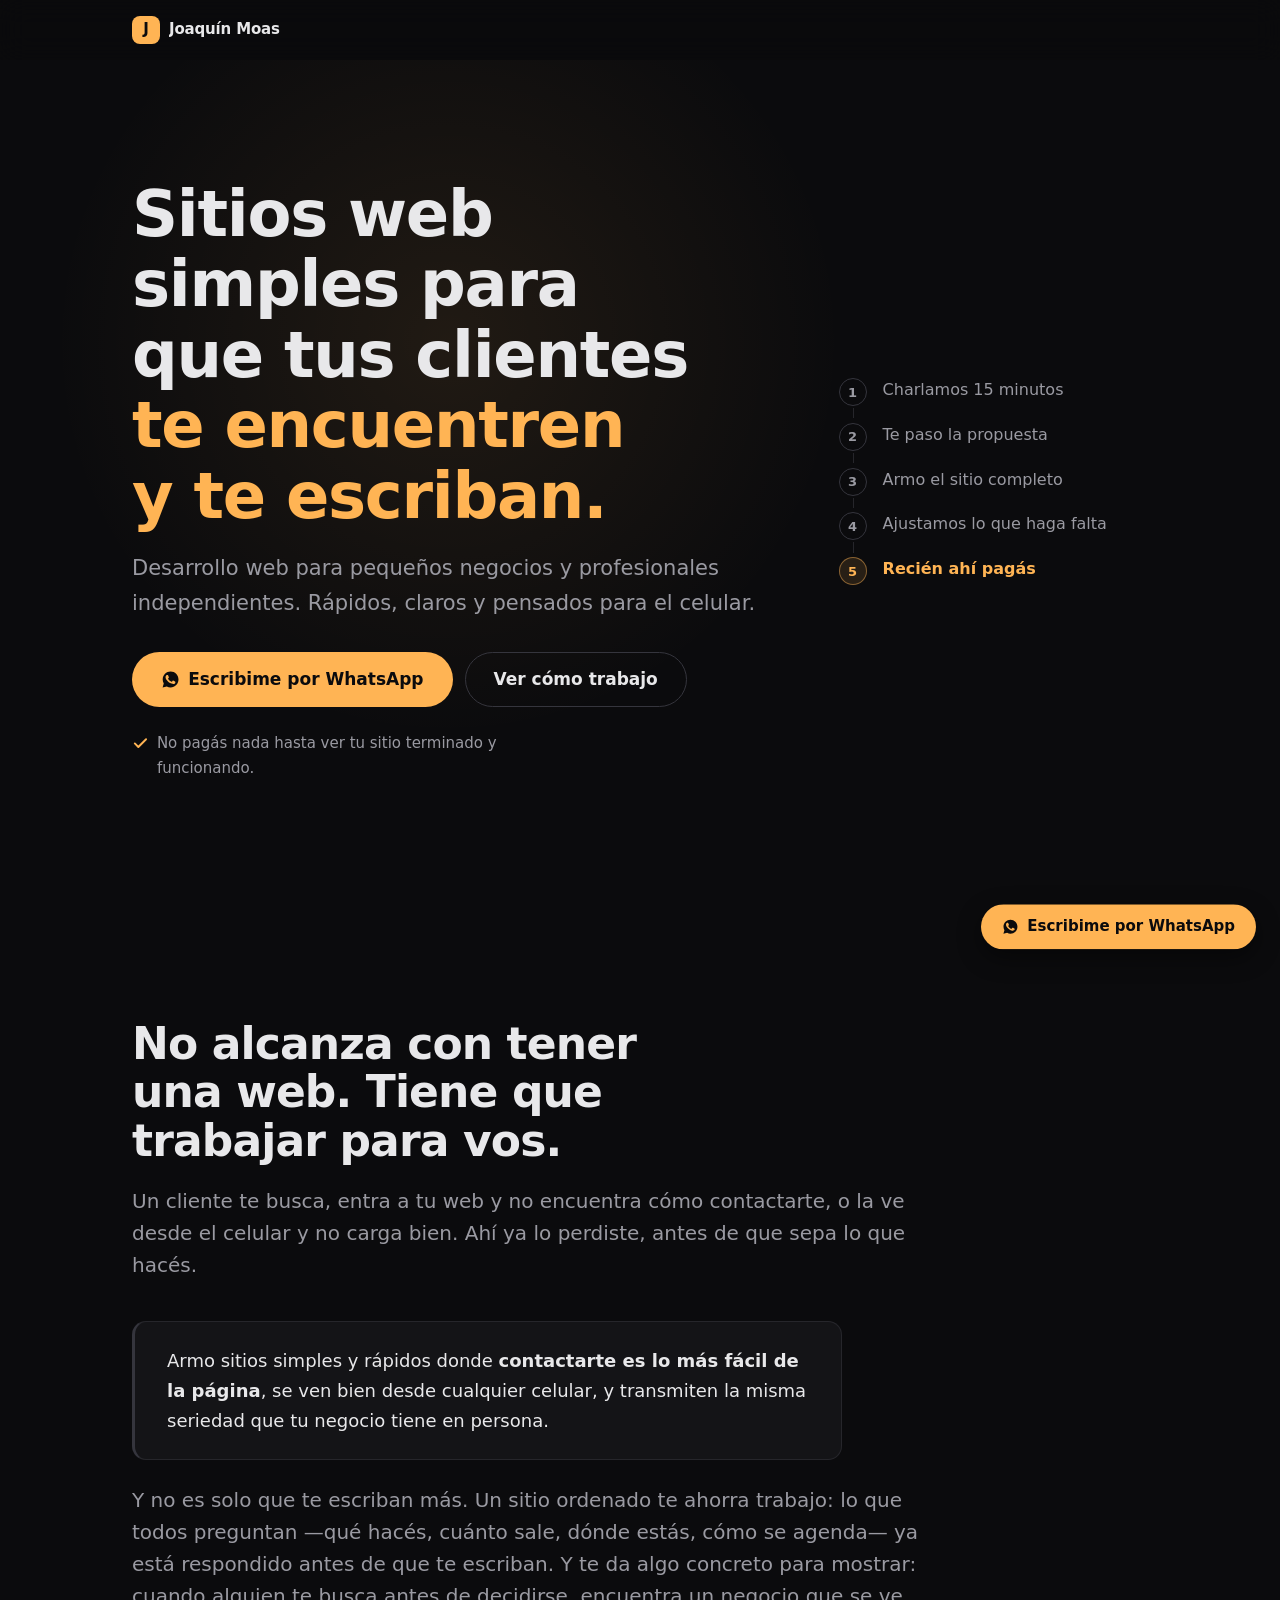
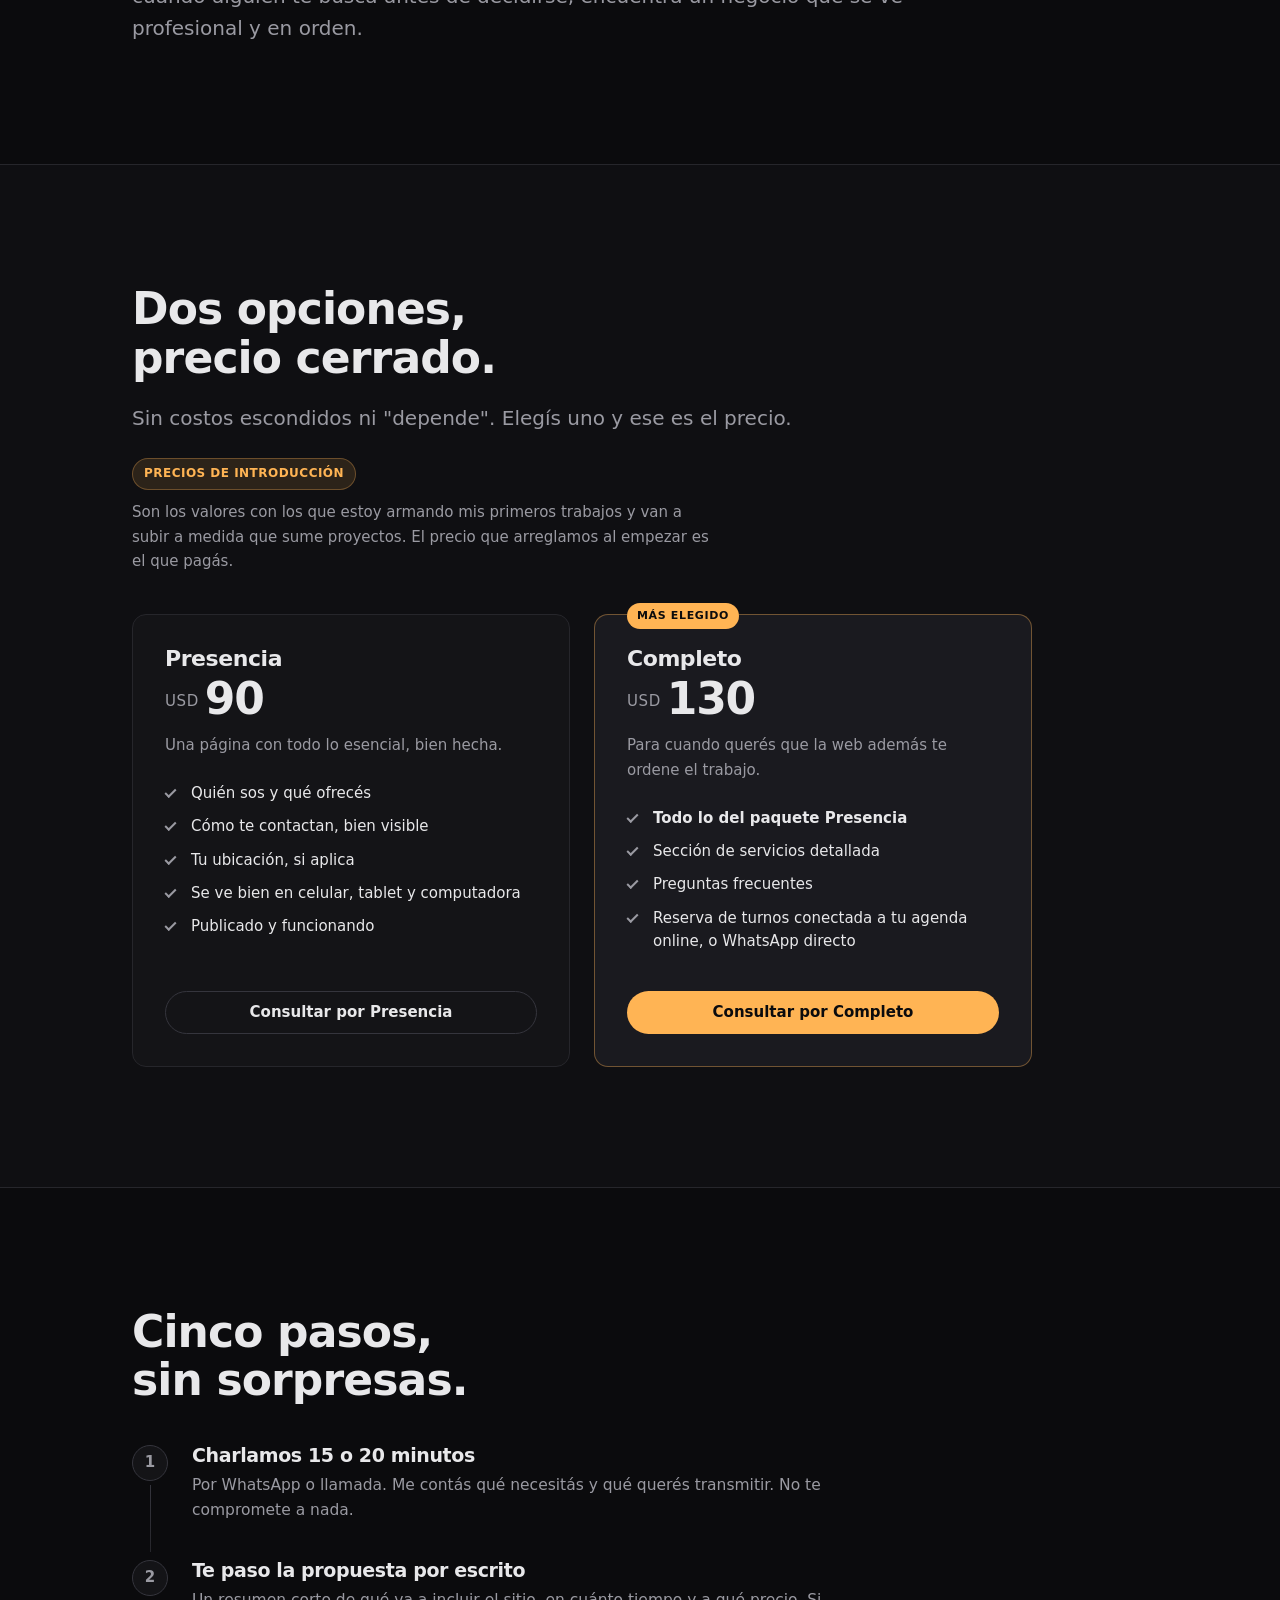
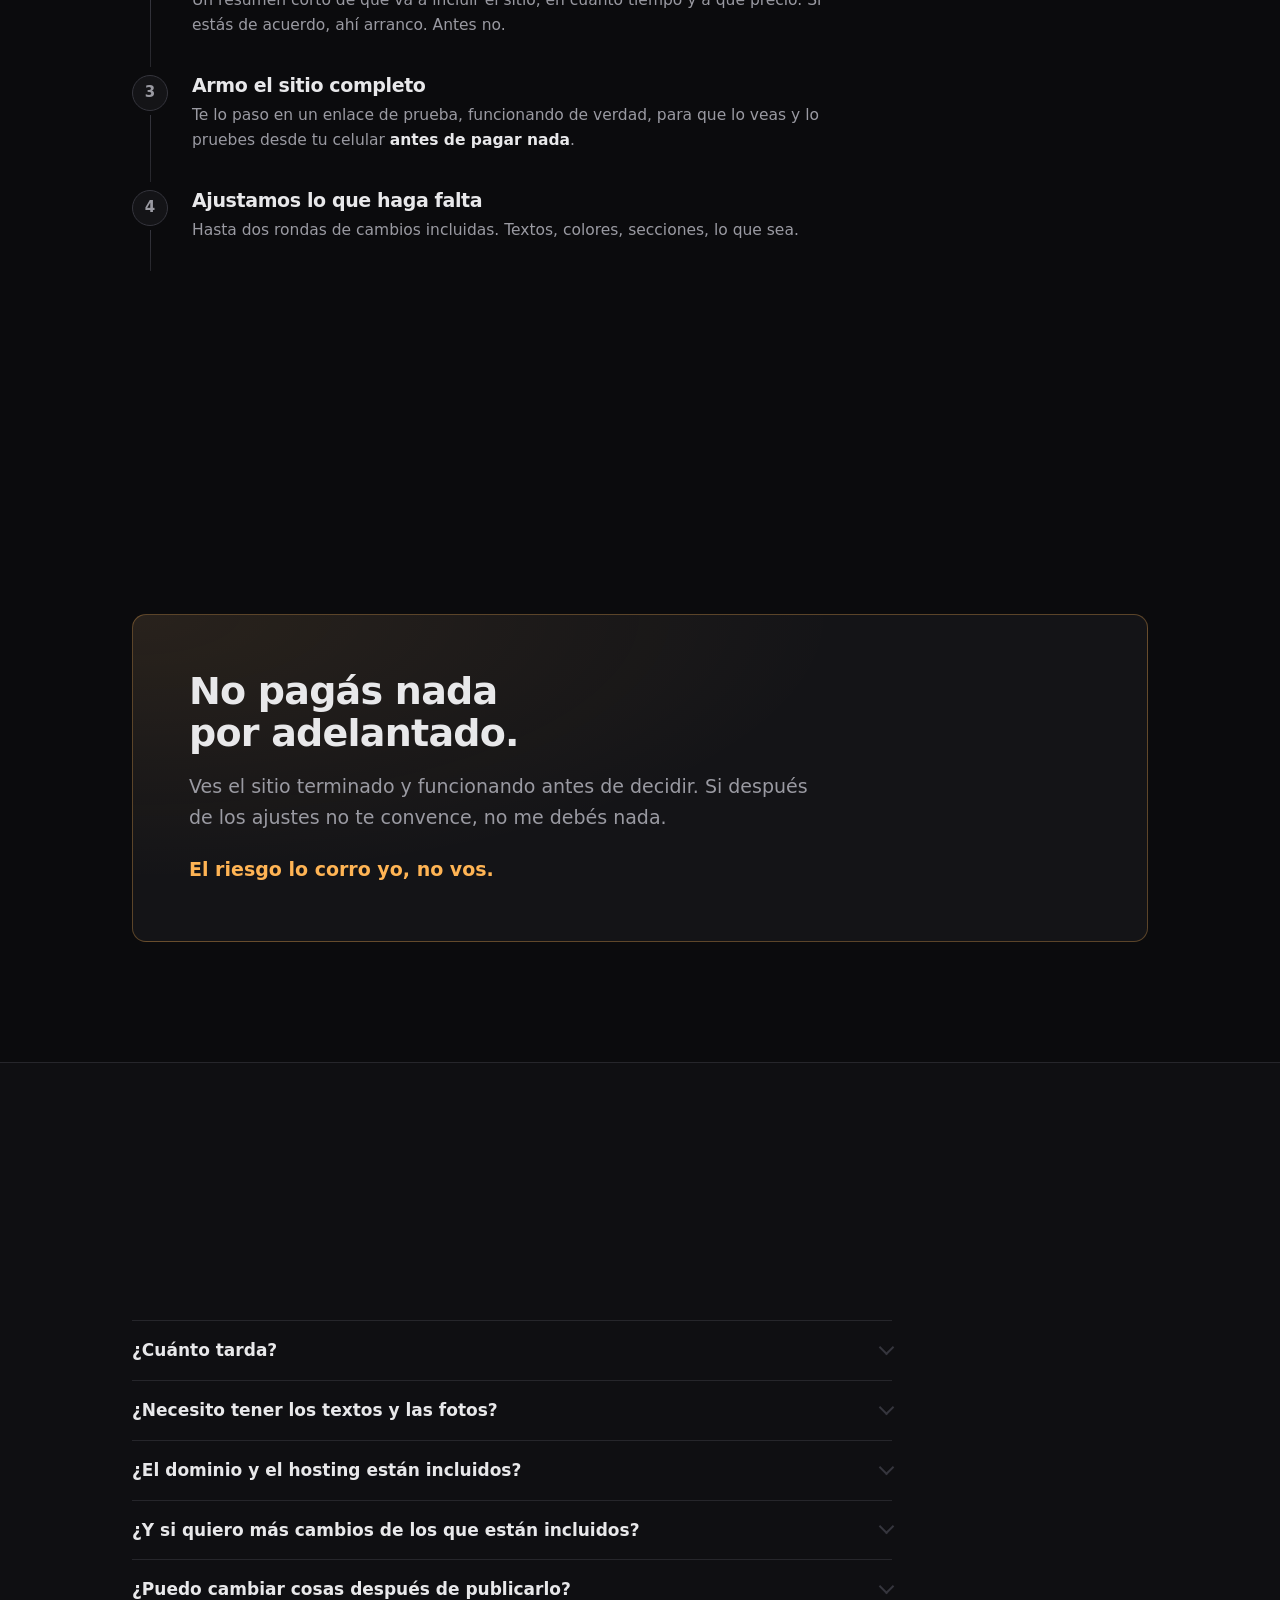
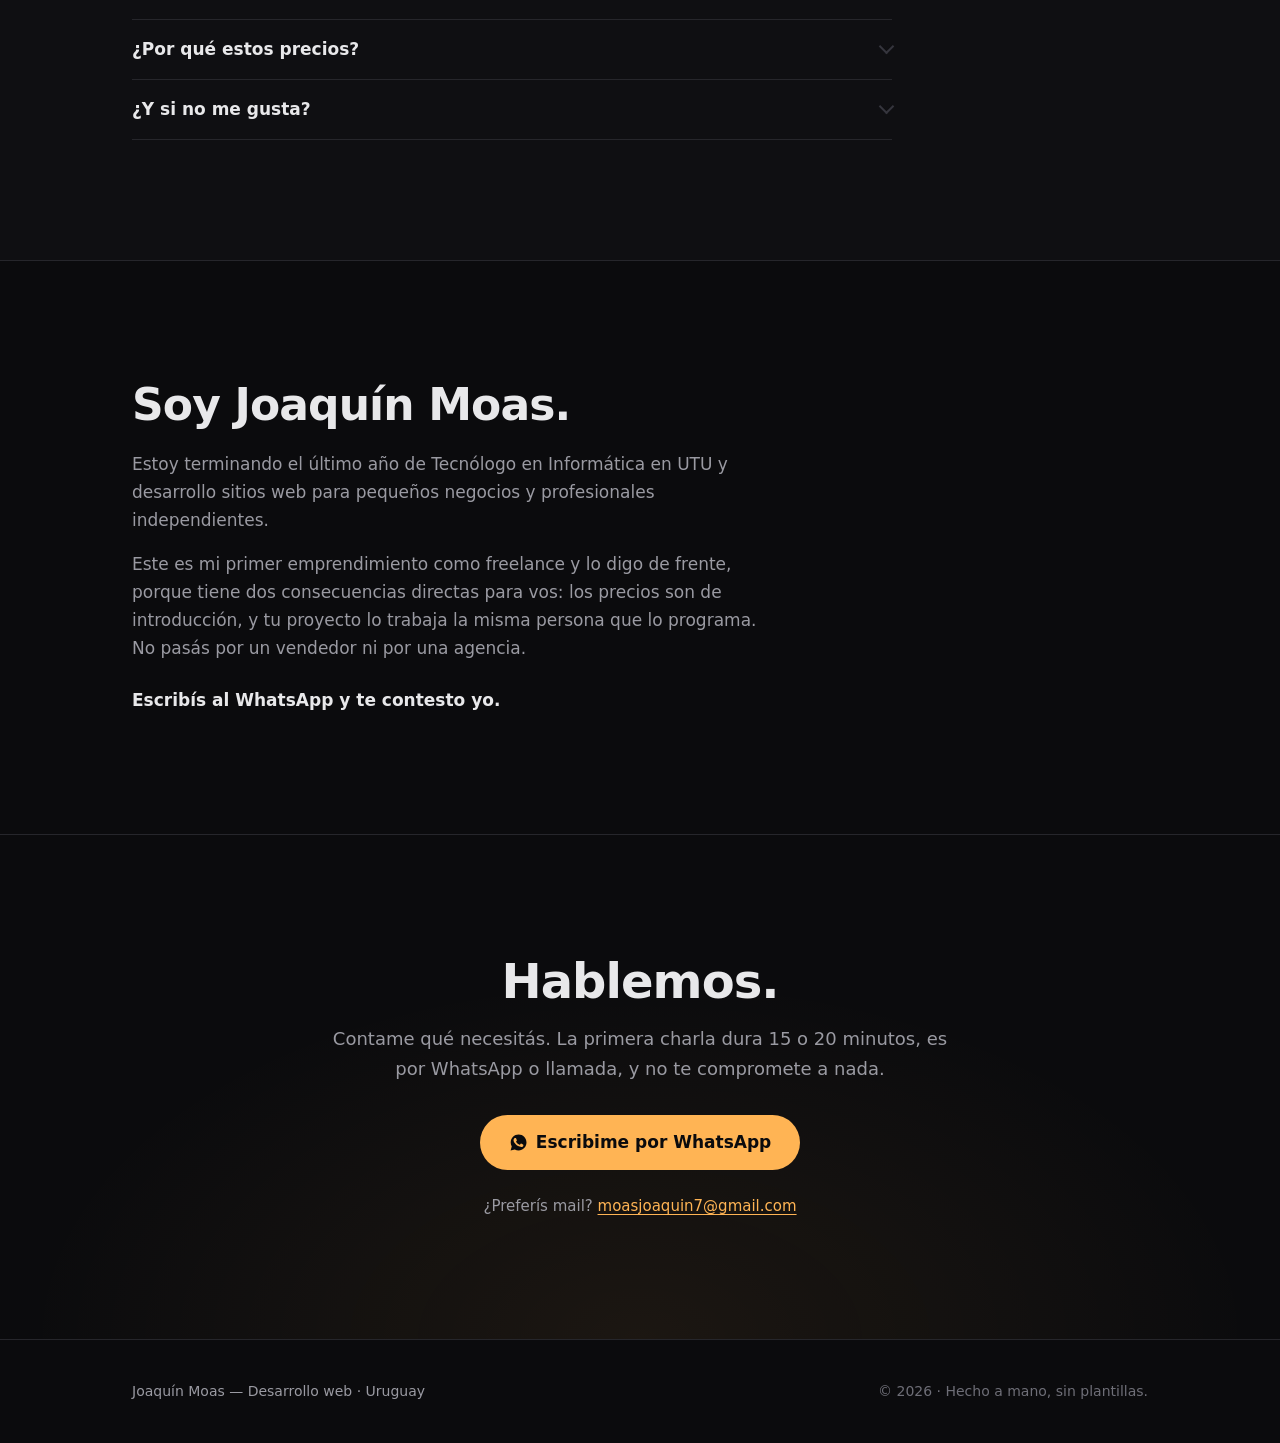
==== index.html @ 2361e03c "Saca el FAQPage, acota la promesa de hosting y define la reserva de turnos FAQPage - Se elimina el b" ====
<!DOCTYPE html>
<html lang="es">
<head>
<meta charset="utf-8">
<meta name="viewport" content="width=device-width, initial-scale=1">

<title>Joaquín Moas — Desarrollo web para pequeños negocios</title>
<meta name="description" content="Sitios web simples y rápidos para pequeños negocios y profesionales independientes. Ves el sitio terminado y funcionando antes de pagar nada.">
<link rel="canonical" href="https://mosland.github.io/">
<meta name="author" content="Joaquín Moas">
<meta name="theme-color" content="#0B0B0D">

<!-- Open Graph: esto es lo que se ve cuando pegás el link en WhatsApp -->
<meta property="og:type" content="website">
<meta property="og:locale" content="es_UY">
<meta property="og:site_name" content="Joaquín Moas">
<meta property="og:title" content="Joaquín Moas — Desarrollo web para pequeños negocios">
<meta property="og:description" content="Sitios web simples y rápidos. Ves el tuyo terminado y funcionando antes de pagar nada.">
<meta property="og:url" content="https://mosland.github.io/">
<meta property="og:image" content="https://mosland.github.io/assets/og-image-v2.png">
<meta property="og:image:width" content="1200">
<meta property="og:image:height" content="630">
<meta property="og:image:alt" content="Joaquín Moas — Desarrollo web para pequeños negocios y profesionales independientes">
<meta name="twitter:card" content="summary_large_image">

<link rel="icon" href="assets/favicon.svg" type="image/svg+xml">

<!-- Solo se precarga la fuente de los títulos: es la que pinta el H1 (el LCP).
     Precargar las dos haría que compitan por ancho de banda. -->
<link rel="preload" href="assets/fonts/space-grotesk-latin.woff2" as="font" type="font/woff2" crossorigin>
<link rel="stylesheet" href="css/styles.css">

<script>
  /* Marca que hay JS antes del primer pintado, para que las animaciones de entrada
     no provoquen un flash. Si el navegador no soporta IntersectionObserver no se
     marca nada y todo el contenido queda visible desde el arranque. */
  if ('IntersectionObserver' in window) document.documentElement.classList.add('js');
</script>

<!-- Se queda, pero por una razón acotada: no duplica ningún texto editable salvo
     los precios. Que Google renderice algo con esto para un servicio sin dirección
     física no está verificado, así que no se justifica como "mejora el SEO".
     ⚠ PRECIOS: acá hay tres campos con precio —priceRange y los dos Offer.price—
     que tienen que coincidir con las dos tarjetas del cuerpo. Los precios son de
     introducción y van a subir: cuando eso pase, se tocan los cinco lugares. -->
<script type="application/ld+json">
{
  "@context": "https://schema.org",
  "@type": "ProfessionalService",
  "name": "Joaquín Moas — Desarrollo web",
  "description": "Desarrollo de sitios web para pequeños negocios y profesionales independientes. El cliente ve el sitio terminado y funcionando antes de pagar.",
  "url": "https://mosland.github.io/",
  "email": "moasjoaquin7@gmail.com",
  "telephone": "+598 98 436 346",
  "priceRange": "USD 90 - USD 130",
  "areaServed": { "@type": "Country", "name": "Uruguay" },
  "founder": { "@type": "Person", "name": "Joaquín Moas" },
  "hasOfferCatalog": {
    "@type": "OfferCatalog",
    "name": "Paquetes",
    "itemListElement": [
      {
        "@type": "Offer",
        "name": "Presencia",
        "description": "Una página con quién sos, qué ofrecés, cómo te contactan y tu ubicación si aplica.",
        "price": "90",
        "priceCurrency": "USD"
      },
      {
        "@type": "Offer",
        "name": "Completo",
        "description": "Todo lo de Presencia más sección de servicios detallada, preguntas frecuentes y reserva de turnos conectada a tu agenda online, o WhatsApp directo.",
        "price": "130",
        "priceCurrency": "USD"
      }
    ]
  }
}
</script>
</head>

<body>

<a class="skip-link" href="#contenido">Saltar al contenido</a>

<!-- ══════════════════════════════════════════════════════════════════════
     HEADER
     Sin menú de navegación a propósito: en una landing de una sola página
     los links de menú son rutas de escape. Solo la marca: el CTA vive en el
     hero y en la pastilla flotante, un tercer WhatsApp acá no aportaba nada.
     ══════════════════════════════════════════════════════════════════════ -->
<header class="site-header" id="header">
  <div class="container site-header__inner">
    <a class="brand" href="#contenido">
      <span class="brand__mark" aria-hidden="true">J</span>
      <span class="brand__name">Joaquín Moas</span>
    </a>
  </div>
</header>

<main id="contenido">

  <!-- ══════════════════════════════════════════════════════════════════════
       HERO — un resultado, un CTA, una señal de confianza. Nada más.
       La garantía va acá arriba y no al final: sin portfolio ni testimonios,
       la reversión de riesgo es el activo de conversión más fuerte que hay.
       ══════════════════════════════════════════════════════════════════════ -->
  <section class="hero">
    <div class="container hero__inner">
      <div class="hero__main">
        <h1 class="hero__title">
          Sitios web simples para que tus clientes
          <span class="accent">te encuentren y te escriban.</span>
        </h1>
        <p class="hero__sub">
          Desarrollo web para pequeños negocios y profesionales independientes.
          Rápidos, claros y pensados para el celular.
        </p>

        <div class="hero__actions">
          <a class="btn btn--lg"
             href="https://wa.me/59898436346?text=Hola%20Joaqu%C3%ADn%2C%20vi%20tu%20web%20y%20me%20interesa%20armar%20un%20sitio%20para%20mi%20negocio."
             target="_blank" rel="noopener">
            <svg class="ico" viewBox="0 0 24 24" aria-hidden="true"><path d="M12.04 2C6.58 2 2.13 6.45 2.13 11.91c0 1.75.46 3.45 1.32 4.95L2 22l5.25-1.38a9.9 9.9 0 0 0 4.79 1.22h.01c5.46 0 9.91-4.45 9.91-9.91C21.96 6.45 17.5 2 12.04 2Zm5.8 14.17c-.25.69-1.43 1.32-1.97 1.36-.5.04-1.14.2-3.68-.77-3.1-1.2-5.08-4.35-5.24-4.55-.15-.2-1.24-1.65-1.24-3.15s.79-2.23 1.07-2.54c.28-.31.61-.38.81-.38s.4 0 .58.01c.19.01.44-.07.68.52.25.61.86 2.11.93 2.26.08.15.13.33.02.53-.1.2-.15.33-.3.5-.15.18-.32.39-.45.53-.15.15-.31.31-.13.61.18.3.79 1.31 1.7 2.12 1.17 1.04 2.15 1.37 2.46 1.52.3.15.48.13.66-.08.18-.2.76-.89.96-1.19.2-.3.4-.25.68-.15.28.1 1.77.84 2.08.99.3.15.5.23.58.35.07.13.07.74-.18 1.43Z"/></svg>
            Escribime por WhatsApp
          </a>
          <a class="btn btn--ghost btn--lg" href="#proceso">Ver cómo trabajo</a>
        </div>

        <p class="hero__trust">
          <svg class="ico ico--check" viewBox="0 0 24 24" aria-hidden="true"><path d="M20 6 9 17l-5-5"/></svg>
          No pagás nada hasta ver tu sitio terminado y funcionando.
        </p>
      </div>

      <!-- Resumen del proceso, no una copia: etiquetas de tres o cuatro palabras.
           El paso 5 va en ámbar porque ahí está el diferencial (la plata entra al
           final). El detalle completo vive en #proceso, adonde apunta el botón
           "Ver cómo trabajo". Abajo de 900px se oculta: el fold de celular queda
           igual que antes y el contenido no se pierde, está entero más abajo. -->
      <ol class="hero-rail" aria-label="Cómo trabajo, en resumen">
        <li>Charlamos 15 minutos</li>
        <li>Te paso la propuesta</li>
        <li>Armo el sitio completo</li>
        <li>Ajustamos lo que haga falta</li>
        <li class="hero-rail__pay">Recién ahí pagás</li>
      </ol>
    </div>
  </section>

  <!-- ══════════════════════════════════════════════════════════════════════
       EL PROBLEMA — empatía antes de vender
       ══════════════════════════════════════════════════════════════════════ -->
  <section class="section" id="problema">
    <div class="container">
      <div class="reveal">
        <h2 class="section__title">No alcanza con tener una web. Tiene que trabajar para vos.</h2>
        <p class="lead">
          Un cliente te busca, entra a tu web y no encuentra cómo contactarte, o la ve
          desde el celular y no carga bien. Ahí ya lo perdiste, antes de que sepa lo que hacés.
        </p>
      </div>

      <div class="answer reveal">
        <p>
          Armo sitios simples y rápidos donde <strong>contactarte es lo más fácil de la
          página</strong>, se ven bien desde cualquier celular, y transmiten la misma
          seriedad que tu negocio tiene en persona.
        </p>
      </div>

      <p class="lead reveal">
        Y no es solo que te escriban más. Un sitio ordenado te ahorra trabajo: lo que todos
        preguntan —qué hacés, cuánto sale, dónde estás, cómo se agenda— ya está respondido
        antes de que te escriban. Y te da algo concreto para mostrar: cuando alguien te busca
        antes de decidirse, encuentra un negocio que se ve profesional y en orden.
      </p>
    </div>
  </section>

  <!-- ══════════════════════════════════════════════════════════════════════
       PAQUETES
       ══════════════════════════════════════════════════════════════════════ -->
  <section class="section section--alt" id="paquetes">
    <div class="container">
      <div class="reveal">
        <h2 class="section__title">Dos opciones, precio cerrado.</h2>
        <p class="lead lead--tight">
          Sin costos escondidos ni "depende". Elegís uno y ese es el precio.
        </p>
        <p class="launch-note">
          <span class="badge">Precios de introducción</span>
          Son los valores con los que estoy armando mis primeros trabajos y van a subir a
          medida que sume proyectos. El precio que arreglamos al empezar es el que pagás.
        </p>
      </div>

      <div class="cards">

        <article class="card reveal">
          <h3 class="card__name">Presencia</h3>
          <p class="card__price"><span class="card__cur">USD</span>90</p>
          <p class="card__pitch">Una página con todo lo esencial, bien hecha.</p>
          <ul class="list">
            <li>Quién sos y qué ofrecés</li>
            <li>Cómo te contactan, bien visible</li>
            <li>Tu ubicación, si aplica</li>
            <li>Se ve bien en celular, tablet y computadora</li>
            <li>Publicado y funcionando</li>
          </ul>
          <a class="btn btn--ghost btn--block"
             href="https://wa.me/59898436346?text=Hola%20Joaqu%C3%ADn%2C%20vi%20tu%20web%20y%20me%20interesa%20el%20paquete%20Presencia."
             target="_blank" rel="noopener">Consultar por Presencia</a>
        </article>

        <article class="card card--featured reveal">
          <p class="card__flag">Más elegido</p>
          <h3 class="card__name">Completo</h3>
          <p class="card__price"><span class="card__cur">USD</span>130</p>
          <p class="card__pitch">Para cuando querés que la web además te ordene el trabajo.</p>
          <ul class="list">
            <li><strong>Todo lo del paquete Presencia</strong></li>
            <li>Sección de servicios detallada</li>
            <li>Preguntas frecuentes</li>
            <li>Reserva de turnos conectada a tu agenda online, o WhatsApp directo</li>
          </ul>
          <a class="btn btn--block"
             href="https://wa.me/59898436346?text=Hola%20Joaqu%C3%ADn%2C%20vi%20tu%20web%20y%20me%20interesa%20el%20paquete%20Completo."
             target="_blank" rel="noopener">Consultar por Completo</a>
        </article>

      </div>
    </div>
  </section>

  <!-- ══════════════════════════════════════════════════════════════════════
       PROCESO
       ══════════════════════════════════════════════════════════════════════ -->
  <section class="section" id="proceso">
    <div class="container">
      <div class="reveal">
        <h2 class="section__title">Cinco pasos, sin sorpresas.</h2>
      </div>

      <ol class="steps">
        <li class="step reveal">
          <h3 class="step__title">Charlamos 15 o 20 minutos</h3>
          <p>Por WhatsApp o llamada. Me contás qué necesitás y qué querés transmitir.
             No te compromete a nada.</p>
        </li>
        <li class="step reveal">
          <h3 class="step__title">Te paso la propuesta por escrito</h3>
          <p>Un resumen corto de qué va a incluir el sitio, en cuánto tiempo y a qué precio.
             Si estás de acuerdo, ahí arranco. Antes no.</p>
        </li>
        <li class="step reveal">
          <h3 class="step__title">Armo el sitio completo</h3>
          <p>Te lo paso en un enlace de prueba, funcionando de verdad, para que lo veas
             y lo pruebes desde tu celular <strong>antes de pagar nada</strong>.</p>
        </li>
        <li class="step reveal">
          <h3 class="step__title">Ajustamos lo que haga falta</h3>
          <p>Hasta dos rondas de cambios incluidas. Textos, colores, secciones, lo que sea.</p>
        </li>
        <li class="step reveal">
          <h3 class="step__title">Si te gusta, lo publicamos</h3>
          <p>Pagás el precio acordado y lo migramos a tu dominio. Si después de los ajustes
             no es lo que buscabas, no pagás nada.</p>
        </li>
      </ol>
    </div>
  </section>

  <!-- ══════════════════════════════════════════════════════════════════════
       GARANTÍA
       ══════════════════════════════════════════════════════════════════════ -->
  <section class="section" id="garantia">
    <div class="container">
      <div class="guarantee reveal">
        <h2 class="guarantee__title">No pagás nada por adelantado.</h2>
        <p class="guarantee__text">
          Ves el sitio terminado y funcionando antes de decidir. Si después de los ajustes
          no te convence, no me debés nada.
        </p>
        <p class="guarantee__kicker">El riesgo lo corro yo, no vos.</p>
      </div>
    </div>
  </section>

  <!-- ══════════════════════════════════════════════════════════════════════
       PREGUNTAS FRECUENTES — <details> nativo, cero JavaScript
       ══════════════════════════════════════════════════════════════════════ -->
  <section class="section section--alt" id="preguntas">
    <div class="container">
      <div class="reveal">
        <h2 class="section__title">Lo que me suelen preguntar.</h2>
      </div>

      <div class="faq reveal">

        <details class="qa">
          <summary>¿Cuánto tarda?</summary>
          <div class="qa__body">
            <p>Entre 5 y 10 días desde la primera charla, según cuánto material tengas
               listo. Si tenés apuro por una fecha puntual, decímelo y lo coordinamos.</p>
          </div>
        </details>

        <details class="qa">
          <summary>¿Necesito tener los textos y las fotos?</summary>
          <div class="qa__body">
            <p>Ayuda mucho si los tenés, pero no es obligatorio. Si no los tenés, los
               armamos juntos a partir de la charla inicial.</p>
          </div>
        </details>

        <details class="qa">
          <summary>¿El dominio y el hosting están incluidos?</summary>
          <div class="qa__body">
            <p>El sitio te lo dejo publicado y funcionando, y eso no te lo cobro.
               El dominio propio (por ejemplo <em>tunombre.com</em>) es opcional y
               tiene un costo anual aparte que pagás directo al registrador: te acompaño en
               el trámite pero no te lo cobro. Si no querés dominio propio, el sitio queda
               igual publicado y funcionando en una dirección gratuita.</p>
          </div>
        </details>

        <details class="qa">
          <summary>¿Y si quiero más cambios de los que están incluidos?</summary>
          <div class="qa__body">
            <p>Sin problema, se cotizan aparte. Las dos rondas alcanzan en la gran mayoría
               de los casos, pero si querés seguir puliendo te paso el precio antes de
               tocar nada.</p>
          </div>
        </details>

        <details class="qa">
          <summary>¿Puedo cambiar cosas después de publicarlo?</summary>
          <div class="qa__body">
            <p>Sí. Las dos rondas de cambios están incluidas antes de publicar. Después,
               los cambios chicos —un precio, un horario, un texto— los hago sin costo
               durante el primer mes. Pasado ese mes lo vemos por cambio puntual, siempre
               con el precio arreglado de antemano.</p>
          </div>
        </details>

        <details class="qa">
          <summary>¿Por qué estos precios?</summary>
          <div class="qa__body">
            <p>Porque son mis primeros trabajos como freelance y estoy armando mi portfolio:
               hoy me sirve más un cliente conforme que cobrar de más. Son precios de
               introducción y van a subir. Lo que no cambia es que ves el sitio terminado
               antes de pagar, así que no tenés que confiar en mi palabra: lo mirás y
               decidís.</p>
          </div>
        </details>

        <details class="qa">
          <summary>¿Y si no me gusta?</summary>
          <div class="qa__body">
            <p>No pagás. Pedís los cambios que quieras dentro de las dos rondas incluidas y,
               si aun así no te convence, no me debés nada y ahí queda.</p>
          </div>
        </details>

      </div>
    </div>
  </section>

  <!-- ══════════════════════════════════════════════════════════════════════
       PORTFOLIO — todavía no se muestra. La estructura y el CSS (.work-grid,
       .work) ya están resueltos: cuando existan piezas reales, se descomenta
       esto, se reemplazan las imágenes y listo. Es el único lugar de la web
       donde se nombra un rubro específico.
       ══════════════════════════════════════════════════════════════════════

  <section class="section" id="trabajos">
    <div class="container">
      <div class="reveal">
        <p class="eyebrow">Trabajos</p>
        <h2 class="section__title">Algunos sitios que armé.</h2>
      </div>
      <div class="work-grid">
        <figure class="work reveal">
          <img src="assets/trabajos/ejemplo.webp" alt="" width="800" height="600" loading="lazy" decoding="async">
          <figcaption>
            <h3 class="work__name">Nombre del proyecto</h3>
            <p class="work__desc">Una línea sobre qué resolvía el sitio.</p>
          </figcaption>
        </figure>
      </div>
    </div>
  </section>

       ══════════════════════════════════════════════════════════════════════ -->

  <!-- ══════════════════════════════════════════════════════════════════════
       SOBRE MÍ
       ══════════════════════════════════════════════════════════════════════ -->
  <section class="section" id="sobre-mi">
    <div class="container">
      <div class="about reveal">
        <h2 class="section__title">Soy Joaquín Moas.</h2>
        <p>
          Estoy terminando el último año de Tecnólogo en Informática en UTU y desarrollo
          sitios web para pequeños negocios y profesionales independientes.
        </p>
        <p>
          Este es mi primer emprendimiento como freelance y lo digo de frente, porque tiene
          dos consecuencias directas para vos: los precios son de introducción, y tu proyecto
          lo trabaja la misma persona que lo programa. No pasás por un vendedor ni por una
          agencia.
        </p>
        <p class="about__kicker">Escribís al WhatsApp y te contesto yo.</p>
      </div>
    </div>
  </section>

  <!-- ══════════════════════════════════════════════════════════════════════
       CONTACTO — sin formulario. WhatsApp directo + mail como alternativa.
       ══════════════════════════════════════════════════════════════════════ -->
  <section class="section section--contact" id="contacto">
    <div class="container">
      <div class="contact reveal">
        <h2 class="contact__title">Hablemos.</h2>
        <p class="contact__text">
          Contame qué necesitás. La primera charla dura 15 o 20 minutos, es por WhatsApp o
          llamada, y no te compromete a nada.
        </p>
        <!-- id: la barra fija de abajo se esconde cuando este botón está en pantalla.
             Mensaje propio: quien llega hasta acá ya leyó precios, proceso y garantía,
             así que arranca pidiendo la charla y no preguntando de cero. -->
        <a class="btn btn--lg" id="contactoCta"
           href="https://wa.me/59898436346?text=Hola%20Joaqu%C3%ADn%2C%20le%C3%AD%20tu%20web%20y%20quiero%20coordinar%20la%20charla%20para%20armar%20mi%20sitio."
           target="_blank" rel="noopener">
          <svg class="ico" viewBox="0 0 24 24" aria-hidden="true"><path d="M12.04 2C6.58 2 2.13 6.45 2.13 11.91c0 1.75.46 3.45 1.32 4.95L2 22l5.25-1.38a9.9 9.9 0 0 0 4.79 1.22h.01c5.46 0 9.91-4.45 9.91-9.91C21.96 6.45 17.5 2 12.04 2Zm5.8 14.17c-.25.69-1.43 1.32-1.97 1.36-.5.04-1.14.2-3.68-.77-3.1-1.2-5.08-4.35-5.24-4.55-.15-.2-1.24-1.65-1.24-3.15s.79-2.23 1.07-2.54c.28-.31.61-.38.81-.38s.4 0 .58.01c.19.01.44-.07.68.52.25.61.86 2.11.93 2.26.08.15.13.33.02.53-.1.2-.15.33-.3.5-.15.18-.32.39-.45.53-.15.15-.31.31-.13.61.18.3.79 1.31 1.7 2.12 1.17 1.04 2.15 1.37 2.46 1.52.3.15.48.13.66-.08.18-.2.76-.89.96-1.19.2-.3.4-.25.68-.15.28.1 1.77.84 2.08.99.3.15.5.23.58.35.07.13.07.74-.18 1.43Z"/></svg>
          Escribime por WhatsApp
        </a>
        <p class="contact__alt">
          ¿Preferís mail? <a href="mailto:moasjoaquin7@gmail.com">moasjoaquin7@gmail.com</a>
        </p>
      </div>
    </div>
  </section>

</main>

<footer class="site-footer">
  <div class="container site-footer__inner">
    <p>Joaquín Moas — Desarrollo web · Uruguay</p>
    <p class="site-footer__meta">© <span id="year">2026</span> · Hecho a mano, sin plantillas.</p>
  </div>
</footer>

<!-- CTA flotante: solo aparece cuando no hay ningún otro CTA en pantalla.
     Barra de ancho completo en celular, pastilla abajo a la derecha en desktop.
     Mensaje propio y deliberadamente vago: se dispara en cualquier punto entre el
     hero y contacto, así que no se puede saber qué sección estaba leyendo. -->
<div class="floating-cta" id="floatingCta" hidden>
  <a class="btn btn--block"
     href="https://wa.me/59898436346?text=Hola%20Joaqu%C3%ADn%2C%20estoy%20viendo%20tu%20web%20y%20quer%C3%ADa%20hacerte%20una%20consulta."
     target="_blank" rel="noopener">
    <svg class="ico" viewBox="0 0 24 24" aria-hidden="true"><path d="M12.04 2C6.58 2 2.13 6.45 2.13 11.91c0 1.75.46 3.45 1.32 4.95L2 22l5.25-1.38a9.9 9.9 0 0 0 4.79 1.22h.01c5.46 0 9.91-4.45 9.91-9.91C21.96 6.45 17.5 2 12.04 2Zm5.8 14.17c-.25.69-1.43 1.32-1.97 1.36-.5.04-1.14.2-3.68-.77-3.1-1.2-5.08-4.35-5.24-4.55-.15-.2-1.24-1.65-1.24-3.15s.79-2.23 1.07-2.54c.28-.31.61-.38.81-.38s.4 0 .58.01c.19.01.44-.07.68.52.25.61.86 2.11.93 2.26.08.15.13.33.02.53-.1.2-.15.33-.3.5-.15.18-.32.39-.45.53-.15.15-.31.31-.13.61.18.3.79 1.31 1.7 2.12 1.17 1.04 2.15 1.37 2.46 1.52.3.15.48.13.66-.08.18-.2.76-.89.96-1.19.2-.3.4-.25.68-.15.28.1 1.77.84 2.08.99.3.15.5.23.58.35.07.13.07.74-.18 1.43Z"/></svg>
    Escribime por WhatsApp
  </a>
</div>

<script src="js/main.js" defer></script>
</body>
</html>
---- css/styles.css ----
/* ══════════════════════════════════════════════════════════════════════════
   Joaquín Moas — hoja de estilo única
   Orden: tokens → fuentes → reset → layout → tipografía → componentes →
          secciones → animación
   ══════════════════════════════════════════════════════════════════════════ */

/* ── TOKENS ────────────────────────────────────────────────────────────────
   Contraste verificado contra el fondo (#0B0B0D):
     --text   16.0:1    --muted  7.0:1    --accent 11.1:1
   Todos muy por encima del 4.5:1 que pide WCAG AA.
   Fondo casi-negro en vez de #000 puro: el negro absoluto con texto claro
   produce halación y cansa la vista.
   ─────────────────────────────────────────────────────────────────────── */
:root {
  --bg:            #0B0B0D;
  --bg-alt:        #0F0F12;
  --surface:       #141417;
  --surface-2:     #1A1A1F;
  --border:        #26262B;
  --border-strong: #35353D;

  --text:          #E8E8EA;
  --muted:         #9A9AA2;

  --accent:        #FFB454;
  --accent-dim:    #E09A3E;
  --accent-ink:    #0B0B0D;   /* texto sobre el ámbar */
  --accent-soft:   rgba(255, 180, 84, .12);

  --font-display: 'Space Grotesk', 'Space Grotesk fallback', system-ui, sans-serif;
  --font-body:    'Inter', 'Inter fallback', system-ui, sans-serif;

  --header-h: 60px;
  --radius:   14px;
  --radius-sm: 10px;

  --container: 1080px;
  --measure:   62ch;

  --ease: cubic-bezier(.22, .61, .36, 1);
}

/* ── FUENTES ───────────────────────────────────────────────────────────────
   Self-hosted, subset latin (cubre ñ á é í ó ú ü ¿ ¡), variable: un archivo
   por familia con todos los pesos. Cero requests a dominios externos.
   Las familias "fallback" ajustan las métricas de la fuente de sistema para
   que el swap no mueva el layout (CLS ≈ 0).
   ─────────────────────────────────────────────────────────────────────── */
@font-face {
  font-family: 'Space Grotesk';
  src: url('../assets/fonts/space-grotesk-latin.woff2') format('woff2');
  font-weight: 300 700;
  font-style: normal;
  font-display: swap;
  unicode-range: U+0000-00FF, U+0131, U+0152-0153, U+02BB-02BC, U+02C6, U+02DA,
                 U+02DC, U+0304, U+0308, U+0329, U+2000-206F, U+20AC, U+2122,
                 U+2191, U+2193, U+2212, U+2215, U+FEFF, U+FFFD;
}
@font-face {
  font-family: 'Inter';
  src: url('../assets/fonts/inter-latin.woff2') format('woff2');
  font-weight: 100 900;
  font-style: normal;
  font-display: swap;
  unicode-range: U+0000-00FF, U+0131, U+0152-0153, U+02BB-02BC, U+02C6, U+02DA,
                 U+02DC, U+0304, U+0308, U+0329, U+2000-206F, U+20AC, U+2122,
                 U+2191, U+2193, U+2212, U+2215, U+FEFF, U+FFFD;
}
@font-face {
  font-family: 'Space Grotesk fallback';
  src: local('Arial');
  size-adjust: 100%;
  ascent-override: 96%;
  descent-override: 24%;
  line-gap-override: 0%;
}
@font-face {
  font-family: 'Inter fallback';
  src: local('Arial');
  size-adjust: 107%;
  ascent-override: 90%;
  descent-override: 22%;
  line-gap-override: 0%;
}

/* ── RESET / BASE ──────────────────────────────────────────────────────── */
*, *::before, *::after { box-sizing: border-box; }

html {
  scroll-behavior: smooth;
  scroll-padding-top: calc(var(--header-h) + 16px);
  -webkit-text-size-adjust: 100%;
}

body {
  margin: 0;
  background: var(--bg);
  color: var(--text);
  font-family: var(--font-body);
  font-size: 1rem;
  line-height: 1.65;
  font-synthesis-weight: none;
  -webkit-font-smoothing: antialiased;
  text-rendering: optimizeLegibility;
  overflow-x: hidden;
}

h1, h2, h3 {
  font-family: var(--font-display);
  font-weight: 700;
  line-height: 1.1;
  letter-spacing: -.02em;
  margin: 0;
  text-wrap: balance;
}

p { margin: 0 0 1rem; }
p:last-child { margin-bottom: 0; }

a { color: var(--accent); text-decoration-thickness: 1px; text-underline-offset: 3px; }

strong { color: var(--text); font-weight: 600; }

img { max-width: 100%; height: auto; display: block; }

ul { margin: 0; padding: 0; list-style: none; }

:focus-visible {
  outline: 2px solid var(--accent);
  outline-offset: 3px;
  border-radius: 4px;
}

.skip-link {
  position: absolute;
  left: -9999px;
  top: 0;
  z-index: 100;
  background: var(--accent);
  color: var(--accent-ink);
  padding: .75rem 1.25rem;
  font-weight: 600;
  border-radius: 0 0 var(--radius-sm) 0;
}
.skip-link:focus { left: 0; }

/* ── LAYOUT ────────────────────────────────────────────────────────────── */
.container {
  width: 100%;
  max-width: var(--container);
  margin-inline: auto;
  padding-inline: 20px;
}
@media (min-width: 640px) { .container { padding-inline: 32px; } }

.section { padding-block: clamp(4rem, 11vw, 7.5rem); }
.section--alt {
  background: var(--bg-alt);
  border-block: 1px solid var(--border);
}

/* ── TIPOGRAFÍA DE SECCIÓN ─────────────────────────────────────────────────
   Sin etiquetas de sección en mayúsculas: repetían el título que tenían justo
   abajo y gastaban el ámbar en decoración. Los <h2> ya cargan la estructura.
   ─────────────────────────────────────────────────────────────────────── */
.section__title {
  font-size: clamp(1.75rem, 5.2vw, 2.75rem);
  max-width: 20ch;
  margin-bottom: 1.25rem;
}

.lead {
  font-size: clamp(1.0625rem, 2.4vw, 1.25rem);
  color: var(--muted);
  max-width: var(--measure);
  line-height: 1.6;
}
.lead--tight { margin-bottom: 1.5rem; }

.accent { color: var(--accent); }

/* ── BOTONES ───────────────────────────────────────────────────────────── */
.btn {
  --btn-bg: var(--accent);
  --btn-fg: var(--accent-ink);
  display: inline-flex;
  align-items: center;
  justify-content: center;
  gap: .5rem;
  background: var(--btn-bg);
  color: var(--btn-fg);
  font-family: var(--font-body);
  font-size: .9375rem;
  font-weight: 600;
  line-height: 1;
  padding: .8125rem 1.25rem;
  border: 1px solid transparent;
  border-radius: 100px;
  text-decoration: none;
  white-space: nowrap;
  cursor: pointer;
  transition: background-color .18s var(--ease), transform .18s var(--ease),
              border-color .18s var(--ease), color .18s var(--ease);
}
.btn:hover { --btn-bg: var(--accent-dim); transform: translateY(-1px); }
.btn:active { transform: translateY(0); }

.btn--lg { font-size: 1.0625rem; padding: 1.0625rem 1.75rem; }
.btn--block { display: flex; width: 100%; }

.btn--ghost {
  --btn-bg: transparent;
  --btn-fg: var(--text);
  border-color: var(--border-strong);
}
.btn--ghost:hover {
  --btn-bg: var(--surface-2);
  --btn-fg: var(--text);
  border-color: var(--muted);
}

.ico { width: 1.125em; height: 1.125em; flex: none; fill: currentColor; }
.ico--check {
  fill: none;
  stroke: currentColor;
  stroke-width: 2.75;
  stroke-linecap: round;
  stroke-linejoin: round;
  color: var(--accent);
}

/* ── HEADER ────────────────────────────────────────────────────────────── */
.site-header {
  position: sticky;
  top: 0;
  z-index: 50;
  height: var(--header-h);
  display: flex;
  align-items: center;
  background: var(--bg);
  border-bottom: 1px solid transparent;
  transition: border-color .25s var(--ease), background-color .25s var(--ease);
}
@supports (backdrop-filter: blur(1px)) {
  .site-header { background: rgba(11, 11, 13, .72); backdrop-filter: blur(14px) saturate(140%); }
}
.site-header.is-stuck { border-bottom-color: var(--border); }

.site-header__inner {
  display: flex;
  align-items: center;
  gap: 1rem;
}

.brand {
  display: inline-flex;
  align-items: center;
  gap: .5625rem;
  color: var(--text);
  text-decoration: none;
  font-family: var(--font-display);
  font-weight: 600;
  letter-spacing: -.01em;
  min-width: 0;
}
.brand__mark {
  display: grid;
  place-items: center;
  width: 28px;
  height: 28px;
  flex: none;
  border-radius: 8px;
  background: var(--accent);
  color: var(--accent-ink);
  font-size: .9375rem;
  font-weight: 700;
  line-height: 1;
}
.brand__name {
  font-size: .9375rem;
  overflow: hidden;
  text-overflow: ellipsis;
  white-space: nowrap;
}

/* ── HERO ──────────────────────────────────────────────────────────────── */
.hero {
  display: flex;
  flex-direction: column;
  justify-content: center;
  min-height: calc(100vh - var(--header-h));
  min-height: calc(100svh - var(--header-h));
  padding-block: clamp(2.5rem, 8vh, 5rem);
  position: relative;
  overflow: hidden;
}
/* Resplandor ámbar detrás del título. Es un gradiente CSS: pesa 0 bytes.
   Corrido al 35% y no al centro: con el rail a la derecha, centrado le lavaba
   el contraste en vez de acompañar al título. */
.hero::before {
  content: '';
  position: absolute;
  top: -20%;
  left: 35%;
  width: min(900px, 130vw);
  aspect-ratio: 1;
  translate: -50% 0;
  background: radial-gradient(circle, rgba(255, 180, 84, .09) 0%, transparent 62%);
  pointer-events: none;
  z-index: 0;
}
.hero__inner { position: relative; z-index: 1; }

@media (min-width: 900px) {
  .hero__inner {
    display: grid;
    /* El rail necesita poco ancho (su ítem más largo mide ~260px), así que la
       columna del título se lleva la mayor parte: con menos, el h1 se partía en
       cinco líneas cortas. */
    grid-template-columns: minmax(0, 1.35fr) minmax(0, .65fr);
    align-items: center;
    gap: clamp(2rem, 5vw, 4rem);
  }
  /* Los max-width en ch se soltan: acá el ancho ya lo fija la columna, y dejarlos
     puestos partía el título en líneas cortas y desparejas. */
  .hero__inner .hero__title,
  .hero__inner .hero__sub { max-width: none; }
}

.hero__title {
  font-size: clamp(2rem, 7.2vw, 4rem);
  max-width: 17ch;
  margin-bottom: 1.25rem;
}
.hero__title .accent { display: block; }

.hero__sub {
  font-size: clamp(1.0625rem, 2.6vw, 1.3125rem);
  color: var(--muted);
  max-width: 46ch;
  margin-bottom: 2rem;
}

.hero__actions {
  display: flex;
  flex-wrap: wrap;
  gap: .75rem;
  margin-bottom: 1.5rem;
}
@media (max-width: 479px) {
  .hero__actions { flex-direction: column; align-items: stretch; }
  .hero__actions .btn { width: 100%; }
}

.hero__trust {
  display: flex;
  align-items: flex-start;
  gap: .5rem;
  font-size: .9375rem;
  color: var(--muted);
  max-width: 44ch;
  margin: 0;
}
.hero__trust .ico { margin-top: .25em; }

/* ── RAIL DEL HERO ─────────────────────────────────────────────────────────
   Resumen del proceso, no una copia. Se oculta abajo de 900px: en celular el
   fold tiene que quedar en el CTA, y el detalle completo está en #proceso.
   ─────────────────────────────────────────────────────────────────────── */
.hero-rail { display: none; }

@media (min-width: 900px) {
  .hero-rail {
    display: grid;
    gap: 0;
    counter-reset: rail;
    margin: 0;
    padding: 0;
    list-style: none;
  }
  .hero-rail li {
    counter-increment: rail;
    position: relative;
    padding: 0 0 1.5rem 2.75rem;
    font-family: var(--font-display);
    font-size: 1rem;
    font-weight: 500;
    line-height: 1.3;
    color: var(--muted);
  }
  .hero-rail li:last-child { padding-bottom: 0; }

  .hero-rail li::before {
    content: counter(rail);
    position: absolute;
    left: 0;
    top: -.15em;
    display: grid;
    place-items: center;
    width: 1.75rem;
    height: 1.75rem;
    border-radius: 50%;
    border: 1px solid var(--border-strong);
    background: var(--bg);
    font-size: .8125rem;
    font-weight: 600;
    line-height: 1;
    color: var(--muted);
  }
  /* Línea que une los pasos */
  .hero-rail li:not(:last-child)::after {
    content: '';
    position: absolute;
    left: .875rem;
    top: 1.75rem;
    bottom: .4rem;
    width: 1px;
    background: var(--border);
  }

  /* El único paso en ámbar: acá entra la plata, y ese es el diferencial.
     Se califica con li para ganarle a .hero-rail li sin recurrir a !important. */
  .hero-rail li.hero-rail__pay { color: var(--accent); font-weight: 600; }
  .hero-rail li.hero-rail__pay::before {
    border-color: rgba(255, 180, 84, .45);
    background: var(--accent-soft);
    color: var(--accent);
  }
}

/* ── EL PROBLEMA ───────────────────────────────────────────────────────── */
.answer {
  margin-top: 2.5rem;
  padding: 1.5rem clamp(1.25rem, 4vw, 2rem);
  background: var(--surface);
  border: 1px solid var(--border);
  border-left: 3px solid var(--border-strong);
  border-radius: var(--radius);
  max-width: var(--measure);
  font-size: clamp(1rem, 2.2vw, 1.125rem);
}
/* El párrafo de cierre que va abajo del recuadro */
.answer + .lead { margin-top: 1.5rem; }

/* ── PAQUETES ──────────────────────────────────────────────────────────── */
.launch-note {
  display: flex;
  flex-wrap: wrap;
  /* baseline y no center: el texto ocupa varias líneas y con center la etiqueta
     queda flotando en el medio del bloque en vez de alineada con la primera. */
  align-items: baseline;
  gap: .625rem;
  font-size: .9375rem;
  color: var(--muted);
  max-width: var(--measure);
}
.badge {
  display: inline-block;
  padding: .3125rem .6875rem;
  border-radius: 100px;
  background: var(--accent-soft);
  border: 1px solid rgba(255, 180, 84, .3);
  color: var(--accent);
  font-family: var(--font-display);
  font-size: .75rem;
  font-weight: 600;
  letter-spacing: .04em;
  text-transform: uppercase;
  white-space: nowrap;
}

.cards {
  display: grid;
  gap: 1.25rem;
  margin-top: 2.5rem;
  max-width: 900px;
}
@media (min-width: 760px) { .cards { grid-template-columns: 1fr 1fr; gap: 1.5rem; } }

.card {
  display: flex;
  flex-direction: column;
  padding: clamp(1.5rem, 4vw, 2rem);
  background: var(--surface);
  border: 1px solid var(--border);
  border-radius: var(--radius);
  position: relative;
}
.card--featured {
  background: var(--surface-2);
  border-color: rgba(255, 180, 84, .38);
}

.card__flag {
  position: absolute;
  top: -.75rem;
  left: clamp(1.5rem, 4vw, 2rem);
  padding: .25rem .625rem;
  border-radius: 100px;
  background: var(--accent);
  color: var(--accent-ink);
  font-family: var(--font-display);
  font-size: .6875rem;
  font-weight: 700;
  letter-spacing: .06em;
  text-transform: uppercase;
  margin: 0;
}

.card__name {
  font-size: 1.375rem;
  margin-bottom: .375rem;
}
.card__price {
  font-family: var(--font-display);
  font-size: clamp(2.25rem, 6vw, 2.75rem);
  font-weight: 700;
  line-height: 1;
  letter-spacing: -.03em;
  color: var(--text);
  margin: 0 0 .75rem;
}
.card__cur {
  font-size: .9375rem;
  font-weight: 500;
  color: var(--muted);
  letter-spacing: .04em;
  margin-right: .375rem;
  vertical-align: .55em;
}
.card__pitch {
  color: var(--muted);
  font-size: .9375rem;
  margin-bottom: 1.5rem;
}

.list { margin-bottom: 1.75rem; }
.list li {
  position: relative;
  padding-left: 1.625rem;
  margin-bottom: .625rem;
  font-size: .9375rem;
  line-height: 1.55;
  color: var(--text);
}
.list li::before {
  content: '';
  position: absolute;
  left: 0;
  top: .48em;
  width: 11px;
  height: 6px;
  border-left: 2px solid var(--muted);
  border-bottom: 2px solid var(--muted);
  rotate: -45deg;
}
.card .btn { margin-top: auto; }

/* ── PROCESO ───────────────────────────────────────────────────────────── */
.steps {
  counter-reset: step;
  margin-top: 2.5rem;
  max-width: 720px;
  padding: 0;
  list-style: none;
}
.step {
  counter-increment: step;
  position: relative;
  padding-left: 3.75rem;
  padding-bottom: 2.25rem;
}
.step:last-child { padding-bottom: 0; }

.step::before {
  content: counter(step);
  position: absolute;
  left: 0;
  top: 0;
  display: grid;
  place-items: center;
  width: 2.25rem;
  height: 2.25rem;
  border-radius: 50%;
  background: var(--surface);
  border: 1px solid var(--border-strong);
  color: var(--muted);
  font-family: var(--font-display);
  font-size: .9375rem;
  font-weight: 700;
  line-height: 1;
}
/* Línea que conecta los pasos */
.step:not(:last-child)::after {
  content: '';
  position: absolute;
  left: 1.125rem;
  top: 2.5rem;
  bottom: .5rem;
  width: 1px;
  background: linear-gradient(var(--border-strong), var(--border));
}

.step__title { font-size: 1.1875rem; margin-bottom: .4375rem; }
.step p { color: var(--muted); font-size: .96875rem; }

/* ── GARANTÍA ──────────────────────────────────────────────────────────── */
.guarantee {
  padding: clamp(2rem, 6vw, 3.5rem);
  border: 1px solid rgba(255, 180, 84, .3);
  border-radius: var(--radius);
  background:
    radial-gradient(120% 140% at 0% 0%, rgba(255, 180, 84, .09), transparent 58%),
    var(--surface);
}
.guarantee__title {
  font-size: clamp(1.625rem, 4.6vw, 2.375rem);
  max-width: 18ch;
  margin-bottom: 1rem;
}
.guarantee__text {
  font-size: clamp(1.0625rem, 2.3vw, 1.1875rem);
  color: var(--muted);
  max-width: 52ch;
}
.guarantee__kicker {
  font-family: var(--font-display);
  font-size: clamp(1.0625rem, 2.3vw, 1.1875rem);
  font-weight: 600;
  color: var(--accent);
  margin-top: 1.25rem;
  margin-bottom: 0;
}

/* ── PREGUNTAS FRECUENTES ──────────────────────────────────────────────── */
.faq {
  margin-top: 2.5rem;
  max-width: 760px;
  border-top: 1px solid var(--border);
}
.qa { border-bottom: 1px solid var(--border); }

.qa summary {
  display: flex;
  align-items: center;
  justify-content: space-between;
  gap: 1rem;
  padding: 1.125rem 0;
  font-family: var(--font-display);
  font-size: clamp(1rem, 2.3vw, 1.0625rem);
  font-weight: 600;
  line-height: 1.35;
  color: var(--text);
  cursor: pointer;
  list-style: none;
  transition: color .18s var(--ease);
}
.qa summary::-webkit-details-marker { display: none; }
.qa summary:hover { color: var(--accent); }

/* Marcador +/− dibujado en CSS, sin iconos ni JS */
.qa summary::after {
  content: '';
  flex: none;
  width: 11px;
  height: 11px;
  border-right: 2px solid var(--border-strong);
  border-bottom: 2px solid var(--border-strong);
  rotate: 45deg;
  translate: 0 -3px;
  transition: rotate .22s var(--ease), translate .22s var(--ease);
}
.qa[open] summary::after { rotate: 225deg; translate: 0 3px; }

.qa__body {
  padding-bottom: 1.25rem;
  color: var(--muted);
  font-size: .96875rem;
  max-width: 62ch;
}

/* ── TRABAJOS (listo para cuando existan piezas reales) ────────────────── */
.work-grid {
  display: grid;
  gap: 1.5rem;
  margin-top: 2.5rem;
}
@media (min-width: 720px) { .work-grid { grid-template-columns: repeat(2, 1fr); } }

.work {
  margin: 0;
  background: var(--surface);
  border: 1px solid var(--border);
  border-radius: var(--radius);
  overflow: hidden;
}
.work img { width: 100%; aspect-ratio: 4 / 3; object-fit: cover; }
.work figcaption { padding: 1.25rem; }
.work__name { font-size: 1.0625rem; margin-bottom: .3125rem; }
.work__desc { color: var(--muted); font-size: .9375rem; margin: 0; }

/* ── SOBRE MÍ ──────────────────────────────────────────────────────────── */
.about { max-width: var(--measure); }
.about p { color: var(--muted); font-size: clamp(1rem, 2.2vw, 1.0625rem); }
.about__kicker {
  font-family: var(--font-display);
  font-weight: 600;
  color: var(--text) !important;
  font-size: 1.0625rem;
  margin-top: 1.5rem;
}

/* ── CONTACTO ──────────────────────────────────────────────────────────── */
.section--contact {
  border-top: 1px solid var(--border);
  background:
    radial-gradient(80% 120% at 50% 100%, rgba(255, 180, 84, .07), transparent 60%),
    var(--bg);
}
.contact { text-align: center; max-width: 620px; margin-inline: auto; }
.contact__title {
  font-size: clamp(2rem, 6vw, 3rem);
  margin-bottom: 1rem;
}
.contact__text {
  color: var(--muted);
  font-size: clamp(1rem, 2.3vw, 1.125rem);
  margin-bottom: 2rem;
}
.contact__alt {
  margin-top: 1.5rem;
  margin-bottom: 0;
  font-size: .9375rem;
  color: var(--muted);
}
@media (max-width: 479px) { .contact .btn--lg { display: flex; width: 100%; } }

/* ── FOOTER ────────────────────────────────────────────────────────────── */
.site-footer {
  border-top: 1px solid var(--border);
  padding-block: 2.5rem;
  font-size: .875rem;
  color: var(--muted);
}
.site-footer__inner {
  display: flex;
  flex-wrap: wrap;
  gap: .375rem 1.5rem;
  justify-content: space-between;
}
.site-footer p { margin: 0; }
.site-footer__meta { color: #6E6E77; }

/* ── CTA FLOTANTE ──────────────────────────────────────────────────────────
   Corre en todos los anchos. Antes se apagaba en desktop porque el header
   tenía su propio botón de WhatsApp; ese botón ya no está, así que sin esto
   quedaba todo el tramo entre el hero y contacto sin ningún CTA a la vista.
   Barra de ancho completo en celular, pastilla abajo a la derecha en desktop.
   ─────────────────────────────────────────────────────────────────────── */
.floating-cta {
  position: fixed;
  left: 0;
  right: 0;
  bottom: 0;
  z-index: 60;
  padding: .75rem 20px calc(.75rem + env(safe-area-inset-bottom));
  background: rgba(11, 11, 13, .92);
  border-top: 1px solid var(--border);
  transform: translateY(110%);
  /* visibility, además del transform: fuera de pantalla el link tampoco tiene
     que recibir el foco al tabular. Se apaga recién al terminar la salida. */
  visibility: hidden;
  transition: transform .28s var(--ease), visibility 0s linear .28s;
}
@supports (backdrop-filter: blur(1px)) {
  .floating-cta { backdrop-filter: blur(14px); }
}
.floating-cta.is-visible {
  transform: translateY(0);
  visibility: visible;
  transition: transform .28s var(--ease), visibility 0s;
}
.floating-cta[hidden] { display: none; }

@media (min-width: 700px) {
  .floating-cta {
    left: auto;
    right: 24px;
    bottom: 24px;
    padding: 0;
    background: none;
    border-top: 0;
    border-radius: 100px;
    /* el offset de 24px entra en el transform, si no asoma el borde al ocultarse */
    transform: translateY(calc(110% + 24px));
  }
  @supports (backdrop-filter: blur(1px)) {
    .floating-cta { backdrop-filter: none; }
  }
  .floating-cta.is-visible { transform: translateY(0); }
  /* el ancla trae .btn--block (100%): en la pastilla tiene que medir su contenido */
  .floating-cta .btn { width: auto; box-shadow: 0 8px 24px rgba(0, 0, 0, .45); }
}

/* ── ANIMACIÓN DE ENTRADA ──────────────────────────────────────────────────
   Solo se aplica si el <html> tiene la clase .js, que se agrega en el <head>
   únicamente cuando existe IntersectionObserver. Sin JS todo queda visible.
   ─────────────────────────────────────────────────────────────────────── */
.js .reveal {
  opacity: 0;
  transform: translateY(14px);
  transition: opacity .55s var(--ease), transform .55s var(--ease);
}
.js .reveal.is-visible { opacity: 1; transform: none; }

@media (prefers-reduced-motion: reduce) {
  html { scroll-behavior: auto; }
  .js .reveal { opacity: 1; transform: none; transition: none; }
  .btn:hover { transform: none; }
  *, *::before, *::after {
    animation-duration: .01ms !important;
    animation-iteration-count: 1 !important;
    transition-duration: .01ms !important;
  }
}

/* ── IMPRESIÓN ─────────────────────────────────────────────────────────── */
@media print {
  .site-header, .floating-cta, .hero::before { display: none !important; }
  body { background: #fff; color: #000; }
  .hero { min-height: 0; }
}
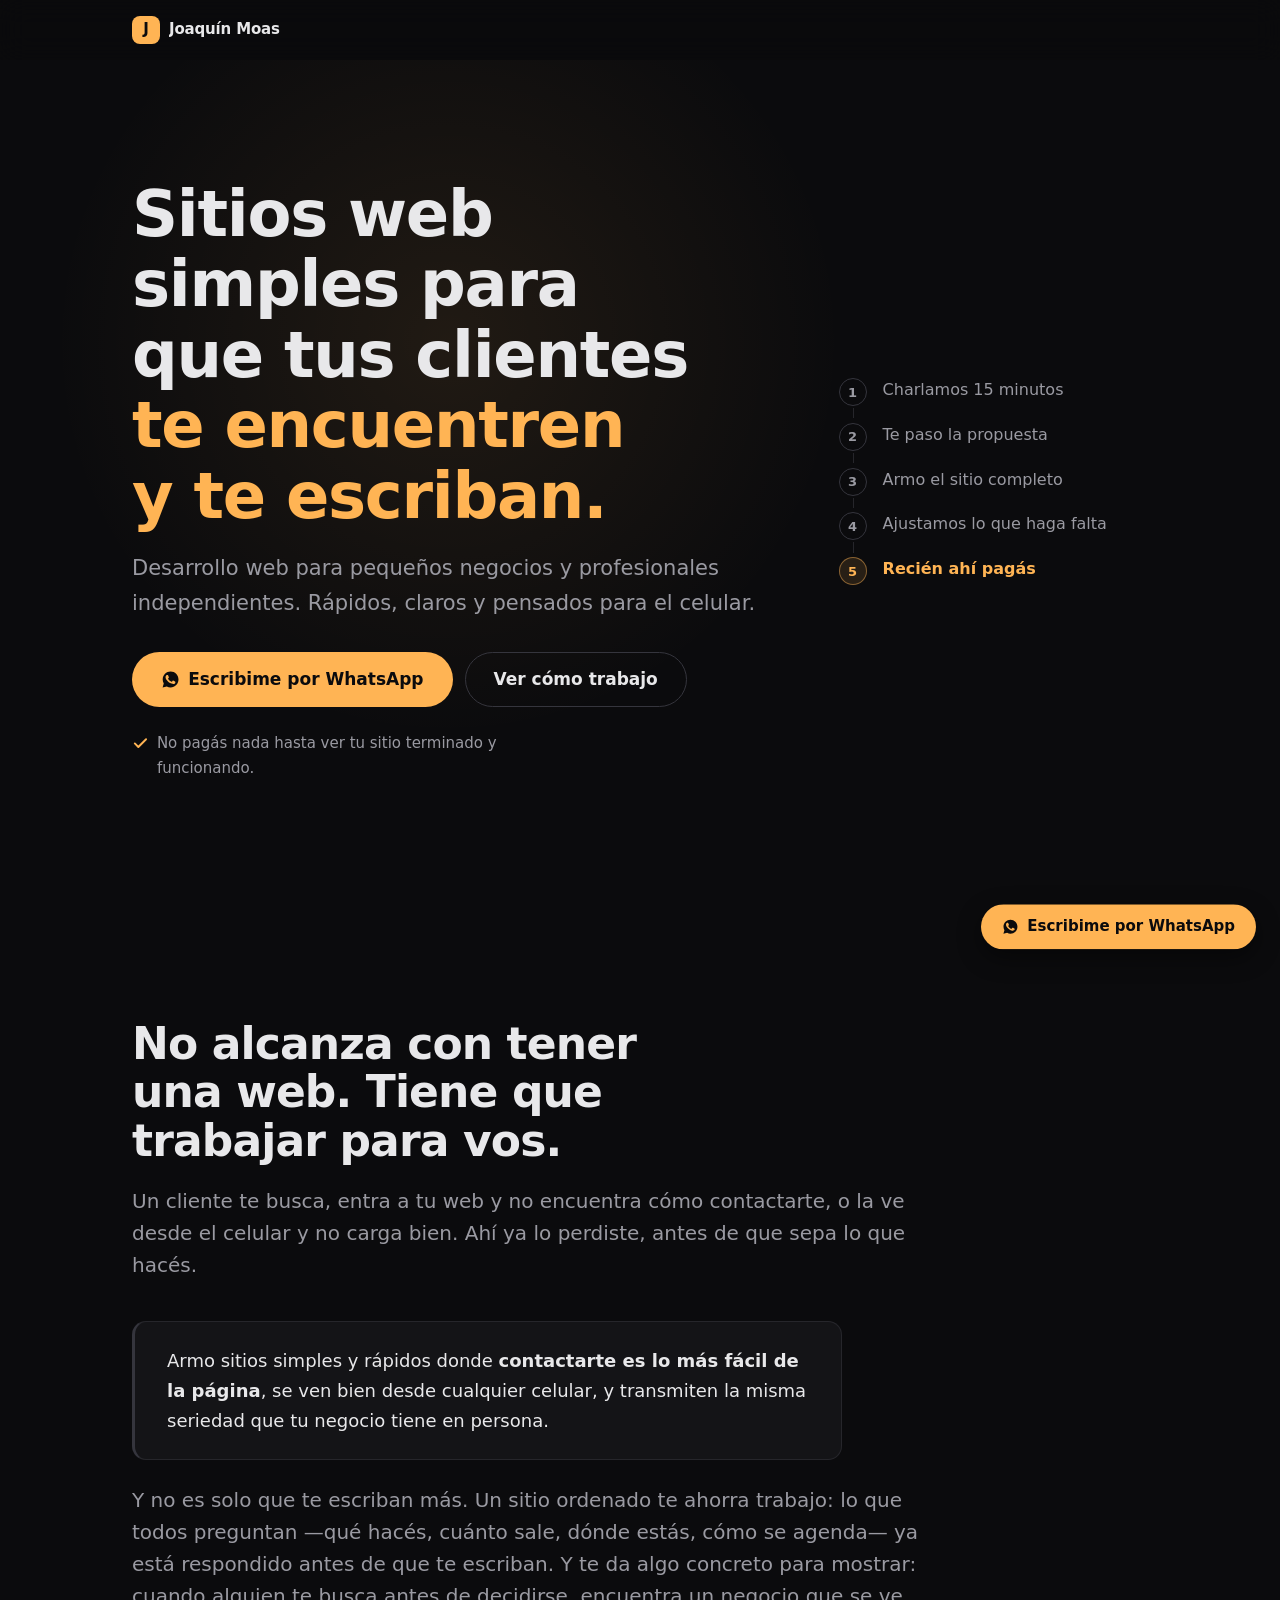
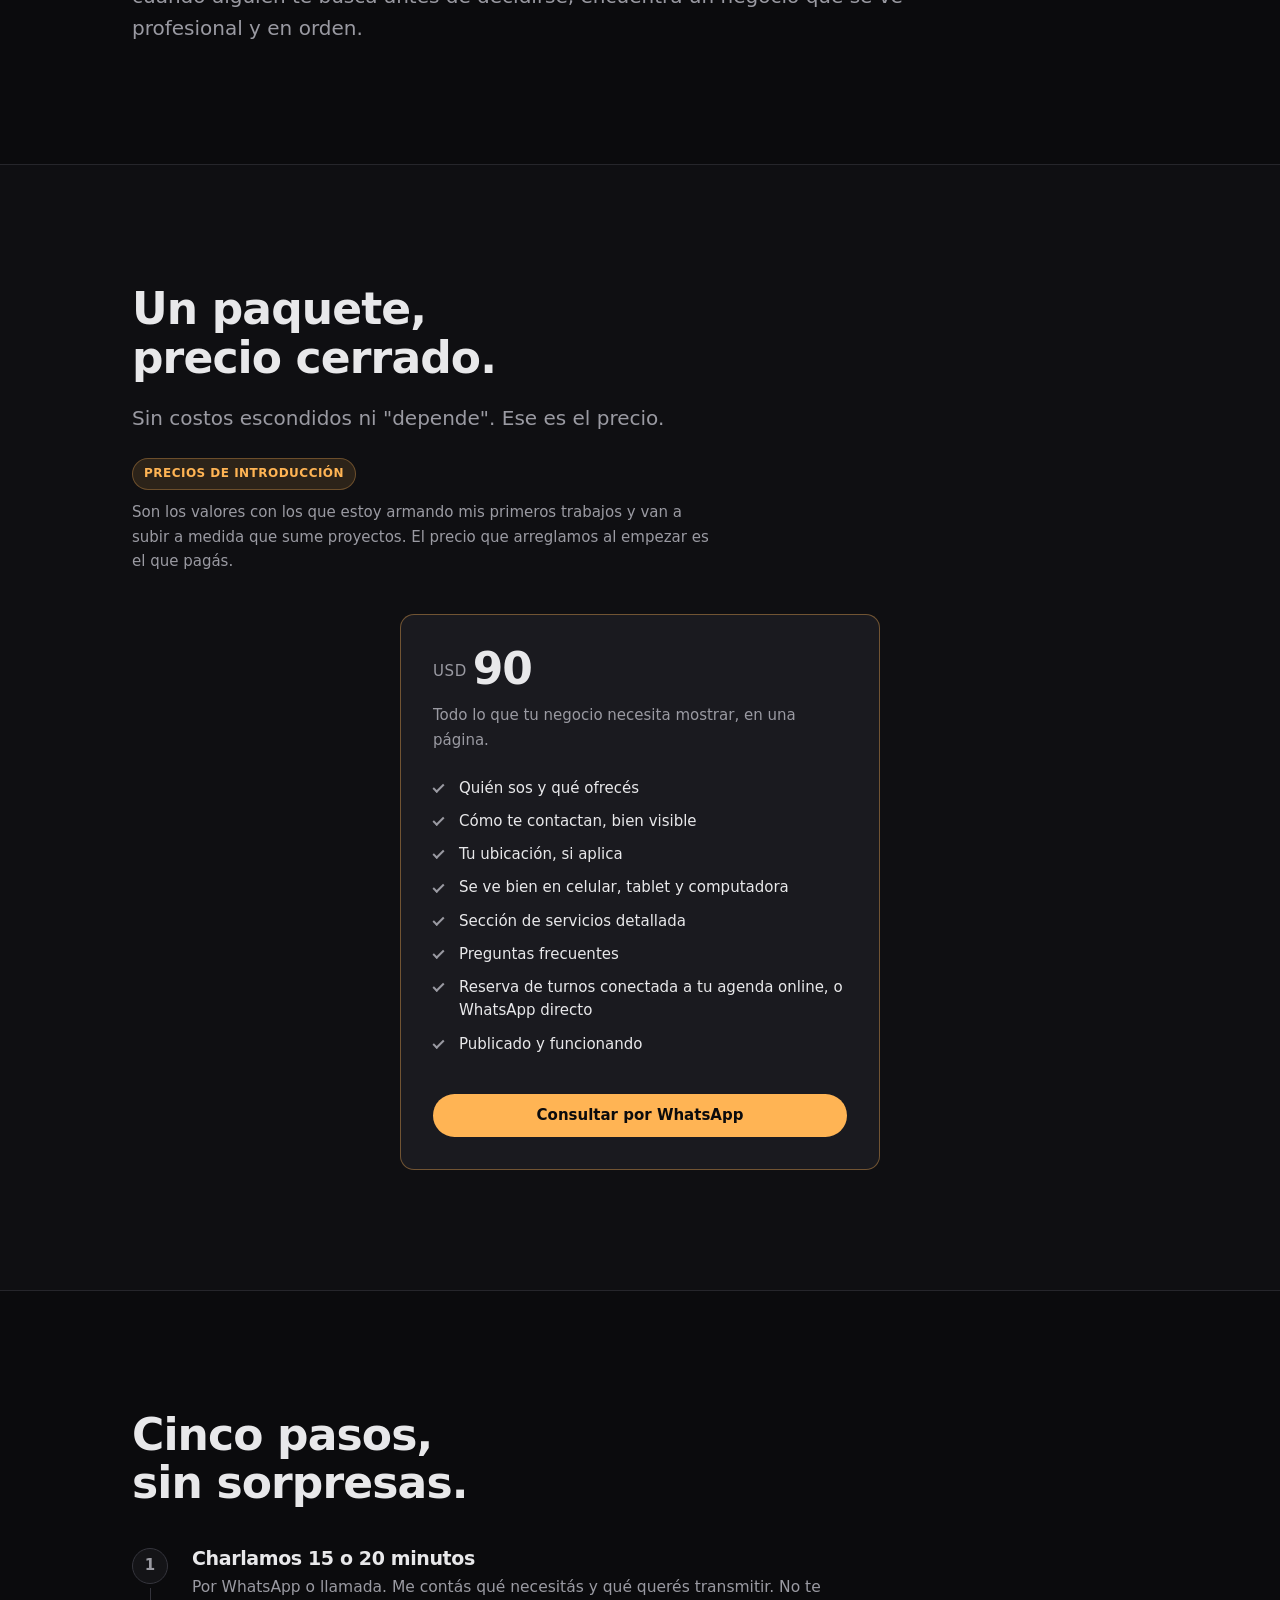
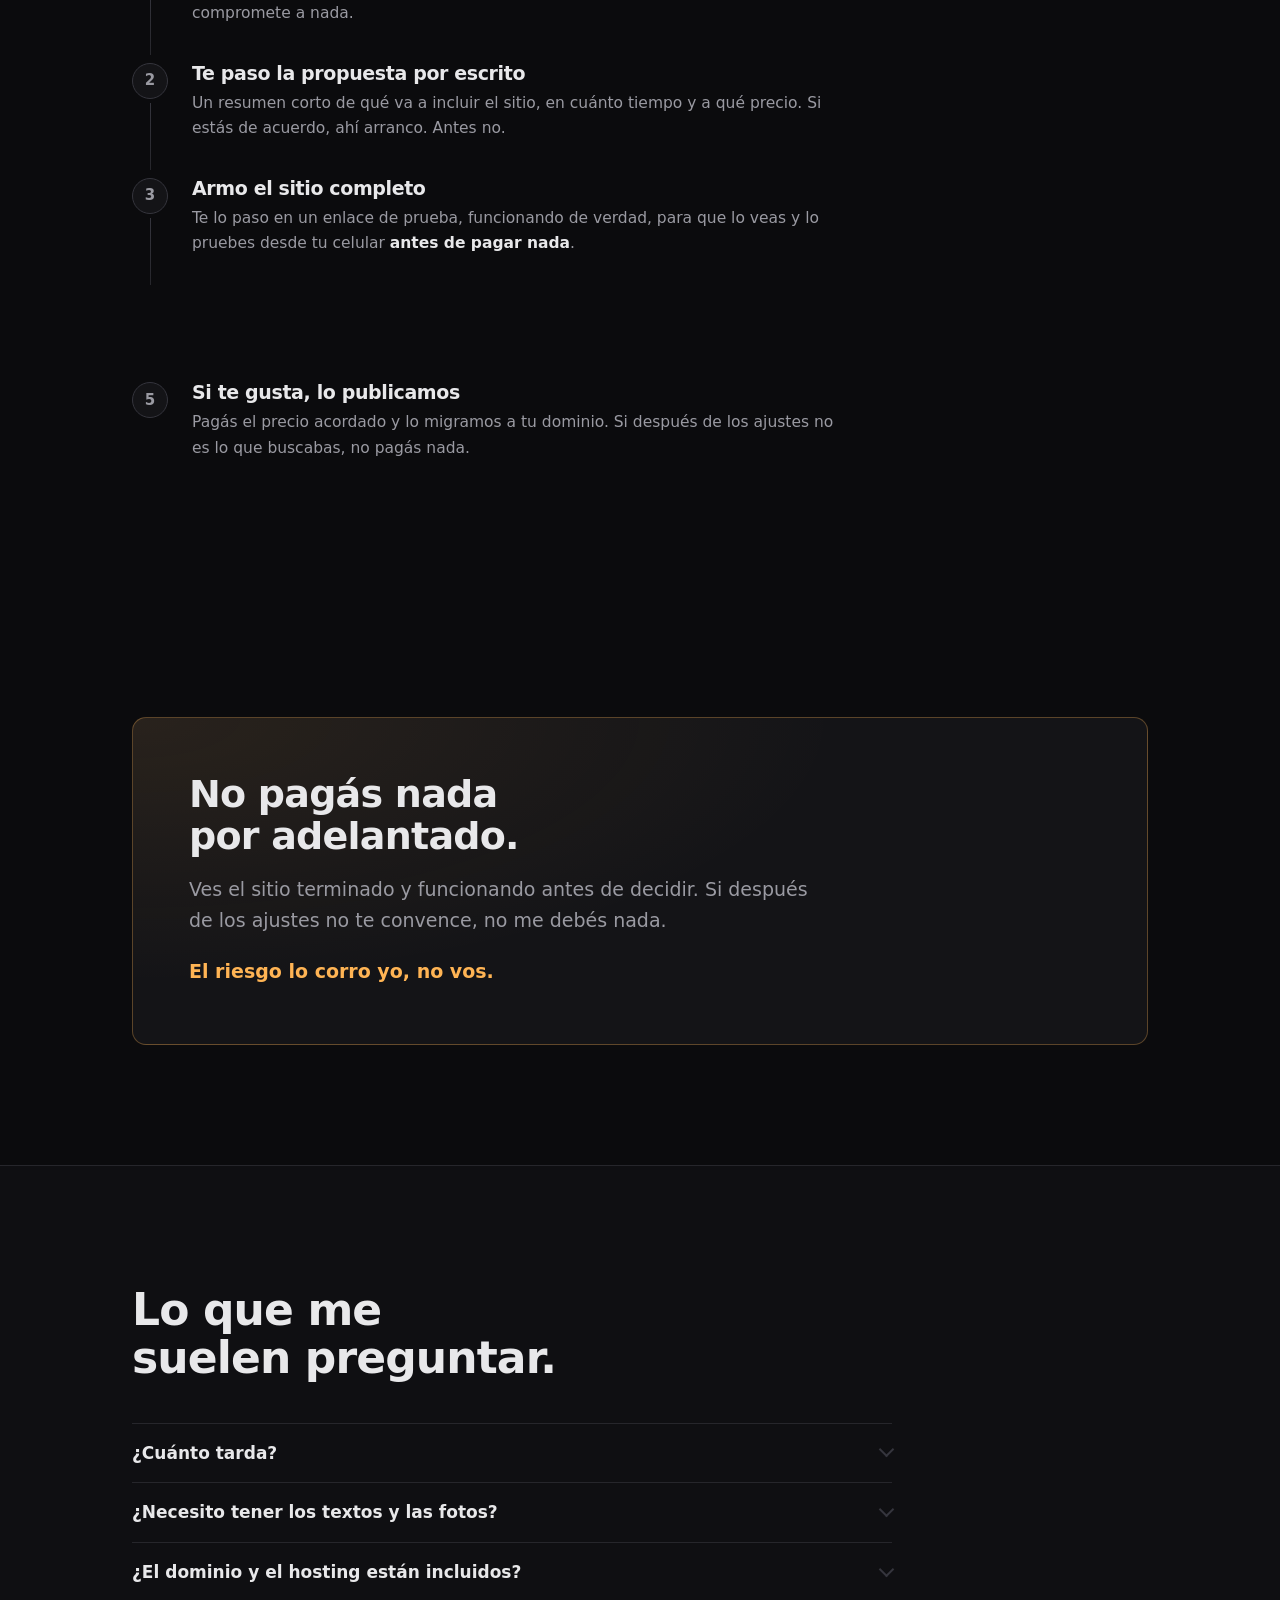
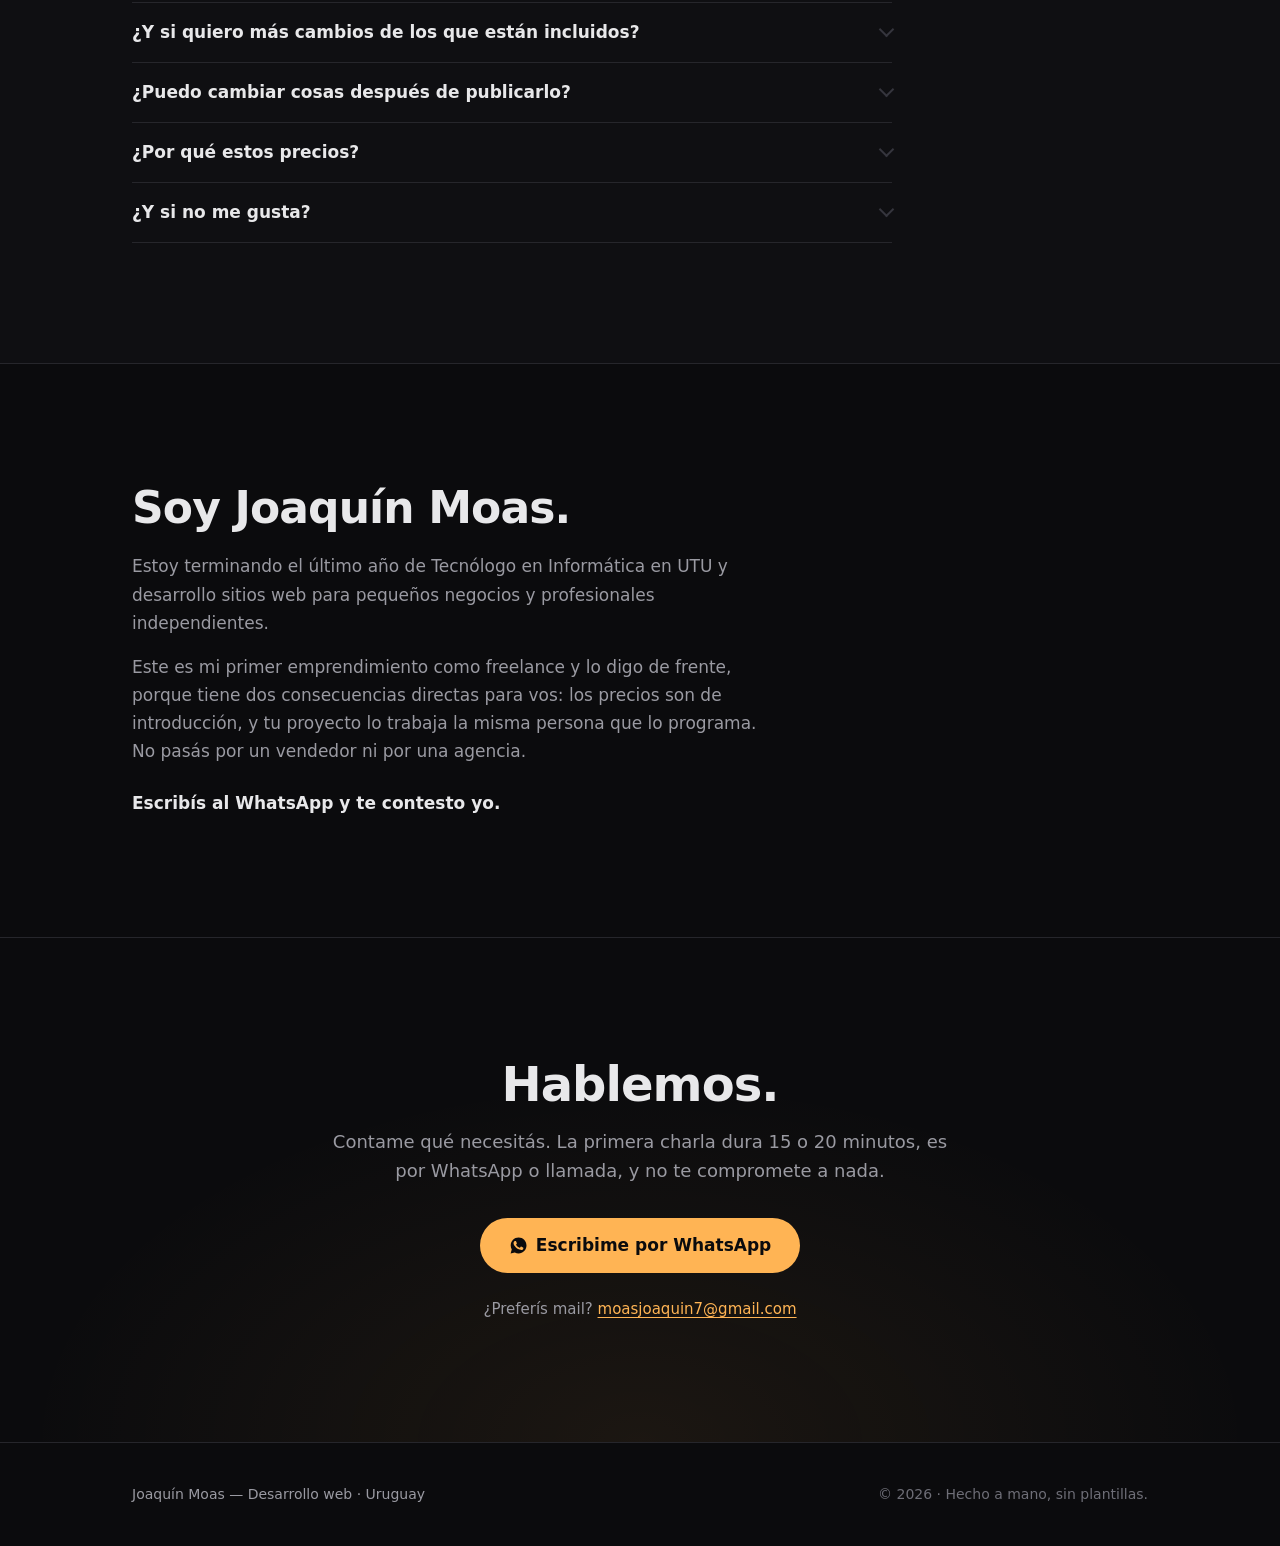
==== commit 4d1d8bd5: "Unifica los paquetes en uno de USD 90 y suma la tarjeta al CTA flotante Se elimina Presencia como op" ====
--- a/index.html
+++ b/index.html
@@ -40,9 +40,9 @@
 <!-- Se queda, pero por una razón acotada: no duplica ningún texto editable salvo
      los precios. Que Google renderice algo con esto para un servicio sin dirección
      física no está verificado, así que no se justifica como "mejora el SEO".
-     ⚠ PRECIOS: acá hay tres campos con precio —priceRange y los dos Offer.price—
-     que tienen que coincidir con las dos tarjetas del cuerpo. Los precios son de
-     introducción y van a subir: cuando eso pase, se tocan los cinco lugares. -->
+     ⚠ PRECIOS: acá hay dos campos con precio —priceRange y el Offer.price— que
+     tienen que coincidir con la tarjeta del cuerpo. Los precios son de
+     introducción y van a subir: cuando eso pase, se tocan los cuatro lugares. -->
 <script type="application/ld+json">
 {
   "@context": "https://schema.org",
@@ -52,7 +52,7 @@
   "url": "https://mosland.github.io/",
   "email": "moasjoaquin7@gmail.com",
   "telephone": "+598 98 436 346",
-  "priceRange": "USD 90 - USD 130",
+  "priceRange": "USD 90",
   "areaServed": { "@type": "Country", "name": "Uruguay" },
   "founder": { "@type": "Person", "name": "Joaquín Moas" },
   "hasOfferCatalog": {
@@ -61,16 +61,9 @@
     "itemListElement": [
       {
         "@type": "Offer",
-        "name": "Presencia",
-        "description": "Una página con quién sos, qué ofrecés, cómo te contactan y tu ubicación si aplica.",
+        "name": "Sitio web completo",
+        "description": "Una página con quién sos, qué ofrecés, cómo te contactan y tu ubicación si aplica, más sección de servicios detallada, preguntas frecuentes y reserva de turnos conectada a tu agenda online, o WhatsApp directo.",
         "price": "90",
-        "priceCurrency": "USD"
-      },
-      {
-        "@type": "Offer",
-        "name": "Completo",
-        "description": "Todo lo de Presencia más sección de servicios detallada, preguntas frecuentes y reserva de turnos conectada a tu agenda online, o WhatsApp directo.",
-        "price": "130",
         "priceCurrency": "USD"
       }
     ]
@@ -184,9 +177,9 @@
   <section class="section section--alt" id="paquetes">
     <div class="container">
       <div class="reveal">
-        <h2 class="section__title">Dos opciones, precio cerrado.</h2>
+        <h2 class="section__title">Un paquete, precio cerrado.</h2>
         <p class="lead lead--tight">
-          Sin costos escondidos ni "depende". Elegís uno y ese es el precio.
+          Sin costos escondidos ni "depende". Ese es el precio.
         </p>
         <p class="launch-note">
           <span class="badge">Precios de introducción</span>
@@ -195,38 +188,30 @@
         </p>
       </div>
 
+      <!-- Una sola tarjeta a propósito: es decisión de negocio, no un recorte
+           temporal. No volver a partirla en dos — ver CLAUDE.md. Sin nombre de
+           paquete: con una sola opción, "Completo" invitaba a preguntar
+           "¿completo comparado con qué?". -->
       <div class="cards">
 
-        <article class="card reveal">
-          <h3 class="card__name">Presencia</h3>
+        <article class="card card--featured reveal">
           <p class="card__price"><span class="card__cur">USD</span>90</p>
-          <p class="card__pitch">Una página con todo lo esencial, bien hecha.</p>
+          <p class="card__pitch">Todo lo que tu negocio necesita mostrar, en una página.</p>
           <ul class="list">
             <li>Quién sos y qué ofrecés</li>
             <li>Cómo te contactan, bien visible</li>
             <li>Tu ubicación, si aplica</li>
             <li>Se ve bien en celular, tablet y computadora</li>
-            <li>Publicado y funcionando</li>
-          </ul>
-          <a class="btn btn--ghost btn--block"
-             href="https://wa.me/59898436346?text=Hola%20Joaqu%C3%ADn%2C%20vi%20tu%20web%20y%20me%20interesa%20el%20paquete%20Presencia."
-             target="_blank" rel="noopener">Consultar por Presencia</a>
-        </article>
-
-        <article class="card card--featured reveal">
-          <p class="card__flag">Más elegido</p>
-          <h3 class="card__name">Completo</h3>
-          <p class="card__price"><span class="card__cur">USD</span>130</p>
-          <p class="card__pitch">Para cuando querés que la web además te ordene el trabajo.</p>
-          <ul class="list">
-            <li><strong>Todo lo del paquete Presencia</strong></li>
             <li>Sección de servicios detallada</li>
             <li>Preguntas frecuentes</li>
             <li>Reserva de turnos conectada a tu agenda online, o WhatsApp directo</li>
+            <li>Publicado y funcionando</li>
           </ul>
-          <a class="btn btn--block"
-             href="https://wa.me/59898436346?text=Hola%20Joaqu%C3%ADn%2C%20vi%20tu%20web%20y%20me%20interesa%20el%20paquete%20Completo."
-             target="_blank" rel="noopener">Consultar por Completo</a>
+          <!-- id: la barra fija de abajo se esconde cuando este botón está en
+               pantalla. Sin esto las dos quedaban una encima de la otra. -->
+          <a class="btn btn--block" id="paqueteCta"
+             href="https://wa.me/59898436346?text=Hola%20Joaqu%C3%ADn%2C%20vi%20tu%20web%20y%20me%20interesa%20armar%20mi%20sitio."
+             target="_blank" rel="noopener">Consultar por WhatsApp</a>
         </article>
 
       </div>
--- a/css/styles.css
+++ b/css/styles.css
@@ -469,13 +469,17 @@
   white-space: nowrap;
 }
 
+/* Una sola tarjeta, centrada y angosta. Antes eran dos y acá vivía un
+   grid-template-columns: 1fr 1fr arriba de 760px; se sacó junto con el
+   segundo paquete. Un paquete es decisión de negocio, no un estado
+   transitorio: si algún día vuelven a ser dos, el grid se rearma acá. */
 .cards {
   display: grid;
   gap: 1.25rem;
   margin-top: 2.5rem;
-  max-width: 900px;
-}
-@media (min-width: 760px) { .cards { grid-template-columns: 1fr 1fr; gap: 1.5rem; } }
+  max-width: 480px;
+  margin-inline: auto;
+}
 
 .card {
   display: flex;
@@ -491,26 +495,9 @@
   border-color: rgba(255, 180, 84, .38);
 }
 
-.card__flag {
-  position: absolute;
-  top: -.75rem;
-  left: clamp(1.5rem, 4vw, 2rem);
-  padding: .25rem .625rem;
-  border-radius: 100px;
-  background: var(--accent);
-  color: var(--accent-ink);
-  font-family: var(--font-display);
-  font-size: .6875rem;
-  font-weight: 700;
-  letter-spacing: .06em;
-  text-transform: uppercase;
-  margin: 0;
-}
-
-.card__name {
-  font-size: 1.375rem;
-  margin-bottom: .375rem;
-}
+/* Acá estaba .card__flag, el cartel "Más elegido" de la tarjeta destacada.
+   Se sacó al pasar a un solo paquete: sin una segunda opción no significa nada. */
+
 .card__price {
   font-family: var(--font-display);
   font-size: clamp(2.25rem, 6vw, 2.75rem);
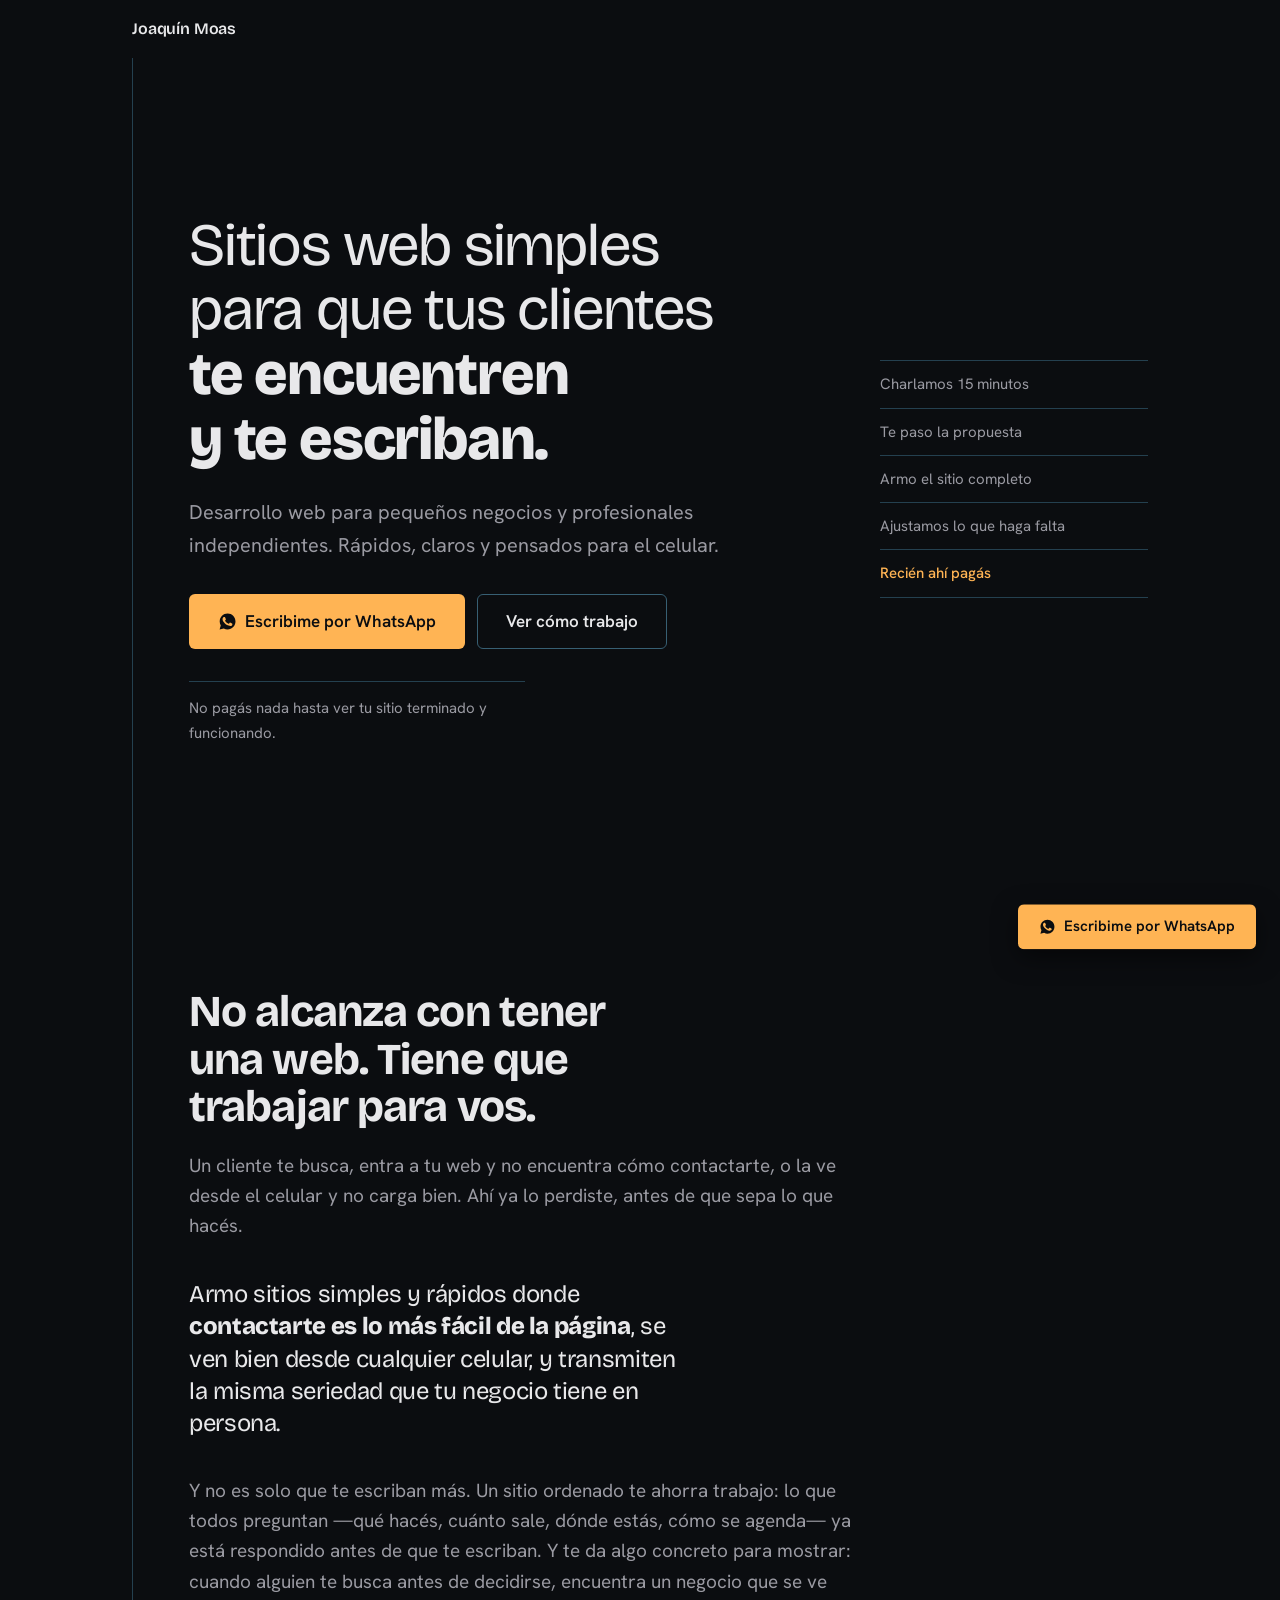
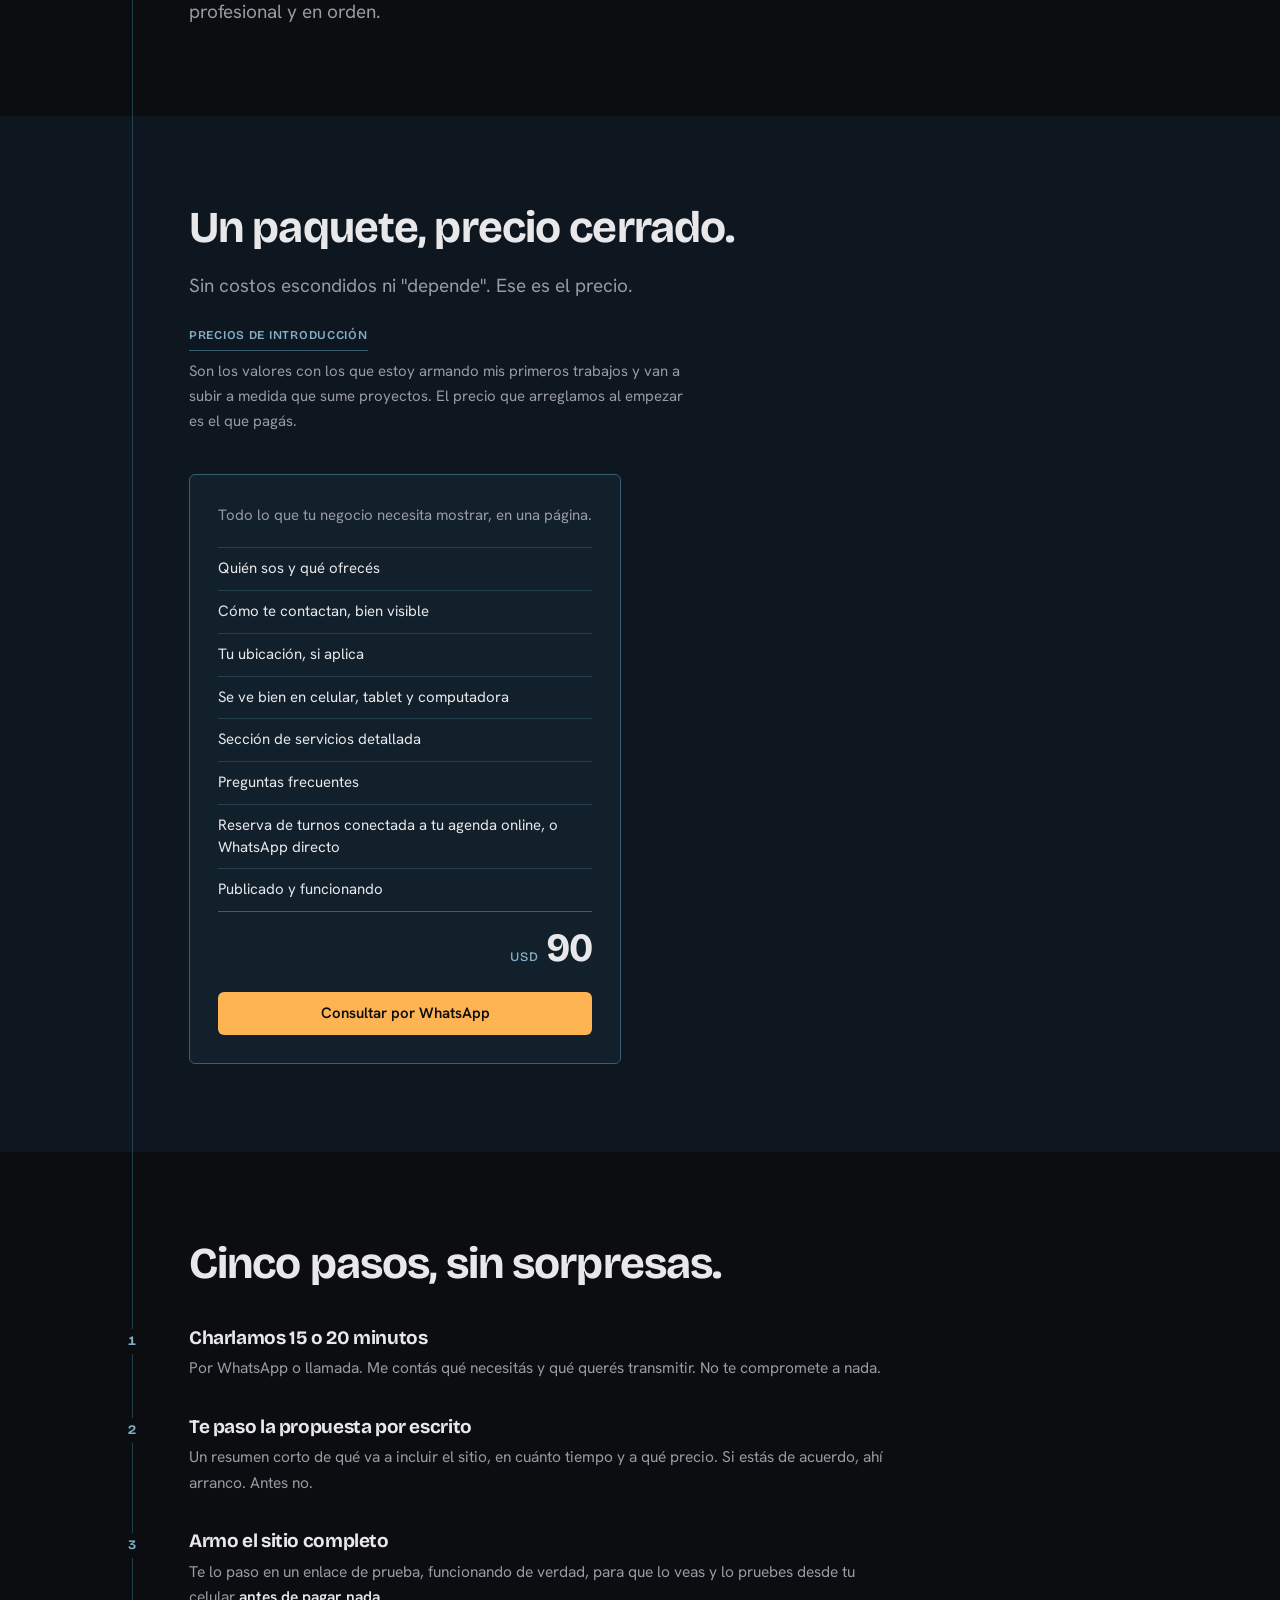
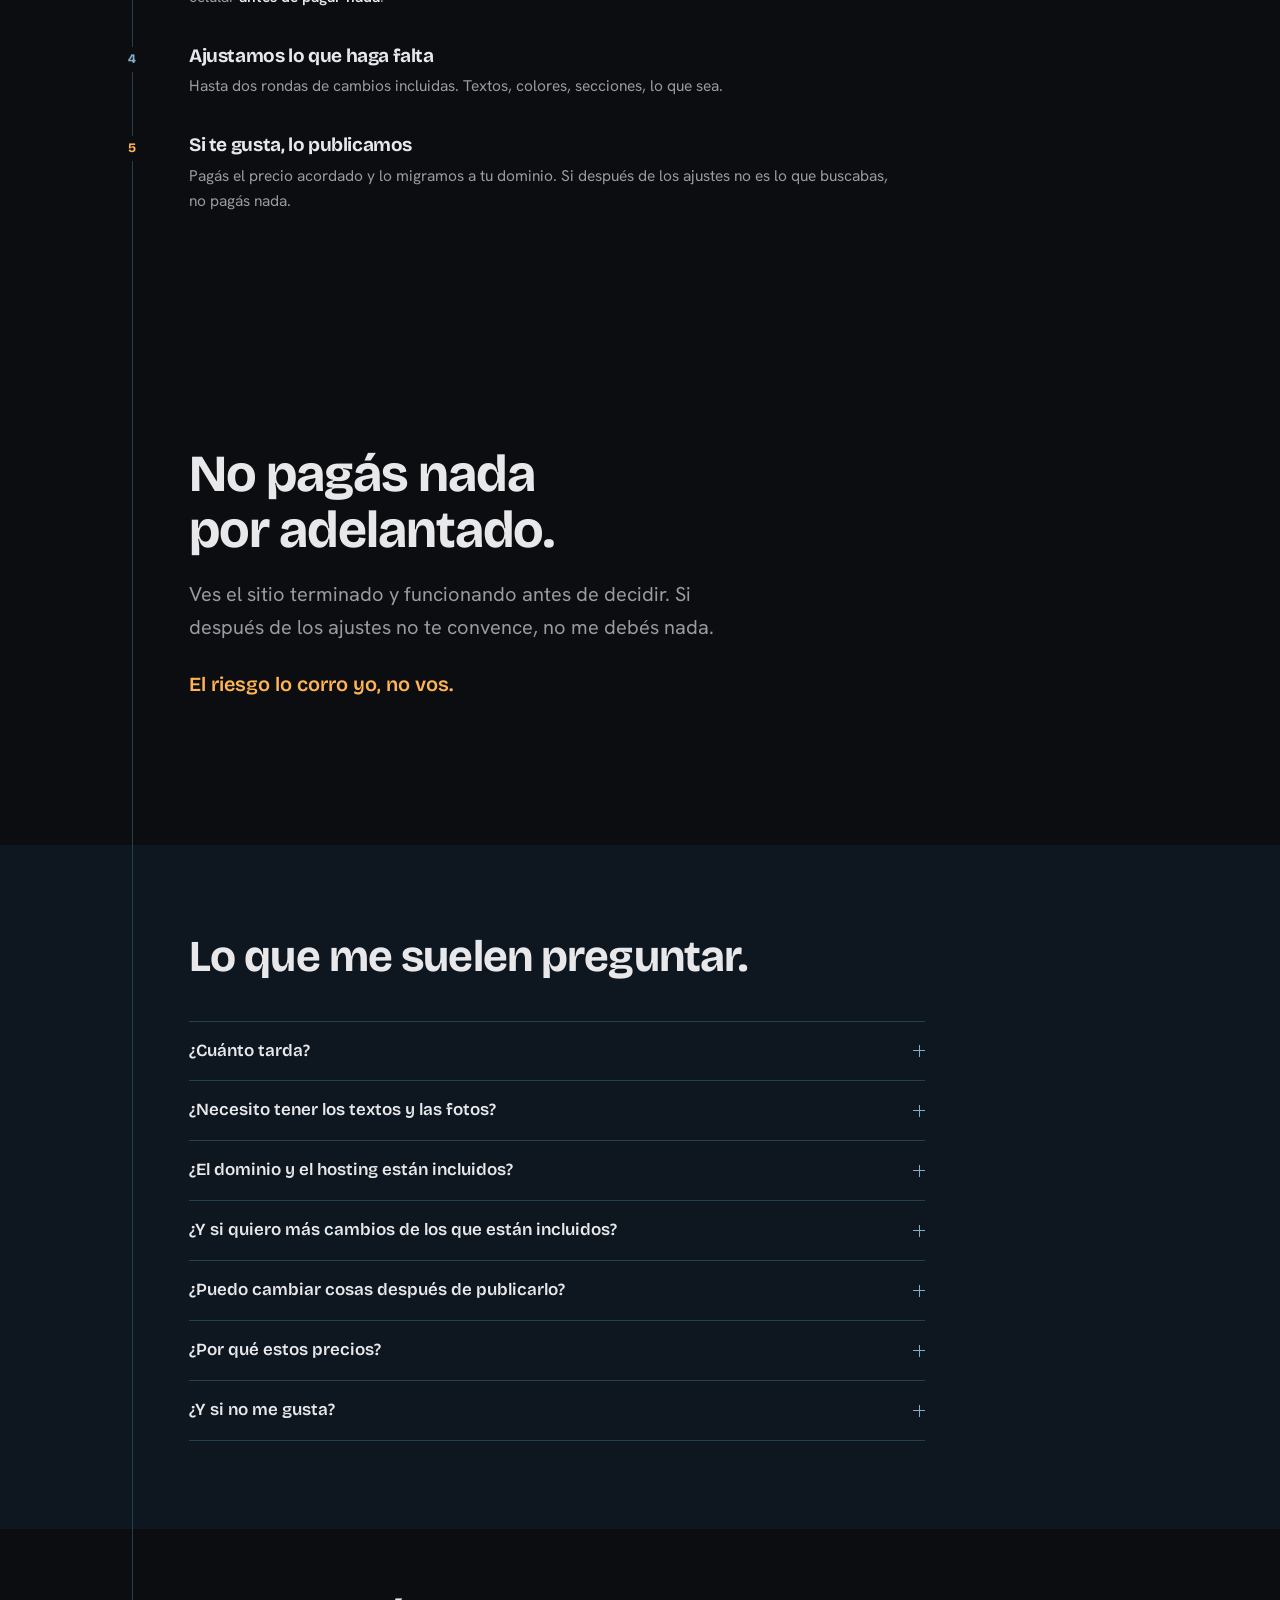
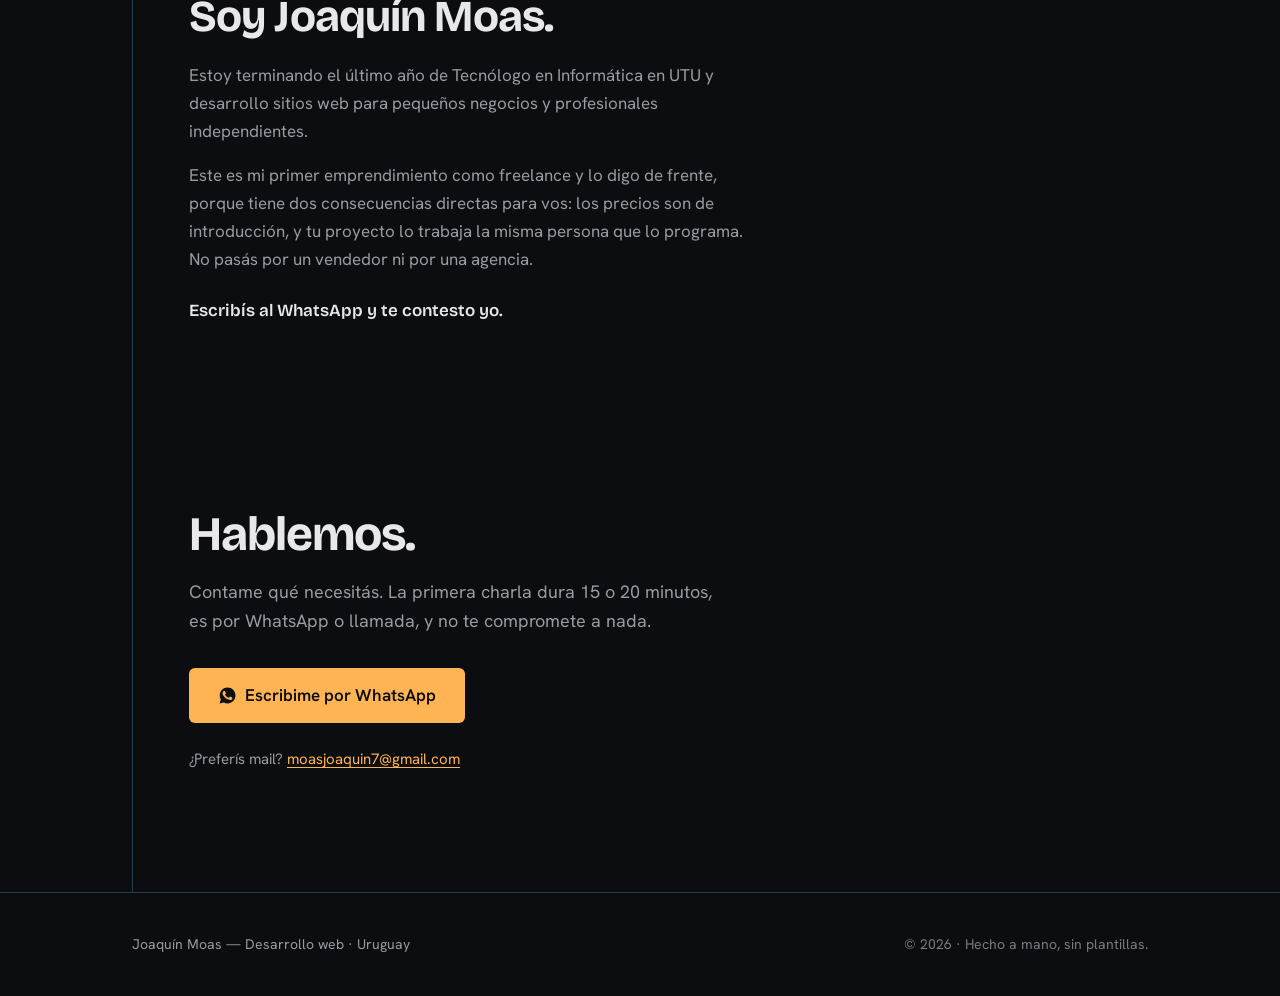
==== commit c978b494: "Rediseña la landing para sacarle la cara de plantilla generada Le dijeron a Joaco que la web se veía" ====
--- a/index.html
+++ b/index.html
@@ -8,7 +8,7 @@
 <meta name="description" content="Sitios web simples y rápidos para pequeños negocios y profesionales independientes. Ves el sitio terminado y funcionando antes de pagar nada.">
 <link rel="canonical" href="https://mosland.github.io/">
 <meta name="author" content="Joaquín Moas">
-<meta name="theme-color" content="#0B0B0D">
+<meta name="theme-color" content="#0B0D10">
 
 <!-- Open Graph: esto es lo que se ve cuando pegás el link en WhatsApp -->
 <meta property="og:type" content="website">
@@ -17,7 +17,7 @@
 <meta property="og:title" content="Joaquín Moas — Desarrollo web para pequeños negocios">
 <meta property="og:description" content="Sitios web simples y rápidos. Ves el tuyo terminado y funcionando antes de pagar nada.">
 <meta property="og:url" content="https://mosland.github.io/">
-<meta property="og:image" content="https://mosland.github.io/assets/og-image-v2.png">
+<meta property="og:image" content="https://mosland.github.io/assets/og-image-v3.png">
 <meta property="og:image:width" content="1200">
 <meta property="og:image:height" content="630">
 <meta property="og:image:alt" content="Joaquín Moas — Desarrollo web para pequeños negocios y profesionales independientes">
@@ -27,15 +27,13 @@
 
 <!-- Solo se precarga la fuente de los títulos: es la que pinta el H1 (el LCP).
      Precargar las dos haría que compitan por ancho de banda. -->
-<link rel="preload" href="assets/fonts/space-grotesk-latin.woff2" as="font" type="font/woff2" crossorigin>
+<link rel="preload" href="assets/fonts/bricolage-grotesque-latin.woff2" as="font" type="font/woff2" crossorigin>
 <link rel="stylesheet" href="css/styles.css">
 
-<script>
-  /* Marca que hay JS antes del primer pintado, para que las animaciones de entrada
-     no provoquen un flash. Si el navegador no soporta IntersectionObserver no se
-     marca nada y todo el contenido queda visible desde el arranque. */
-  if ('IntersectionObserver' in window) document.documentElement.classList.add('js');
-</script>
+<!-- Acá vivía un script que marcaba <html class="js"> antes del primer pintado, para
+     que las animaciones de entrada no dieran un flash. Ya no hace falta: se sacó el
+     revelado al hacer scroll, que aplicaba el mismo desplazamiento a cada bloque de
+     la página. Sin animación de entrada no hay flash que evitar. -->
 
 <!-- Se queda, pero por una razón acotada: no duplica ningún texto editable salvo
      los precios. Que Google renderice algo con esto para un servicio sin dirección
@@ -81,13 +79,16 @@
      Sin menú de navegación a propósito: en una landing de una sola página
      los links de menú son rutas de escape. Solo la marca: el CTA vive en el
      hero y en la pastilla flotante, un tercer WhatsApp acá no aportaba nada.
+
+     Y sin position:sticky. Un header fijo que no lleva menú —solo el nombre—
+     no se gana quedarse pegado: come alto de pantalla en celular, que es
+     justo donde el fold tiene que llegar al botón de WhatsApp. El contacto
+     siempre a mano ya lo resuelve la barra flotante. Con esto se fue también
+     el backdrop-filter, que era un panel translúcido decorando nada.
      ══════════════════════════════════════════════════════════════════════ -->
-<header class="site-header" id="header">
-  <div class="container site-header__inner">
-    <a class="brand" href="#contenido">
-      <span class="brand__mark" aria-hidden="true">J</span>
-      <span class="brand__name">Joaquín Moas</span>
-    </a>
+<header class="site-header">
+  <div class="container">
+    <a class="brand" href="#contenido">Joaquín Moas</a>
   </div>
 </header>
 
@@ -97,47 +98,56 @@
        HERO — un resultado, un CTA, una señal de confianza. Nada más.
        La garantía va acá arriba y no al final: sin portfolio ni testimonios,
        la reversión de riesgo es el activo de conversión más fuerte que hay.
+
+       El título ya no lleva la segunda mitad pintada de ámbar. El énfasis lo
+       hace el peso de la tipografía, no el color: el ámbar quedó reservado
+       para donde de verdad está el diferencial, que es el momento del pago.
        ══════════════════════════════════════════════════════════════════════ -->
   <section class="hero">
-    <div class="container hero__inner">
-      <div class="hero__main">
-        <h1 class="hero__title">
-          Sitios web simples para que tus clientes
-          <span class="accent">te encuentren y te escriban.</span>
-        </h1>
-        <p class="hero__sub">
-          Desarrollo web para pequeños negocios y profesionales independientes.
-          Rápidos, claros y pensados para el celular.
-        </p>
-
-        <div class="hero__actions">
-          <a class="btn btn--lg"
-             href="https://wa.me/59898436346?text=Hola%20Joaqu%C3%ADn%2C%20vi%20tu%20web%20y%20me%20interesa%20armar%20un%20sitio%20para%20mi%20negocio."
-             target="_blank" rel="noopener">
-            <svg class="ico" viewBox="0 0 24 24" aria-hidden="true"><path d="M12.04 2C6.58 2 2.13 6.45 2.13 11.91c0 1.75.46 3.45 1.32 4.95L2 22l5.25-1.38a9.9 9.9 0 0 0 4.79 1.22h.01c5.46 0 9.91-4.45 9.91-9.91C21.96 6.45 17.5 2 12.04 2Zm5.8 14.17c-.25.69-1.43 1.32-1.97 1.36-.5.04-1.14.2-3.68-.77-3.1-1.2-5.08-4.35-5.24-4.55-.15-.2-1.24-1.65-1.24-3.15s.79-2.23 1.07-2.54c.28-.31.61-.38.81-.38s.4 0 .58.01c.19.01.44-.07.68.52.25.61.86 2.11.93 2.26.08.15.13.33.02.53-.1.2-.15.33-.3.5-.15.18-.32.39-.45.53-.15.15-.31.31-.13.61.18.3.79 1.31 1.7 2.12 1.17 1.04 2.15 1.37 2.46 1.52.3.15.48.13.66-.08.18-.2.76-.89.96-1.19.2-.3.4-.25.68-.15.28.1 1.77.84 2.08.99.3.15.5.23.58.35.07.13.07.74-.18 1.43Z"/></svg>
-            Escribime por WhatsApp
-          </a>
-          <a class="btn btn--ghost btn--lg" href="#proceso">Ver cómo trabajo</a>
-        </div>
-
-        <p class="hero__trust">
-          <svg class="ico ico--check" viewBox="0 0 24 24" aria-hidden="true"><path d="M20 6 9 17l-5-5"/></svg>
-          No pagás nada hasta ver tu sitio terminado y funcionando.
-        </p>
-      </div>
-
-      <!-- Resumen del proceso, no una copia: etiquetas de tres o cuatro palabras.
-           El paso 5 va en ámbar porque ahí está el diferencial (la plata entra al
-           final). El detalle completo vive en #proceso, adonde apunta el botón
-           "Ver cómo trabajo". Abajo de 900px se oculta: el fold de celular queda
-           igual que antes y el contenido no se pierde, está entero más abajo. -->
-      <ol class="hero-rail" aria-label="Cómo trabajo, en resumen">
-        <li>Charlamos 15 minutos</li>
-        <li>Te paso la propuesta</li>
-        <li>Armo el sitio completo</li>
-        <li>Ajustamos lo que haga falta</li>
-        <li class="hero-rail__pay">Recién ahí pagás</li>
-      </ol>
+    <div class="container">
+      <div class="spine hero__inner">
+        <div class="hero__main">
+          <h1 class="hero__title">
+            Sitios web simples para que tus clientes
+            <strong>te encuentren y te escriban.</strong>
+          </h1>
+          <p class="hero__sub">
+            Desarrollo web para pequeños negocios y profesionales independientes.
+            Rápidos, claros y pensados para el celular.
+          </p>
+
+          <div class="hero__actions">
+            <a class="btn btn--lg"
+               href="https://wa.me/59898436346?text=Hola%20Joaqu%C3%ADn%2C%20vi%20tu%20web%20y%20me%20interesa%20armar%20un%20sitio%20para%20mi%20negocio."
+               target="_blank" rel="noopener">
+              <svg class="ico" viewBox="0 0 24 24" aria-hidden="true"><path d="M12.04 2C6.58 2 2.13 6.45 2.13 11.91c0 1.75.46 3.45 1.32 4.95L2 22l5.25-1.38a9.9 9.9 0 0 0 4.79 1.22h.01c5.46 0 9.91-4.45 9.91-9.91C21.96 6.45 17.5 2 12.04 2Zm5.8 14.17c-.25.69-1.43 1.32-1.97 1.36-.5.04-1.14.2-3.68-.77-3.1-1.2-5.08-4.35-5.24-4.55-.15-.2-1.24-1.65-1.24-3.15s.79-2.23 1.07-2.54c.28-.31.61-.38.81-.38s.4 0 .58.01c.19.01.44-.07.68.52.25.61.86 2.11.93 2.26.08.15.13.33.02.53-.1.2-.15.33-.3.5-.15.18-.32.39-.45.53-.15.15-.31.31-.13.61.18.3.79 1.31 1.7 2.12 1.17 1.04 2.15 1.37 2.46 1.52.3.15.48.13.66-.08.18-.2.76-.89.96-1.19.2-.3.4-.25.68-.15.28.1 1.77.84 2.08.99.3.15.5.23.58.35.07.13.07.74-.18 1.43Z"/></svg>
+              Escribime por WhatsApp
+            </a>
+            <a class="btn btn--ghost btn--lg" href="#proceso">Ver cómo trabajo</a>
+          </div>
+
+          <p class="hero__trust">
+            No pagás nada hasta ver tu sitio terminado y funcionando.
+          </p>
+        </div>
+
+        <!-- Resumen del proceso, no una copia: etiquetas de tres o cuatro palabras.
+             Sin numerar y sin círculos. Antes esto y la sección #proceso eran dos
+             rieles numerados distintos diciendo lo mismo, cada uno con su círculo y
+             su línea conectora; la numeración quedó una sola vez, en #proceso, que
+             es donde el orden de verdad hay que seguirlo. Acá son renglones de una
+             planilla: se leen de arriba abajo igual, sin repetir el dispositivo.
+             El último va en ámbar porque ahí está el diferencial (la plata entra al
+             final). Abajo de 900px se oculta: el fold de celular queda en el CTA y
+             el contenido no se pierde, está entero más abajo. -->
+        <ul class="hero-ledger" aria-label="Cómo trabajo, en resumen">
+          <li>Charlamos 15 minutos</li>
+          <li>Te paso la propuesta</li>
+          <li>Armo el sitio completo</li>
+          <li>Ajustamos lo que haga falta</li>
+          <li class="hero-ledger__pay">Recién ahí pagás</li>
+        </ul>
+      </div>
     </div>
   </section>
 
@@ -146,28 +156,30 @@
        ══════════════════════════════════════════════════════════════════════ -->
   <section class="section" id="problema">
     <div class="container">
-      <div class="reveal">
+      <div class="spine">
         <h2 class="section__title">No alcanza con tener una web. Tiene que trabajar para vos.</h2>
         <p class="lead">
           Un cliente te busca, entra a tu web y no encuentra cómo contactarte, o la ve
           desde el celular y no carga bien. Ahí ya lo perdiste, antes de que sepa lo que hacés.
         </p>
-      </div>
-
-      <div class="answer reveal">
-        <p>
+
+        <!-- Antes esto era un recuadro con borde de 1px, radio de 14px y una tira de
+             3px de color al costado. Las tres cosas juntas son la caja por defecto.
+             Ahora la respuesta se destaca por lo que es —la frase central de la
+             página— y lo hace con tipografía y aire, no con un marco. -->
+        <p class="answer">
           Armo sitios simples y rápidos donde <strong>contactarte es lo más fácil de la
           página</strong>, se ven bien desde cualquier celular, y transmiten la misma
           seriedad que tu negocio tiene en persona.
         </p>
-      </div>
-
-      <p class="lead reveal">
-        Y no es solo que te escriban más. Un sitio ordenado te ahorra trabajo: lo que todos
-        preguntan —qué hacés, cuánto sale, dónde estás, cómo se agenda— ya está respondido
-        antes de que te escriban. Y te da algo concreto para mostrar: cuando alguien te busca
-        antes de decidirse, encuentra un negocio que se ve profesional y en orden.
-      </p>
+
+        <p class="lead">
+          Y no es solo que te escriban más. Un sitio ordenado te ahorra trabajo: lo que todos
+          preguntan —qué hacés, cuánto sale, dónde estás, cómo se agenda— ya está respondido
+          antes de que te escriban. Y te da algo concreto para mostrar: cuando alguien te busca
+          antes de decidirse, encuentra un negocio que se ve profesional y en orden.
+        </p>
+      </div>
     </div>
   </section>
 
@@ -176,7 +188,7 @@
        ══════════════════════════════════════════════════════════════════════ -->
   <section class="section section--alt" id="paquetes">
     <div class="container">
-      <div class="reveal">
+      <div class="spine">
         <h2 class="section__title">Un paquete, precio cerrado.</h2>
         <p class="lead lead--tight">
           Sin costos escondidos ni "depende". Ese es el precio.
@@ -186,18 +198,21 @@
           Son los valores con los que estoy armando mis primeros trabajos y van a subir a
           medida que sume proyectos. El precio que arreglamos al empezar es el que pagás.
         </p>
-      </div>
-
-      <!-- Una sola tarjeta a propósito: es decisión de negocio, no un recorte
-           temporal. No volver a partirla en dos — ver CLAUDE.md. Sin nombre de
-           paquete: con una sola opción, "Completo" invitaba a preguntar
-           "¿completo comparado con qué?". -->
-      <div class="cards">
-
-        <article class="card card--featured reveal">
-          <p class="card__price"><span class="card__cur">USD</span>90</p>
-          <p class="card__pitch">Todo lo que tu negocio necesita mostrar, en una página.</p>
-          <ul class="list">
+
+        <!-- Una sola tarjeta a propósito: es decisión de negocio, no un recorte
+             temporal. No volver a partirla en dos — ver CLAUDE.md. Sin nombre de
+             paquete: con una sola opción, "Completo" invitaba a preguntar
+             "¿completo comparado con qué?".
+
+             Leída como presupuesto y no como tarjeta de pricing: los ítems son
+             renglones de lo que incluye y el precio es el total, abajo y con una
+             regla arriba. Se fueron los ✓ por ítem —el formato SaaS, que sirve
+             para comparar planes y acá no hay con qué comparar— y con ellos el
+             radio de 14px. El borde se queda solo en esta caja: es la única que
+             de verdad delimita un trato cerrado. -->
+        <article class="quote">
+          <p class="quote__pitch">Todo lo que tu negocio necesita mostrar, en una página.</p>
+          <ul class="quote__items">
             <li>Quién sos y qué ofrecés</li>
             <li>Cómo te contactan, bien visible</li>
             <li>Tu ubicación, si aplica</li>
@@ -207,67 +222,73 @@
             <li>Reserva de turnos conectada a tu agenda online, o WhatsApp directo</li>
             <li>Publicado y funcionando</li>
           </ul>
+          <p class="quote__total"><span class="quote__cur">USD</span>90</p>
           <!-- id: la barra fija de abajo se esconde cuando este botón está en
                pantalla. Sin esto las dos quedaban una encima de la otra. -->
           <a class="btn btn--block" id="paqueteCta"
              href="https://wa.me/59898436346?text=Hola%20Joaqu%C3%ADn%2C%20vi%20tu%20web%20y%20me%20interesa%20armar%20mi%20sitio."
              target="_blank" rel="noopener">Consultar por WhatsApp</a>
         </article>
-
-      </div>
-    </div>
-  </section>
-
-  <!-- ══════════════════════════════════════════════════════════════════════
-       PROCESO
+      </div>
+    </div>
+  </section>
+
+  <!-- ══════════════════════════════════════════════════════════════════════
+       PROCESO — el único lugar de la página que va numerado. Los números
+       cuelgan del espinazo, sin círculo y sin línea conectora propia: la
+       línea vertical ya recorre la página entera y hace ese trabajo.
        ══════════════════════════════════════════════════════════════════════ -->
   <section class="section" id="proceso">
     <div class="container">
-      <div class="reveal">
+      <div class="spine">
         <h2 class="section__title">Cinco pasos, sin sorpresas.</h2>
-      </div>
-
-      <ol class="steps">
-        <li class="step reveal">
-          <h3 class="step__title">Charlamos 15 o 20 minutos</h3>
-          <p>Por WhatsApp o llamada. Me contás qué necesitás y qué querés transmitir.
-             No te compromete a nada.</p>
-        </li>
-        <li class="step reveal">
-          <h3 class="step__title">Te paso la propuesta por escrito</h3>
-          <p>Un resumen corto de qué va a incluir el sitio, en cuánto tiempo y a qué precio.
-             Si estás de acuerdo, ahí arranco. Antes no.</p>
-        </li>
-        <li class="step reveal">
-          <h3 class="step__title">Armo el sitio completo</h3>
-          <p>Te lo paso en un enlace de prueba, funcionando de verdad, para que lo veas
-             y lo pruebes desde tu celular <strong>antes de pagar nada</strong>.</p>
-        </li>
-        <li class="step reveal">
-          <h3 class="step__title">Ajustamos lo que haga falta</h3>
-          <p>Hasta dos rondas de cambios incluidas. Textos, colores, secciones, lo que sea.</p>
-        </li>
-        <li class="step reveal">
-          <h3 class="step__title">Si te gusta, lo publicamos</h3>
-          <p>Pagás el precio acordado y lo migramos a tu dominio. Si después de los ajustes
-             no es lo que buscabas, no pagás nada.</p>
-        </li>
-      </ol>
-    </div>
-  </section>
-
-  <!-- ══════════════════════════════════════════════════════════════════════
-       GARANTÍA
-       ══════════════════════════════════════════════════════════════════════ -->
-  <section class="section" id="garantia">
-    <div class="container">
-      <div class="guarantee reveal">
-        <h2 class="guarantee__title">No pagás nada por adelantado.</h2>
-        <p class="guarantee__text">
-          Ves el sitio terminado y funcionando antes de decidir. Si después de los ajustes
-          no te convence, no me debés nada.
-        </p>
-        <p class="guarantee__kicker">El riesgo lo corro yo, no vos.</p>
+
+        <ol class="steps">
+          <li class="step">
+            <h3 class="step__title">Charlamos 15 o 20 minutos</h3>
+            <p>Por WhatsApp o llamada. Me contás qué necesitás y qué querés transmitir.
+               No te compromete a nada.</p>
+          </li>
+          <li class="step">
+            <h3 class="step__title">Te paso la propuesta por escrito</h3>
+            <p>Un resumen corto de qué va a incluir el sitio, en cuánto tiempo y a qué precio.
+               Si estás de acuerdo, ahí arranco. Antes no.</p>
+          </li>
+          <li class="step">
+            <h3 class="step__title">Armo el sitio completo</h3>
+            <p>Te lo paso en un enlace de prueba, funcionando de verdad, para que lo veas
+               y lo pruebes desde tu celular <strong>antes de pagar nada</strong>.</p>
+          </li>
+          <li class="step">
+            <h3 class="step__title">Ajustamos lo que haga falta</h3>
+            <p>Hasta dos rondas de cambios incluidas. Textos, colores, secciones, lo que sea.</p>
+          </li>
+          <li class="step step--pay">
+            <h3 class="step__title">Si te gusta, lo publicamos</h3>
+            <p>Pagás el precio acordado y lo migramos a tu dominio. Si después de los ajustes
+               no es lo que buscabas, no pagás nada.</p>
+          </li>
+        </ol>
+      </div>
+    </div>
+  </section>
+
+  <!-- ══════════════════════════════════════════════════════════════════════
+       GARANTÍA — sin recuadro con borde ámbar ni resplandor radial detrás.
+       Es la sección que más peso tiene, así que se lo lleva por tamaño y por
+       aire, que es lo que un documento hace con una cláusula importante.
+       ══════════════════════════════════════════════════════════════════════ -->
+  <section class="section section--guarantee" id="garantia">
+    <div class="container">
+      <div class="spine">
+        <div class="guarantee">
+          <h2 class="guarantee__title">No pagás nada por adelantado.</h2>
+          <p class="guarantee__text">
+            Ves el sitio terminado y funcionando antes de decidir. Si después de los ajustes
+            no te convence, no me debés nada.
+          </p>
+          <p class="guarantee__kicker">El riesgo lo corro yo, no vos.</p>
+        </div>
       </div>
     </div>
   </section>
@@ -277,77 +298,77 @@
        ══════════════════════════════════════════════════════════════════════ -->
   <section class="section section--alt" id="preguntas">
     <div class="container">
-      <div class="reveal">
+      <div class="spine">
         <h2 class="section__title">Lo que me suelen preguntar.</h2>
-      </div>
-
-      <div class="faq reveal">
-
-        <details class="qa">
-          <summary>¿Cuánto tarda?</summary>
-          <div class="qa__body">
-            <p>Entre 5 y 10 días desde la primera charla, según cuánto material tengas
-               listo. Si tenés apuro por una fecha puntual, decímelo y lo coordinamos.</p>
-          </div>
-        </details>
-
-        <details class="qa">
-          <summary>¿Necesito tener los textos y las fotos?</summary>
-          <div class="qa__body">
-            <p>Ayuda mucho si los tenés, pero no es obligatorio. Si no los tenés, los
-               armamos juntos a partir de la charla inicial.</p>
-          </div>
-        </details>
-
-        <details class="qa">
-          <summary>¿El dominio y el hosting están incluidos?</summary>
-          <div class="qa__body">
-            <p>El sitio te lo dejo publicado y funcionando, y eso no te lo cobro.
-               El dominio propio (por ejemplo <em>tunombre.com</em>) es opcional y
-               tiene un costo anual aparte que pagás directo al registrador: te acompaño en
-               el trámite pero no te lo cobro. Si no querés dominio propio, el sitio queda
-               igual publicado y funcionando en una dirección gratuita.</p>
-          </div>
-        </details>
-
-        <details class="qa">
-          <summary>¿Y si quiero más cambios de los que están incluidos?</summary>
-          <div class="qa__body">
-            <p>Sin problema, se cotizan aparte. Las dos rondas alcanzan en la gran mayoría
-               de los casos, pero si querés seguir puliendo te paso el precio antes de
-               tocar nada.</p>
-          </div>
-        </details>
-
-        <details class="qa">
-          <summary>¿Puedo cambiar cosas después de publicarlo?</summary>
-          <div class="qa__body">
-            <p>Sí. Las dos rondas de cambios están incluidas antes de publicar. Después,
-               los cambios chicos —un precio, un horario, un texto— los hago sin costo
-               durante el primer mes. Pasado ese mes lo vemos por cambio puntual, siempre
-               con el precio arreglado de antemano.</p>
-          </div>
-        </details>
-
-        <details class="qa">
-          <summary>¿Por qué estos precios?</summary>
-          <div class="qa__body">
-            <p>Porque son mis primeros trabajos como freelance y estoy armando mi portfolio:
-               hoy me sirve más un cliente conforme que cobrar de más. Son precios de
-               introducción y van a subir. Lo que no cambia es que ves el sitio terminado
-               antes de pagar, así que no tenés que confiar en mi palabra: lo mirás y
-               decidís.</p>
-          </div>
-        </details>
-
-        <details class="qa">
-          <summary>¿Y si no me gusta?</summary>
-          <div class="qa__body">
-            <p>No pagás. Pedís los cambios que quieras dentro de las dos rondas incluidas y,
-               si aun así no te convence, no me debés nada y ahí queda.</p>
-          </div>
-        </details>
-
+
+        <div class="faq">
+
+          <details class="qa">
+            <summary>¿Cuánto tarda?</summary>
+            <div class="qa__body">
+              <p>Entre 5 y 10 días desde la primera charla, según cuánto material tengas
+                 listo. Si tenés apuro por una fecha puntual, decímelo y lo coordinamos.</p>
+            </div>
+          </details>
+
+          <details class="qa">
+            <summary>¿Necesito tener los textos y las fotos?</summary>
+            <div class="qa__body">
+              <p>Ayuda mucho si los tenés, pero no es obligatorio. Si no los tenés, los
+                 armamos juntos a partir de la charla inicial.</p>
+            </div>
+          </details>
+
+          <details class="qa">
+            <summary>¿El dominio y el hosting están incluidos?</summary>
+            <div class="qa__body">
+              <p>El sitio te lo dejo publicado y funcionando, y eso no te lo cobro.
+                 El dominio propio (por ejemplo <em>tunombre.com</em>) es opcional y
+                 tiene un costo anual aparte que pagás directo al registrador: te acompaño en
+                 el trámite pero no te lo cobro. Si no querés dominio propio, el sitio queda
+                 igual publicado y funcionando en una dirección gratuita.</p>
+            </div>
+          </details>
+
+          <details class="qa">
+            <summary>¿Y si quiero más cambios de los que están incluidos?</summary>
+            <div class="qa__body">
+              <p>Sin problema, se cotizan aparte. Las dos rondas alcanzan en la gran mayoría
+                 de los casos, pero si querés seguir puliendo te paso el precio antes de
+                 tocar nada.</p>
+            </div>
+          </details>
+
+          <details class="qa">
+            <summary>¿Puedo cambiar cosas después de publicarlo?</summary>
+            <div class="qa__body">
+              <p>Sí. Las dos rondas de cambios están incluidas antes de publicar. Después,
+                 los cambios chicos —un precio, un horario, un texto— los hago sin costo
+                 durante el primer mes. Pasado ese mes lo vemos por cambio puntual, siempre
+                 con el precio arreglado de antemano.</p>
+            </div>
+          </details>
+
+          <details class="qa">
+            <summary>¿Por qué estos precios?</summary>
+            <div class="qa__body">
+              <p>Porque son mis primeros trabajos como freelance y estoy armando mi portfolio:
+                 hoy me sirve más un cliente conforme que cobrar de más. Son precios de
+                 introducción y van a subir. Lo que no cambia es que ves el sitio terminado
+                 antes de pagar, así que no tenés que confiar en mi palabra: lo mirás y
+                 decidís.</p>
+            </div>
+          </details>
+
+          <details class="qa">
+            <summary>¿Y si no me gusta?</summary>
+            <div class="qa__body">
+              <p>No pagás. Pedís los cambios que quieras dentro de las dos rondas incluidas y,
+                 si aun así no te convence, no me debés nada y ahí queda.</p>
+            </div>
+          </details>
+
+        </div>
       </div>
     </div>
   </section>
@@ -361,18 +382,17 @@
 
   <section class="section" id="trabajos">
     <div class="container">
-      <div class="reveal">
-        <p class="eyebrow">Trabajos</p>
+      <div class="spine">
         <h2 class="section__title">Algunos sitios que armé.</h2>
-      </div>
-      <div class="work-grid">
-        <figure class="work reveal">
-          <img src="assets/trabajos/ejemplo.webp" alt="" width="800" height="600" loading="lazy" decoding="async">
-          <figcaption>
-            <h3 class="work__name">Nombre del proyecto</h3>
-            <p class="work__desc">Una línea sobre qué resolvía el sitio.</p>
-          </figcaption>
-        </figure>
+        <div class="work-grid">
+          <figure class="work">
+            <img src="assets/trabajos/ejemplo.webp" alt="" width="800" height="600" loading="lazy" decoding="async">
+            <figcaption>
+              <h3 class="work__name">Nombre del proyecto</h3>
+              <p class="work__desc">Una línea sobre qué resolvía el sitio.</p>
+            </figcaption>
+          </figure>
+        </div>
       </div>
     </div>
   </section>
@@ -384,46 +404,52 @@
        ══════════════════════════════════════════════════════════════════════ -->
   <section class="section" id="sobre-mi">
     <div class="container">
-      <div class="about reveal">
-        <h2 class="section__title">Soy Joaquín Moas.</h2>
-        <p>
-          Estoy terminando el último año de Tecnólogo en Informática en UTU y desarrollo
-          sitios web para pequeños negocios y profesionales independientes.
-        </p>
-        <p>
-          Este es mi primer emprendimiento como freelance y lo digo de frente, porque tiene
-          dos consecuencias directas para vos: los precios son de introducción, y tu proyecto
-          lo trabaja la misma persona que lo programa. No pasás por un vendedor ni por una
-          agencia.
-        </p>
-        <p class="about__kicker">Escribís al WhatsApp y te contesto yo.</p>
+      <div class="spine">
+        <div class="about">
+          <h2 class="section__title">Soy Joaquín Moas.</h2>
+          <p>
+            Estoy terminando el último año de Tecnólogo en Informática en UTU y desarrollo
+            sitios web para pequeños negocios y profesionales independientes.
+          </p>
+          <p>
+            Este es mi primer emprendimiento como freelance y lo digo de frente, porque tiene
+            dos consecuencias directas para vos: los precios son de introducción, y tu proyecto
+            lo trabaja la misma persona que lo programa. No pasás por un vendedor ni por una
+            agencia.
+          </p>
+          <p class="about__kicker">Escribís al WhatsApp y te contesto yo.</p>
+        </div>
       </div>
     </div>
   </section>
 
   <!-- ══════════════════════════════════════════════════════════════════════
        CONTACTO — sin formulario. WhatsApp directo + mail como alternativa.
+       Sin el resplandor radial que subía desde abajo: el cierre del documento
+       lo marca el fin del espinazo, no un degradado.
        ══════════════════════════════════════════════════════════════════════ -->
   <section class="section section--contact" id="contacto">
     <div class="container">
-      <div class="contact reveal">
-        <h2 class="contact__title">Hablemos.</h2>
-        <p class="contact__text">
-          Contame qué necesitás. La primera charla dura 15 o 20 minutos, es por WhatsApp o
-          llamada, y no te compromete a nada.
-        </p>
-        <!-- id: la barra fija de abajo se esconde cuando este botón está en pantalla.
-             Mensaje propio: quien llega hasta acá ya leyó precios, proceso y garantía,
-             así que arranca pidiendo la charla y no preguntando de cero. -->
-        <a class="btn btn--lg" id="contactoCta"
-           href="https://wa.me/59898436346?text=Hola%20Joaqu%C3%ADn%2C%20le%C3%AD%20tu%20web%20y%20quiero%20coordinar%20la%20charla%20para%20armar%20mi%20sitio."
-           target="_blank" rel="noopener">
-          <svg class="ico" viewBox="0 0 24 24" aria-hidden="true"><path d="M12.04 2C6.58 2 2.13 6.45 2.13 11.91c0 1.75.46 3.45 1.32 4.95L2 22l5.25-1.38a9.9 9.9 0 0 0 4.79 1.22h.01c5.46 0 9.91-4.45 9.91-9.91C21.96 6.45 17.5 2 12.04 2Zm5.8 14.17c-.25.69-1.43 1.32-1.97 1.36-.5.04-1.14.2-3.68-.77-3.1-1.2-5.08-4.35-5.24-4.55-.15-.2-1.24-1.65-1.24-3.15s.79-2.23 1.07-2.54c.28-.31.61-.38.81-.38s.4 0 .58.01c.19.01.44-.07.68.52.25.61.86 2.11.93 2.26.08.15.13.33.02.53-.1.2-.15.33-.3.5-.15.18-.32.39-.45.53-.15.15-.31.31-.13.61.18.3.79 1.31 1.7 2.12 1.17 1.04 2.15 1.37 2.46 1.52.3.15.48.13.66-.08.18-.2.76-.89.96-1.19.2-.3.4-.25.68-.15.28.1 1.77.84 2.08.99.3.15.5.23.58.35.07.13.07.74-.18 1.43Z"/></svg>
-          Escribime por WhatsApp
-        </a>
-        <p class="contact__alt">
-          ¿Preferís mail? <a href="mailto:moasjoaquin7@gmail.com">moasjoaquin7@gmail.com</a>
-        </p>
+      <div class="spine">
+        <div class="contact">
+          <h2 class="contact__title">Hablemos.</h2>
+          <p class="contact__text">
+            Contame qué necesitás. La primera charla dura 15 o 20 minutos, es por WhatsApp o
+            llamada, y no te compromete a nada.
+          </p>
+          <!-- id: la barra fija de abajo se esconde cuando este botón está en pantalla.
+               Mensaje propio: quien llega hasta acá ya leyó precios, proceso y garantía,
+               así que arranca pidiendo la charla y no preguntando de cero. -->
+          <a class="btn btn--lg" id="contactoCta"
+             href="https://wa.me/59898436346?text=Hola%20Joaqu%C3%ADn%2C%20le%C3%AD%20tu%20web%20y%20quiero%20coordinar%20la%20charla%20para%20armar%20mi%20sitio."
+             target="_blank" rel="noopener">
+            <svg class="ico" viewBox="0 0 24 24" aria-hidden="true"><path d="M12.04 2C6.58 2 2.13 6.45 2.13 11.91c0 1.75.46 3.45 1.32 4.95L2 22l5.25-1.38a9.9 9.9 0 0 0 4.79 1.22h.01c5.46 0 9.91-4.45 9.91-9.91C21.96 6.45 17.5 2 12.04 2Zm5.8 14.17c-.25.69-1.43 1.32-1.97 1.36-.5.04-1.14.2-3.68-.77-3.1-1.2-5.08-4.35-5.24-4.55-.15-.2-1.24-1.65-1.24-3.15s.79-2.23 1.07-2.54c.28-.31.61-.38.81-.38s.4 0 .58.01c.19.01.44-.07.68.52.25.61.86 2.11.93 2.26.08.15.13.33.02.53-.1.2-.15.33-.3.5-.15.18-.32.39-.45.53-.15.15-.31.31-.13.61.18.3.79 1.31 1.7 2.12 1.17 1.04 2.15 1.37 2.46 1.52.3.15.48.13.66-.08.18-.2.76-.89.96-1.19.2-.3.4-.25.68-.15.28.1 1.77.84 2.08.99.3.15.5.23.58.35.07.13.07.74-.18 1.43Z"/></svg>
+            Escribime por WhatsApp
+          </a>
+          <p class="contact__alt">
+            ¿Preferís mail? <a href="mailto:moasjoaquin7@gmail.com">moasjoaquin7@gmail.com</a>
+          </p>
+        </div>
       </div>
     </div>
   </section>
@@ -438,7 +464,7 @@
 </footer>
 
 <!-- CTA flotante: solo aparece cuando no hay ningún otro CTA en pantalla.
-     Barra de ancho completo en celular, pastilla abajo a la derecha en desktop.
+     Barra de ancho completo en celular, botón abajo a la derecha en desktop.
      Mensaje propio y deliberadamente vago: se dispara en cualquier punto entre el
      hero y contacto, así que no se puede saber qué sección estaba leyendo. -->
 <div class="floating-cta" id="floatingCta" hidden>
--- a/css/styles.css
+++ b/css/styles.css
@@ -1,55 +1,105 @@
 /* ══════════════════════════════════════════════════════════════════════════
    Joaquín Moas — hoja de estilo única
-   Orden: tokens → fuentes → reset → layout → tipografía → componentes →
-          secciones → animación
+   Orden: tokens → fuentes → reset → layout → espinazo → tipografía →
+          componentes → secciones → impresión
+
+   IDEA RECTORA — la página es el presupuesto.
+   Lo que diferencia el trabajo de Joaco no es el precio: es que todo se acuerda
+   por escrito antes de tocar nada y no se cobra hasta verlo funcionando. El
+   artefacto central de eso es la propuesta escrita del paso 2, así que la página
+   se comporta como ese documento: un espinazo vertical que la recorre entera,
+   renglones en vez de tarjetas, totales en vez de precios sueltos, y hairlines
+   en vez de marcos. Es un vocabulario que sale de su propio proceso.
    ══════════════════════════════════════════════════════════════════════════ */
 
 /* ── TOKENS ────────────────────────────────────────────────────────────────
-   Contraste verificado contra el fondo (#0B0B0D):
-     --text   16.0:1    --muted  7.0:1    --accent 11.1:1
-   Todos muy por encima del 4.5:1 que pide WCAG AA.
-   Fondo casi-negro en vez de #000 puro: el negro absoluto con texto claro
-   produce halación y cansa la vista.
+   DOS COLORES CON ROLES FIJOS. No es una paleta de dos tonos: son dos registros
+   que no se pisan nunca.
+
+     · Pizarra frío  → la estructura del documento. Superficies, espinazo,
+                       reglas, números de paso, etiquetas, el marcador del
+                       acordeón. Nunca es accionable.
+     · Ámbar #FFB454 → solo lo accionable y el momento del pago. Nada más.
+
+   Y una regla que es la que hace que el sistema funcione: EL TEXTO DE LECTURA
+   NO SE TIÑE. --text y --muted quedan neutros a propósito. Si el cuerpo también
+   se va al azul, la página se vuelve monocroma fría y esto deja de leerse como
+   dos colores con roles distintos: pasa a leerse como un filtro encima. La
+   primera versión de esto fallaba justo por ahí, teñía el fondo y poco más.
+
+   El ámbar además está racionado. Llegó a aparecer doce veces en una página
+   (mitad del h1, badge, check, borde y resplandor de la garantía, resplandor de
+   contacto, marca, riel, links, botones) y ahí dejó de ser un acento.
+
+   Contraste verificado contra los tres fondos, todo por encima del 4.5:1 de
+   WCAG AA:
+                        fondo   panel   presupuesto
+     --text             15.90   14.77   13.54
+     --muted             6.97    6.47    5.93
+     --structure         8.19    7.60    6.97
+     --accent           11.03   10.25     —
    ─────────────────────────────────────────────────────────────────────── */
 :root {
-  --bg:            #0B0B0D;
-  --bg-alt:        #0F0F12;
-  --surface:       #141417;
-  --surface-2:     #1A1A1F;
-  --border:        #26262B;
-  --border-strong: #35353D;
-
-  --text:          #E8E8EA;
-  --muted:         #9A9AA2;
-
-  --accent:        #FFB454;
-  --accent-dim:    #E09A3E;
-  --accent-ink:    #0B0B0D;   /* texto sobre el ámbar */
-  --accent-soft:   rgba(255, 180, 84, .12);
-
-  --font-display: 'Space Grotesk', 'Space Grotesk fallback', system-ui, sans-serif;
-  --font-body:    'Inter', 'Inter fallback', system-ui, sans-serif;
-
-  --header-h: 60px;
-  --radius:   14px;
-  --radius-sm: 10px;
+  --bg:          #0B0D10;   /* casi neutro, apenas frío */
+  --bg-alt:      #0E1720;   /* panel pizarra: #paquetes y #preguntas */
+  --surface:     #12202B;   /* el presupuesto */
+
+  --line:        #24404F;   /* espinazo y reglas */
+  --line-strong: #375F73;
+
+  --text:        #E8E8EA;   /* NEUTRO — no se tiñe */
+  --muted:       #9A9AA2;   /* NEUTRO — no se tiñe */
+  --structure:   #83AEC6;   /* números, etiquetas, marcadores */
+
+  --accent:      #FFB454;
+  --accent-dim:  #E09A3E;
+  --accent-ink:  #0B0D10;   /* texto sobre el ámbar */
+
+  --font-display: 'Bricolage Grotesque', 'Bricolage fallback', system-ui, sans-serif;
+  --font-body:    'Hanken Grotesk', 'Hanken fallback', system-ui, sans-serif;
+
+  --header-h: 58px;
+
+  /* Ni 14px, que es el radio por defecto de cualquier tarjeta generada, ni 0,
+     que es el otro default —la maqueta tipo diario con esquinas rectas— y sería
+     cambiar un lugar común por otro. 6px es el 43% del radio viejo: el salto
+     que se percibe está entre 3 y 6, y de 6 en adelante se empieza a leer
+     "de app" sin ganar gran cosa. */
+  --radius: 6px;
 
   --container: 1080px;
   --measure:   62ch;
 
+  /* Separación entre el espinazo y el contenido, y ritmo vertical base. */
+  --spine-gap: 1.75rem;
+  --rhythm:    clamp(3.5rem, 9vw, 5.5rem);
+
   --ease: cubic-bezier(.22, .61, .36, 1);
+}
+
+@media (min-width: 900px) {
+  :root { --spine-gap: 3.5rem; }
 }
 
 /* ── FUENTES ───────────────────────────────────────────────────────────────
    Self-hosted, subset latin (cubre ñ á é í ó ú ü ¿ ¡), variable: un archivo
    por familia con todos los pesos. Cero requests a dominios externos.
-   Las familias "fallback" ajustan las métricas de la fuente de sistema para
-   que el swap no mueva el layout (CLS ≈ 0).
+
+   Bricolage Grotesque para títulos: tiene eje óptico (opsz), así que los
+   tamaños grandes se aprietan y ganan carácter en vez de ser el mismo dibujo
+   estirado. Hanken Grotesk para el cuerpo. Antes acá estaban Space Grotesk e
+   Inter, que en 2026 son literalmente las dos caras más citadas como "fuente
+   de sitio generado por IA", y estaban usadas juntas.
+
+   Las familias "fallback" ajustan las métricas de Arial para que el swap no
+   mueva el layout (CLS ≈ 0). Los números salen de las métricas reales de cada
+   archivo (unitsPerEm, hhea y xAvgCharWidth) contra las de Arial: si se cambia
+   una fuente hay que recalcularlos, no heredarlos.
    ─────────────────────────────────────────────────────────────────────── */
 @font-face {
-  font-family: 'Space Grotesk';
-  src: url('../assets/fonts/space-grotesk-latin.woff2') format('woff2');
-  font-weight: 300 700;
+  font-family: 'Bricolage Grotesque';
+  src: url('../assets/fonts/bricolage-grotesque-latin.woff2') format('woff2');
+  font-weight: 300 800;
   font-style: normal;
   font-display: swap;
   unicode-range: U+0000-00FF, U+0131, U+0152-0153, U+02BB-02BC, U+02C6, U+02DA,
@@ -57,9 +107,9 @@
                  U+2191, U+2193, U+2212, U+2215, U+FEFF, U+FFFD;
 }
 @font-face {
-  font-family: 'Inter';
-  src: url('../assets/fonts/inter-latin.woff2') format('woff2');
-  font-weight: 100 900;
+  font-family: 'Hanken Grotesk';
+  src: url('../assets/fonts/hanken-grotesk-latin.woff2') format('woff2');
+  font-weight: 300 800;
   font-style: normal;
   font-display: swap;
   unicode-range: U+0000-00FF, U+0131, U+0152-0153, U+02BB-02BC, U+02C6, U+02DA,
@@ -67,19 +117,19 @@
                  U+2191, U+2193, U+2212, U+2215, U+FEFF, U+FFFD;
 }
 @font-face {
-  font-family: 'Space Grotesk fallback';
+  font-family: 'Bricolage fallback';
   src: local('Arial');
-  size-adjust: 100%;
-  ascent-override: 96%;
-  descent-override: 24%;
+  size-adjust: 112.82%;
+  ascent-override: 82.43%;
+  descent-override: 23.93%;
   line-gap-override: 0%;
 }
 @font-face {
-  font-family: 'Inter fallback';
+  font-family: 'Hanken fallback';
   src: local('Arial');
-  size-adjust: 107%;
-  ascent-override: 90%;
-  descent-override: 22%;
+  size-adjust: 123.47%;
+  ascent-override: 80.99%;
+  descent-override: 24.54%;
   line-gap-override: 0%;
 }
 
@@ -88,7 +138,9 @@
 
 html {
   scroll-behavior: smooth;
-  scroll-padding-top: calc(var(--header-h) + 16px);
+  /* Sin header fijo ya no hay nada que tape el destino de un ancla: alcanza
+     con un poco de aire para que la sección no arranque pegada al borde. */
+  scroll-padding-top: 1.5rem;
   -webkit-text-size-adjust: 100%;
 }
 
@@ -108,7 +160,7 @@
 h1, h2, h3 {
   font-family: var(--font-display);
   font-weight: 700;
-  line-height: 1.1;
+  line-height: 1.08;
   letter-spacing: -.02em;
   margin: 0;
   text-wrap: balance;
@@ -123,12 +175,12 @@
 
 img { max-width: 100%; height: auto; display: block; }
 
-ul { margin: 0; padding: 0; list-style: none; }
+ul, ol { margin: 0; padding: 0; list-style: none; }
 
 :focus-visible {
   outline: 2px solid var(--accent);
   outline-offset: 3px;
-  border-radius: 4px;
+  border-radius: 2px;
 }
 
 .skip-link {
@@ -140,7 +192,7 @@
   color: var(--accent-ink);
   padding: .75rem 1.25rem;
   font-weight: 600;
-  border-radius: 0 0 var(--radius-sm) 0;
+  border-radius: 0 0 var(--radius) 0;
 }
 .skip-link:focus { left: 0; }
 
@@ -153,10 +205,51 @@
 }
 @media (min-width: 640px) { .container { padding-inline: 32px; } }
 
-.section { padding-block: clamp(4rem, 11vw, 7.5rem); }
+/* Las secciones no llevan padding vertical propio: lo lleva el espinazo, para
+   que la línea no se corte entre una sección y la siguiente. */
+.section { padding-block: 0; --section-bg: var(--bg); }
 .section--alt {
   background: var(--bg-alt);
-  border-block: 1px solid var(--border);
+  --section-bg: var(--bg-alt);
+}
+
+/* Ritmo variable. Antes todas las secciones compartían un único clamp y abrían
+   igual —h2 y bajada—, así que la página era una sucesión de bloques idénticos.
+   Ahora cada una pesa distinto: la garantía respira el doble porque es el
+   argumento más fuerte que hay, y "sobre mí" es una nota al pie. */
+.section--guarantee { --rhythm: clamp(5.5rem, 15vw, 9rem); }
+.section--contact   { --rhythm: clamp(4.5rem, 12vw, 7.5rem); }
+#sobre-mi           { --rhythm: clamp(2.75rem, 7vw, 4rem); }
+
+/* ── EL ESPINAZO ───────────────────────────────────────────────────────────
+   El elemento firma. Una hairline que baja por el borde izquierdo de la columna
+   de contenido a lo largo de toda la página, desde el hero hasta el cierre.
+
+   No es decoración: reemplaza tres cosas a la vez. Los dos rieles numerados
+   —el del hero y el de #proceso, cada uno con su círculo y su línea conectora—
+   pasan a colgar de esta única línea, y la tira de 3px que tenía el recuadro de
+   respuesta deja de ser un adorno suelto. Es una resta, no una suma.
+
+   El padding vertical vive acá y no en .section justamente para que la línea
+   sea continua: los tramos de secciones contiguas se tocan.
+
+   La línea es un pseudo-elemento y no un border-left porque un borde no se
+   puede dibujar: el hero la anima con scaleY al cargar. El +1px del padding
+   reemplaza el ancho que aportaba el borde, así el contenido no se corre.
+   ─────────────────────────────────────────────────────────────────────── */
+.spine {
+  position: relative;
+  padding-left: calc(var(--spine-gap) + 1px);
+  padding-block: var(--rhythm);
+}
+.spine::before {
+  content: '';
+  position: absolute;
+  left: 0;
+  top: 0;
+  bottom: 0;
+  width: 1px;
+  background: var(--line);
 }
 
 /* ── TIPOGRAFÍA DE SECCIÓN ─────────────────────────────────────────────────
@@ -170,16 +263,19 @@
 }
 
 .lead {
-  font-size: clamp(1.0625rem, 2.4vw, 1.25rem);
+  font-size: clamp(1.0625rem, 2.4vw, 1.1875rem);
   color: var(--muted);
   max-width: var(--measure);
   line-height: 1.6;
 }
 .lead--tight { margin-bottom: 1.5rem; }
 
-.accent { color: var(--accent); }
-
-/* ── BOTONES ───────────────────────────────────────────────────────────── */
+/* ── BOTONES ───────────────────────────────────────────────────────────────
+   Rectángulos de radio chico, no pastillas de radio máximo: el border-radius
+   100px en todo lo que es botón era una de las señales más marcadas. Y sin el
+   translateY(-1px) al pasar el mouse, que es el "levantar" por defecto; el
+   estado se muestra cambiando el fondo, que es lo que de verdad informa.
+   ─────────────────────────────────────────────────────────────────────── */
 .btn {
   --btn-bg: var(--accent);
   --btn-fg: var(--accent-ink);
@@ -195,15 +291,14 @@
   line-height: 1;
   padding: .8125rem 1.25rem;
   border: 1px solid transparent;
-  border-radius: 100px;
+  border-radius: var(--radius);
   text-decoration: none;
   white-space: nowrap;
   cursor: pointer;
-  transition: background-color .18s var(--ease), transform .18s var(--ease),
-              border-color .18s var(--ease), color .18s var(--ease);
-}
-.btn:hover { --btn-bg: var(--accent-dim); transform: translateY(-1px); }
-.btn:active { transform: translateY(0); }
+  transition: background-color .18s var(--ease), border-color .18s var(--ease),
+              color .18s var(--ease);
+}
+.btn:hover { --btn-bg: var(--accent-dim); }
 
 .btn--lg { font-size: 1.0625rem; padding: 1.0625rem 1.75rem; }
 .btn--block { display: flex; width: 100%; }
@@ -211,133 +306,103 @@
 .btn--ghost {
   --btn-bg: transparent;
   --btn-fg: var(--text);
-  border-color: var(--border-strong);
+  border-color: var(--line-strong);
 }
 .btn--ghost:hover {
-  --btn-bg: var(--surface-2);
+  --btn-bg: transparent;
   --btn-fg: var(--text);
   border-color: var(--muted);
 }
 
 .ico { width: 1.125em; height: 1.125em; flex: none; fill: currentColor; }
-.ico--check {
-  fill: none;
-  stroke: currentColor;
-  stroke-width: 2.75;
-  stroke-linecap: round;
-  stroke-linejoin: round;
-  color: var(--accent);
-}
-
-/* ── HEADER ────────────────────────────────────────────────────────────── */
+
+/* ── HEADER ────────────────────────────────────────────────────────────────
+   Estático, y solo el nombre. Antes era sticky con backdrop-filter: un panel
+   translúcido con desenfoque, fijo, sin ningún menú adentro. Un header que no
+   lleva navegación no se gana quedarse pegado, y en celular se comía alto justo
+   donde el fold tiene que llegar al botón de WhatsApp. El contacto siempre a
+   mano lo resuelve la barra flotante.
+
+   La marca dejó de ser una "J" en un cuadrado ámbar redondeado —el avatar por
+   defecto de cualquier plantilla— y pasó a ser el nombre, que es lo que el
+   cliente después va a escribir en el WhatsApp.
+   ─────────────────────────────────────────────────────────────────────── */
 .site-header {
-  position: sticky;
-  top: 0;
-  z-index: 50;
   height: var(--header-h);
   display: flex;
   align-items: center;
-  background: var(--bg);
-  border-bottom: 1px solid transparent;
-  transition: border-color .25s var(--ease), background-color .25s var(--ease);
-}
-@supports (backdrop-filter: blur(1px)) {
-  .site-header { background: rgba(11, 11, 13, .72); backdrop-filter: blur(14px) saturate(140%); }
-}
-.site-header.is-stuck { border-bottom-color: var(--border); }
-
-.site-header__inner {
-  display: flex;
-  align-items: center;
-  gap: 1rem;
 }
 
 .brand {
-  display: inline-flex;
-  align-items: center;
-  gap: .5625rem;
+  display: inline-block;
   color: var(--text);
   text-decoration: none;
   font-family: var(--font-display);
+  font-size: 1rem;
   font-weight: 600;
   letter-spacing: -.01em;
-  min-width: 0;
-}
-.brand__mark {
-  display: grid;
-  place-items: center;
-  width: 28px;
-  height: 28px;
-  flex: none;
-  border-radius: 8px;
-  background: var(--accent);
-  color: var(--accent-ink);
-  font-size: .9375rem;
-  font-weight: 700;
-  line-height: 1;
-}
-.brand__name {
-  font-size: .9375rem;
-  overflow: hidden;
-  text-overflow: ellipsis;
-  white-space: nowrap;
-}
-
-/* ── HERO ──────────────────────────────────────────────────────────────── */
+}
+
+/* ── HERO ──────────────────────────────────────────────────────────────────
+   Acá vivía .hero::before, un resplandor radial ámbar de 900px detrás del
+   título. Era el "orbe de gradiente detrás del hero" en versión ámbar, y había
+   tres iguales en la página (este, el de la garantía y el de contacto). Los
+   tres se fueron: la jerarquía la hacen el tamaño, el aire y el espinazo.
+   ─────────────────────────────────────────────────────────────────────── */
 .hero {
   display: flex;
   flex-direction: column;
-  justify-content: center;
   min-height: calc(100vh - var(--header-h));
   min-height: calc(100svh - var(--header-h));
-  padding-block: clamp(2.5rem, 8vh, 5rem);
-  position: relative;
-  overflow: hidden;
-}
-/* Resplandor ámbar detrás del título. Es un gradiente CSS: pesa 0 bytes.
-   Corrido al 35% y no al centro: con el rail a la derecha, centrado le lavaba
-   el contraste en vez de acompañar al título. */
-.hero::before {
-  content: '';
-  position: absolute;
-  top: -20%;
-  left: 35%;
-  width: min(900px, 130vw);
-  aspect-ratio: 1;
-  translate: -50% 0;
-  background: radial-gradient(circle, rgba(255, 180, 84, .09) 0%, transparent 62%);
-  pointer-events: none;
-  z-index: 0;
-}
-.hero__inner { position: relative; z-index: 1; }
+}
+/* El contenedor y el espinazo se estiran a todo el alto del hero, y el contenido
+   se centra adentro. Si se centrara el espinazo —que es lo natural de escribir—
+   la línea mide solo lo que mide el texto y queda un hueco de casi 100px antes
+   de la sección siguiente, justo en el elemento cuya única gracia es no
+   cortarse nunca. */
+.hero > .container { flex: 1; display: flex; flex-direction: column; }
+.hero .spine {
+  flex: 1;
+  display: flex;
+  flex-direction: column;
+  justify-content: center;
+  padding-block: clamp(2.5rem, 7vh, 4.5rem);
+}
 
 @media (min-width: 900px) {
-  .hero__inner {
+  .hero .spine {
     display: grid;
-    /* El rail necesita poco ancho (su ítem más largo mide ~260px), así que la
-       columna del título se lleva la mayor parte: con menos, el h1 se partía en
-       cinco líneas cortas. */
-    grid-template-columns: minmax(0, 1.35fr) minmax(0, .65fr);
+    /* El resumen necesita poco ancho, así que la columna del título se lleva la
+       mayor parte: con menos, el h1 se partía en líneas cortas y desparejas. */
+    grid-template-columns: minmax(0, 1.4fr) minmax(0, .6fr);
+    /* align-content y no solo align-items: lo que hay que centrar es la fila
+       entera dentro del espinazo estirado, no cada celda dentro de su fila. */
+    align-content: center;
     align-items: center;
     gap: clamp(2rem, 5vw, 4rem);
   }
-  /* Los max-width en ch se soltan: acá el ancho ya lo fija la columna, y dejarlos
-     puestos partía el título en líneas cortas y desparejas. */
   .hero__inner .hero__title,
   .hero__inner .hero__sub { max-width: none; }
 }
 
+/* El énfasis lo hace el peso, no el color. Antes la segunda mitad del título
+   iba pintada de ámbar, que es de los movimientos más repetidos que hay. */
 .hero__title {
-  font-size: clamp(2rem, 7.2vw, 4rem);
-  max-width: 17ch;
-  margin-bottom: 1.25rem;
-}
-.hero__title .accent { display: block; }
+  font-size: clamp(2rem, 6.6vw, 3.75rem);
+  font-weight: 400;
+  max-width: 18ch;
+  margin-bottom: 1.5rem;
+}
+.hero__title strong {
+  display: block;
+  font-weight: 800;
+  color: var(--text);
+}
 
 .hero__sub {
-  font-size: clamp(1.0625rem, 2.6vw, 1.3125rem);
-  color: var(--muted);
-  max-width: 46ch;
+  font-size: clamp(1.0625rem, 2.6vw, 1.25rem);
+  color: var(--muted);
+  max-width: 44ch;
   margin-bottom: 2rem;
 }
 
@@ -345,216 +410,157 @@
   display: flex;
   flex-wrap: wrap;
   gap: .75rem;
-  margin-bottom: 1.5rem;
+  margin-bottom: 2rem;
 }
 @media (max-width: 479px) {
   .hero__actions { flex-direction: column; align-items: stretch; }
   .hero__actions .btn { width: 100%; }
 }
 
+/* Nota al pie del hero. Antes llevaba un check ámbar al costado; ahora se apoya
+   en una hairline, que es como un documento marca una aclaración. */
 .hero__trust {
-  display: flex;
-  align-items: flex-start;
-  gap: .5rem;
+  border-top: 1px solid var(--line);
+  padding-top: .875rem;
   font-size: .9375rem;
   color: var(--muted);
-  max-width: 44ch;
+  max-width: 42ch;
   margin: 0;
 }
-.hero__trust .ico { margin-top: .25em; }
-
-/* ── RAIL DEL HERO ─────────────────────────────────────────────────────────
-   Resumen del proceso, no una copia. Se oculta abajo de 900px: en celular el
-   fold tiene que quedar en el CTA, y el detalle completo está en #proceso.
-   ─────────────────────────────────────────────────────────────────────── */
-.hero-rail { display: none; }
+
+/* ── RESUMEN DEL PROCESO EN EL HERO ────────────────────────────────────────
+   Renglones de planilla, sin numerar. Antes esto y #proceso eran dos rieles
+   numerados distintos diciendo lo mismo, cada uno con círculo y línea
+   conectora. La numeración quedó una sola vez, en #proceso, que es donde el
+   orden de verdad hay que seguirlo; acá alcanza con que se lea de arriba abajo.
+   Se oculta abajo de 900px: en celular el fold tiene que quedar en el CTA, y el
+   detalle completo está más abajo.
+   ─────────────────────────────────────────────────────────────────────── */
+.hero-ledger { display: none; }
 
 @media (min-width: 900px) {
-  .hero-rail {
-    display: grid;
-    gap: 0;
-    counter-reset: rail;
-    margin: 0;
-    padding: 0;
-    list-style: none;
-  }
-  .hero-rail li {
-    counter-increment: rail;
-    position: relative;
-    padding: 0 0 1.5rem 2.75rem;
-    font-family: var(--font-display);
-    font-size: 1rem;
-    font-weight: 500;
-    line-height: 1.3;
+  .hero-ledger { display: block; }
+  .hero-ledger li {
+    padding-block: .8125rem;
+    border-top: 1px solid var(--line);
+    font-size: .9375rem;
+    line-height: 1.35;
     color: var(--muted);
   }
-  .hero-rail li:last-child { padding-bottom: 0; }
-
-  .hero-rail li::before {
-    content: counter(rail);
-    position: absolute;
-    left: 0;
-    top: -.15em;
-    display: grid;
-    place-items: center;
-    width: 1.75rem;
-    height: 1.75rem;
-    border-radius: 50%;
-    border: 1px solid var(--border-strong);
-    background: var(--bg);
-    font-size: .8125rem;
-    font-weight: 600;
-    line-height: 1;
-    color: var(--muted);
-  }
-  /* Línea que une los pasos */
-  .hero-rail li:not(:last-child)::after {
-    content: '';
-    position: absolute;
-    left: .875rem;
-    top: 1.75rem;
-    bottom: .4rem;
-    width: 1px;
-    background: var(--border);
-  }
-
-  /* El único paso en ámbar: acá entra la plata, y ese es el diferencial.
-     Se califica con li para ganarle a .hero-rail li sin recurrir a !important. */
-  .hero-rail li.hero-rail__pay { color: var(--accent); font-weight: 600; }
-  .hero-rail li.hero-rail__pay::before {
-    border-color: rgba(255, 180, 84, .45);
-    background: var(--accent-soft);
-    color: var(--accent);
-  }
-}
-
-/* ── EL PROBLEMA ───────────────────────────────────────────────────────── */
+  .hero-ledger li:last-child { border-bottom: 1px solid var(--line); }
+
+  /* El único renglón en ámbar de todo el hero: acá entra la plata. */
+  .hero-ledger li.hero-ledger__pay { color: var(--accent); font-weight: 500; }
+}
+
+/* ── EL PROBLEMA ───────────────────────────────────────────────────────────
+   .answer era un recuadro con borde de 1px, radio de 14px y una tira de 3px de
+   color al costado: tres señales apiladas en una sola caja. Ahora es lo que en
+   realidad es —la frase central de la página— y se destaca con tipografía y
+   aire, no con un marco.
+   ─────────────────────────────────────────────────────────────────────── */
 .answer {
-  margin-top: 2.5rem;
-  padding: 1.5rem clamp(1.25rem, 4vw, 2rem);
-  background: var(--surface);
-  border: 1px solid var(--border);
-  border-left: 3px solid var(--border-strong);
-  border-radius: var(--radius);
+  margin-block: 2.25rem;
+  font-family: var(--font-display);
+  font-size: clamp(1.1875rem, 3vw, 1.5rem);
+  font-weight: 400;
+  line-height: 1.35;
+  letter-spacing: -.015em;
+  color: var(--text);
+  max-width: 34ch;
+}
+.answer strong { font-weight: 800; }
+
+/* ── PAQUETE ───────────────────────────────────────────────────────────────
+   El badge era una pastilla con fondo teñido, borde ámbar y versalitas
+   espaciadas: el badge canónico de cualquier landing generada. Ahora es una
+   etiqueta chica sobre una hairline. Dice exactamente lo mismo.
+   ─────────────────────────────────────────────────────────────────────── */
+.launch-note {
+  font-size: .9375rem;
+  color: var(--muted);
   max-width: var(--measure);
-  font-size: clamp(1rem, 2.2vw, 1.125rem);
-}
-/* El párrafo de cierre que va abajo del recuadro */
-.answer + .lead { margin-top: 1.5rem; }
-
-/* ── PAQUETES ──────────────────────────────────────────────────────────── */
-.launch-note {
-  display: flex;
-  flex-wrap: wrap;
-  /* baseline y no center: el texto ocupa varias líneas y con center la etiqueta
-     queda flotando en el medio del bloque en vez de alineada con la primera. */
-  align-items: baseline;
-  gap: .625rem;
-  font-size: .9375rem;
-  color: var(--muted);
-  max-width: var(--measure);
 }
 .badge {
-  display: inline-block;
-  padding: .3125rem .6875rem;
-  border-radius: 100px;
-  background: var(--accent-soft);
-  border: 1px solid rgba(255, 180, 84, .3);
-  color: var(--accent);
+  display: block;
+  width: fit-content;
+  margin-bottom: .5rem;
+  padding-bottom: .3125rem;
+  border-bottom: 1px solid var(--line-strong);
+  color: var(--structure);
   font-family: var(--font-display);
   font-size: .75rem;
   font-weight: 600;
-  letter-spacing: .04em;
+  letter-spacing: .06em;
   text-transform: uppercase;
-  white-space: nowrap;
-}
-
-/* Una sola tarjeta, centrada y angosta. Antes eran dos y acá vivía un
-   grid-template-columns: 1fr 1fr arriba de 760px; se sacó junto con el
-   segundo paquete. Un paquete es decisión de negocio, no un estado
-   transitorio: si algún día vuelven a ser dos, el grid se rearma acá. */
-.cards {
-  display: grid;
-  gap: 1.25rem;
+}
+
+/* Una sola tarjeta a propósito: es decisión de negocio, no un recorte temporal.
+   No volver a partirla en dos — ver CLAUDE.md.
+
+   Leída como presupuesto y no como tarjeta de pricing: los ítems son renglones
+   de lo que incluye y el precio es el total, abajo y con la regla del último
+   renglón encima. Se fueron los ✓ por ítem —formato SaaS, que sirve para
+   comparar planes y acá no hay con qué comparar— y el centrado, que en una
+   página alineada a la izquierda cantaba a plantilla. El borde se queda solo en
+   esta caja: es la única que de verdad delimita un trato cerrado. */
+.quote {
   margin-top: 2.5rem;
-  max-width: 480px;
-  margin-inline: auto;
-}
-
-.card {
+  max-width: 27rem;
+  padding: clamp(1.25rem, 4vw, 1.75rem);
+  background: var(--surface);
+  border: 1px solid var(--line-strong);
+  border-radius: var(--radius);
+}
+.quote__pitch {
+  color: var(--muted);
+  font-size: .9375rem;
+  margin-bottom: 1.25rem;
+}
+.quote__items { border-top: 1px solid var(--line); }
+.quote__items li {
+  padding-block: .625rem;
+  border-bottom: 1px solid var(--line);
+  font-size: .9375rem;
+  line-height: 1.45;
+}
+/* La regla del total: más marcada que las de los renglones. */
+.quote__items li:last-child { border-bottom-color: var(--line-strong); }
+
+.quote__total {
   display: flex;
-  flex-direction: column;
-  padding: clamp(1.5rem, 4vw, 2rem);
-  background: var(--surface);
-  border: 1px solid var(--border);
-  border-radius: var(--radius);
-  position: relative;
-}
-.card--featured {
-  background: var(--surface-2);
-  border-color: rgba(255, 180, 84, .38);
-}
-
-/* Acá estaba .card__flag, el cartel "Más elegido" de la tarjeta destacada.
-   Se sacó al pasar a un solo paquete: sin una segunda opción no significa nada. */
-
-.card__price {
+  align-items: baseline;
+  justify-content: flex-end;
+  gap: .5rem;
+  margin: 1rem 0 1.5rem;
   font-family: var(--font-display);
-  font-size: clamp(2.25rem, 6vw, 2.75rem);
+  font-size: clamp(2rem, 6vw, 2.5rem);
   font-weight: 700;
   line-height: 1;
   letter-spacing: -.03em;
-  color: var(--text);
-  margin: 0 0 .75rem;
-}
-.card__cur {
-  font-size: .9375rem;
+  font-variant-numeric: tabular-nums;
+}
+.quote__cur {
+  font-size: .8125rem;
   font-weight: 500;
-  color: var(--muted);
-  letter-spacing: .04em;
-  margin-right: .375rem;
-  vertical-align: .55em;
-}
-.card__pitch {
-  color: var(--muted);
-  font-size: .9375rem;
-  margin-bottom: 1.5rem;
-}
-
-.list { margin-bottom: 1.75rem; }
-.list li {
-  position: relative;
-  padding-left: 1.625rem;
-  margin-bottom: .625rem;
-  font-size: .9375rem;
-  line-height: 1.55;
-  color: var(--text);
-}
-.list li::before {
-  content: '';
-  position: absolute;
-  left: 0;
-  top: .48em;
-  width: 11px;
-  height: 6px;
-  border-left: 2px solid var(--muted);
-  border-bottom: 2px solid var(--muted);
-  rotate: -45deg;
-}
-.card .btn { margin-top: auto; }
-
-/* ── PROCESO ───────────────────────────────────────────────────────────── */
+  color: var(--structure);
+  letter-spacing: .06em;
+}
+
+/* ── PROCESO ───────────────────────────────────────────────────────────────
+   El único lugar numerado de la página. Los números cuelgan del espinazo, sin
+   círculo y sin línea conectora propia: la línea vertical ya recorre todo y
+   hace ese trabajo. El fondo del número corta la línea, que es lo que da la
+   sensación de hito sin dibujar una pastilla.
+   ─────────────────────────────────────────────────────────────────────── */
 .steps {
   counter-reset: step;
   margin-top: 2.5rem;
-  max-width: 720px;
-  padding: 0;
-  list-style: none;
+  max-width: 44rem;
 }
 .step {
   counter-increment: step;
   position: relative;
-  padding-left: 3.75rem;
   padding-bottom: 2.25rem;
 }
 .step:last-child { padding-bottom: 0; }
@@ -562,70 +568,64 @@
 .step::before {
   content: counter(step);
   position: absolute;
-  left: 0;
-  top: 0;
-  display: grid;
-  place-items: center;
-  width: 2.25rem;
-  height: 2.25rem;
-  border-radius: 50%;
-  background: var(--surface);
-  border: 1px solid var(--border-strong);
-  color: var(--muted);
+  top: .1em;
+  /* Espeja el padding-left del espinazo —el +1px incluido— para caer justo sobre
+     la línea. Si acá queda solo --spine-gap, el número se corre un píxel. */
+  left: calc((var(--spine-gap) + 1px) * -1);
+  translate: -50% 0;
+  padding-block: .375rem;
+  padding-inline: .5rem;
+  background: var(--section-bg);
   font-family: var(--font-display);
-  font-size: .9375rem;
+  font-size: .8125rem;
   font-weight: 700;
   line-height: 1;
-}
-/* Línea que conecta los pasos */
-.step:not(:last-child)::after {
-  content: '';
-  position: absolute;
-  left: 1.125rem;
-  top: 2.5rem;
-  bottom: .5rem;
-  width: 1px;
-  background: linear-gradient(var(--border-strong), var(--border));
-}
+  color: var(--structure);
+  font-variant-numeric: tabular-nums;
+}
+/* El paso donde entra la plata, que es el diferencial. VA DESPUÉS de la regla de
+   arriba a propósito: si se escribe antes, el pizarra de .step::before se lo
+   lleva puesto y el paso 5 pierde el ámbar. Pasó en una prueba. */
+.step--pay::before { color: var(--accent); }
 
 .step__title { font-size: 1.1875rem; margin-bottom: .4375rem; }
 .step p { color: var(--muted); font-size: .96875rem; }
 
-/* ── GARANTÍA ──────────────────────────────────────────────────────────── */
-.guarantee {
-  padding: clamp(2rem, 6vw, 3.5rem);
-  border: 1px solid rgba(255, 180, 84, .3);
-  border-radius: var(--radius);
-  background:
-    radial-gradient(120% 140% at 0% 0%, rgba(255, 180, 84, .09), transparent 58%),
-    var(--surface);
-}
+/* ── GARANTÍA ──────────────────────────────────────────────────────────────
+   Antes era un recuadro con borde ámbar, radio de 14px y un resplandor radial
+   adentro. Ahora no tiene caja: el peso se lo lleva por tamaño y por aire —la
+   sección respira casi el doble que las demás—, que es lo que un documento hace
+   con la cláusula que más importa.
+   ─────────────────────────────────────────────────────────────────────── */
 .guarantee__title {
-  font-size: clamp(1.625rem, 4.6vw, 2.375rem);
-  max-width: 18ch;
-  margin-bottom: 1rem;
+  font-size: clamp(1.875rem, 6vw, 3.25rem);
+  max-width: 16ch;
+  margin-bottom: 1.25rem;
 }
 .guarantee__text {
-  font-size: clamp(1.0625rem, 2.3vw, 1.1875rem);
-  color: var(--muted);
-  max-width: 52ch;
+  font-size: clamp(1.0625rem, 2.4vw, 1.25rem);
+  color: var(--muted);
+  max-width: 48ch;
 }
 .guarantee__kicker {
   font-family: var(--font-display);
-  font-size: clamp(1.0625rem, 2.3vw, 1.1875rem);
+  font-size: clamp(1.0625rem, 2.4vw, 1.25rem);
   font-weight: 600;
   color: var(--accent);
-  margin-top: 1.25rem;
+  margin-top: 1.5rem;
   margin-bottom: 0;
 }
 
-/* ── PREGUNTAS FRECUENTES ──────────────────────────────────────────────── */
+/* ── PREGUNTAS FRECUENTES ──────────────────────────────────────────────────
+   El marcador es un + que se convierte en − animando el background-size de la
+   barra vertical. Dos hairlines cruzadas, mismo vocabulario que el resto.
+   ─────────────────────────────────────────────────────────────────────── */
 .faq {
   margin-top: 2.5rem;
-  max-width: 760px;
-  border-top: 1px solid var(--border);
-}
-.qa { border-bottom: 1px solid var(--border); }
+  max-width: 46rem;
+  border-top: 1px solid var(--line);
+}
+.qa { border-bottom: 1px solid var(--line); }
 
 .qa summary {
   display: flex;
@@ -645,66 +645,69 @@
 .qa summary::-webkit-details-marker { display: none; }
 .qa summary:hover { color: var(--accent); }
 
-/* Marcador +/− dibujado en CSS, sin iconos ni JS */
 .qa summary::after {
   content: '';
   flex: none;
-  width: 11px;
-  height: 11px;
-  border-right: 2px solid var(--border-strong);
-  border-bottom: 2px solid var(--border-strong);
-  rotate: 45deg;
-  translate: 0 -3px;
-  transition: rotate .22s var(--ease), translate .22s var(--ease);
-}
-.qa[open] summary::after { rotate: 225deg; translate: 0 3px; }
+  width: 12px;
+  height: 12px;
+  color: var(--structure);
+  background-image:
+    linear-gradient(currentColor, currentColor),
+    linear-gradient(currentColor, currentColor);
+  background-repeat: no-repeat;
+  background-position: center, center;
+  background-size: 12px 1px, 1px 12px;
+  transition: background-size .22s var(--ease);
+}
+.qa[open] summary::after { background-size: 12px 1px, 1px 0; }
 
 .qa__body {
   padding-bottom: 1.25rem;
   color: var(--muted);
   font-size: .96875rem;
-  max-width: 62ch;
-}
-
-/* ── TRABAJOS (listo para cuando existan piezas reales) ────────────────── */
+  max-width: var(--measure);
+}
+
+/* ── TRABAJOS (listo para cuando existan piezas reales) ────────────────────
+   Mismo sistema que el resto: sin borde ni radio grande, la pieza se separa por
+   el escalón de fondo y por el aire. Si cambia el sistema, cambia acá también.
+   ─────────────────────────────────────────────────────────────────────── */
 .work-grid {
   display: grid;
-  gap: 1.5rem;
+  gap: 2rem;
   margin-top: 2.5rem;
 }
 @media (min-width: 720px) { .work-grid { grid-template-columns: repeat(2, 1fr); } }
 
-.work {
-  margin: 0;
-  background: var(--surface);
-  border: 1px solid var(--border);
+.work { margin: 0; }
+.work img {
+  width: 100%;
+  aspect-ratio: 4 / 3;
+  object-fit: cover;
   border-radius: var(--radius);
-  overflow: hidden;
-}
-.work img { width: 100%; aspect-ratio: 4 / 3; object-fit: cover; }
-.work figcaption { padding: 1.25rem; }
+}
+.work figcaption { padding-top: .875rem; }
 .work__name { font-size: 1.0625rem; margin-bottom: .3125rem; }
 .work__desc { color: var(--muted); font-size: .9375rem; margin: 0; }
 
 /* ── SOBRE MÍ ──────────────────────────────────────────────────────────── */
 .about { max-width: var(--measure); }
-.about p { color: var(--muted); font-size: clamp(1rem, 2.2vw, 1.0625rem); }
-.about__kicker {
+.about > p { color: var(--muted); font-size: clamp(1rem, 2.2vw, 1.0625rem); }
+.about .about__kicker {
   font-family: var(--font-display);
   font-weight: 600;
-  color: var(--text) !important;
+  color: var(--text);
   font-size: 1.0625rem;
   margin-top: 1.5rem;
 }
 
-/* ── CONTACTO ──────────────────────────────────────────────────────────── */
-.section--contact {
-  border-top: 1px solid var(--border);
-  background:
-    radial-gradient(80% 120% at 50% 100%, rgba(255, 180, 84, .07), transparent 60%),
-    var(--bg);
-}
-.contact { text-align: center; max-width: 620px; margin-inline: auto; }
+/* ── CONTACTO ──────────────────────────────────────────────────────────────
+   Sin el resplandor radial que subía desde abajo, y alineado a la izquierda
+   como todo el resto: un bloque centrado dentro de una página alineada a la
+   izquierda era el cierre de plantilla. El documento termina donde termina
+   el espinazo.
+   ─────────────────────────────────────────────────────────────────────── */
+.contact { max-width: 34rem; }
 .contact__title {
   font-size: clamp(2rem, 6vw, 3rem);
   margin-bottom: 1rem;
@@ -724,7 +727,7 @@
 
 /* ── FOOTER ────────────────────────────────────────────────────────────── */
 .site-footer {
-  border-top: 1px solid var(--border);
+  border-top: 1px solid var(--line);
   padding-block: 2.5rem;
   font-size: .875rem;
   color: var(--muted);
@@ -736,13 +739,15 @@
   justify-content: space-between;
 }
 .site-footer p { margin: 0; }
-.site-footer__meta { color: #6E6E77; }
+/* Venía en #6E6E77, que contra el fondo da 3.9:1 y no llega al 4.5:1 que pide
+   WCAG AA para texto de este tamaño. Es el único color del sitio que no cumplía.
+   #7A7A83 da 4.62:1 y sigue leyéndose como secundario. */
+.site-footer__meta { color: #7A7A83; }
 
 /* ── CTA FLOTANTE ──────────────────────────────────────────────────────────
-   Corre en todos los anchos. Antes se apagaba en desktop porque el header
-   tenía su propio botón de WhatsApp; ese botón ya no está, así que sin esto
-   quedaba todo el tramo entre el hero y contacto sin ningún CTA a la vista.
-   Barra de ancho completo en celular, pastilla abajo a la derecha en desktop.
+   Corre en todos los anchos: es el único contacto permanente que hay, ahora que
+   el header no está fijo. Barra de ancho completo en celular, botón suelto
+   abajo a la derecha en desktop.
    ─────────────────────────────────────────────────────────────────────── */
 .floating-cta {
   position: fixed;
@@ -751,16 +756,13 @@
   bottom: 0;
   z-index: 60;
   padding: .75rem 20px calc(.75rem + env(safe-area-inset-bottom));
-  background: rgba(11, 11, 13, .92);
-  border-top: 1px solid var(--border);
+  background: var(--bg);
+  border-top: 1px solid var(--line);
   transform: translateY(110%);
   /* visibility, además del transform: fuera de pantalla el link tampoco tiene
      que recibir el foco al tabular. Se apaga recién al terminar la salida. */
   visibility: hidden;
   transition: transform .28s var(--ease), visibility 0s linear .28s;
-}
-@supports (backdrop-filter: blur(1px)) {
-  .floating-cta { backdrop-filter: blur(14px); }
 }
 .floating-cta.is-visible {
   transform: translateY(0);
@@ -777,33 +779,59 @@
     padding: 0;
     background: none;
     border-top: 0;
-    border-radius: 100px;
     /* el offset de 24px entra en el transform, si no asoma el borde al ocultarse */
     transform: translateY(calc(110% + 24px));
   }
-  @supports (backdrop-filter: blur(1px)) {
-    .floating-cta { backdrop-filter: none; }
+  .floating-cta.is-visible { transform: translateY(0); }
+  /* el ancla trae .btn--block (100%): suelto tiene que medir su contenido */
+  .floating-cta .btn { width: auto; box-shadow: 0 8px 24px rgba(0, 0, 0, .5); }
+}
+
+/* ── MOVIMIENTO ────────────────────────────────────────────────────────────
+   Un solo momento orquestado, al cargar, y solo en el hero. NADA al hacer
+   scroll: acá vivía .reveal, que le aplicaba el mismo translateY(14px) y la
+   misma duración a cada bloque de la página, y esa uniformidad es una de las
+   señales más reconocibles de página generada.
+
+   La secuencia cuenta algo: primero se traza el espinazo —el documento se
+   escribe— y recién después entra lo que cuelga de él, escalonado por rol.
+   Termina a los 0,9s y no se vuelve a mover nada en toda la página.
+
+   Es CSS puro, sin JavaScript. Por eso no hace falta el script anti-flash que
+   había antes en el <head>, y por eso la entrada corre igual con JS desactivado.
+
+   EL TÍTULO ANIMA transform Y NO OPACIDAD, A PROPÓSITO. Es el elemento del LCP:
+   si arranca en opacity 0, el navegador no lo cuenta como pintado y la métrica
+   se va atrás toda la animación. Moviéndolo con transform, se pinta en el
+   primer frame y la métrica no se entera.
+   ─────────────────────────────────────────────────────────────────────── */
+@media (prefers-reduced-motion: no-preference) {
+  .hero .spine::before {
+    transform-origin: top;
+    animation: espinazo .6s var(--ease) both;
   }
-  .floating-cta.is-visible { transform: translateY(0); }
-  /* el ancla trae .btn--block (100%): en la pastilla tiene que medir su contenido */
-  .floating-cta .btn { width: auto; box-shadow: 0 8px 24px rgba(0, 0, 0, .45); }
-}
-
-/* ── ANIMACIÓN DE ENTRADA ──────────────────────────────────────────────────
-   Solo se aplica si el <html> tiene la clase .js, que se agrega en el <head>
-   únicamente cuando existe IntersectionObserver. Sin JS todo queda visible.
-   ─────────────────────────────────────────────────────────────────────── */
-.js .reveal {
-  opacity: 0;
-  transform: translateY(14px);
-  transition: opacity .55s var(--ease), transform .55s var(--ease);
-}
-.js .reveal.is-visible { opacity: 1; transform: none; }
-
+  .hero__title   { animation: sube  .5s var(--ease) both; }
+  .hero__sub     { animation: entra .5s var(--ease) .10s both; }
+  .hero__actions { animation: entra .5s var(--ease) .18s both; }
+  .hero__trust   { animation: entra .5s var(--ease) .26s both; }
+
+  .hero-ledger li { animation: entra .45s var(--ease) both; }
+  .hero-ledger li:nth-child(1) { animation-delay: .30s; }
+  .hero-ledger li:nth-child(2) { animation-delay: .34s; }
+  .hero-ledger li:nth-child(3) { animation-delay: .38s; }
+  .hero-ledger li:nth-child(4) { animation-delay: .42s; }
+  .hero-ledger li:nth-child(5) { animation-delay: .46s; }
+}
+
+@keyframes espinazo { from { transform: scaleY(0); }        to { transform: scaleY(1); } }
+@keyframes sube     { from { transform: translateY(10px); } to { transform: none; } }
+@keyframes entra    { from { opacity: 0; transform: translateY(10px); }
+                      to   { opacity: 1; transform: none; } }
+
+/* El resto del movimiento del sitio es la barra flotante, que informa un cambio
+   de estado real, y las transiciones de hover y del acordeón. */
 @media (prefers-reduced-motion: reduce) {
   html { scroll-behavior: auto; }
-  .js .reveal { opacity: 1; transform: none; transition: none; }
-  .btn:hover { transform: none; }
   *, *::before, *::after {
     animation-duration: .01ms !important;
     animation-iteration-count: 1 !important;
@@ -813,7 +841,9 @@
 
 /* ── IMPRESIÓN ─────────────────────────────────────────────────────────── */
 @media print {
-  .site-header, .floating-cta, .hero::before { display: none !important; }
+  .site-header, .floating-cta { display: none !important; }
   body { background: #fff; color: #000; }
   .hero { min-height: 0; }
-}
+  .spine { padding-left: 0; padding-block: 1.5rem; }
+  .spine::before { display: none; }
+}
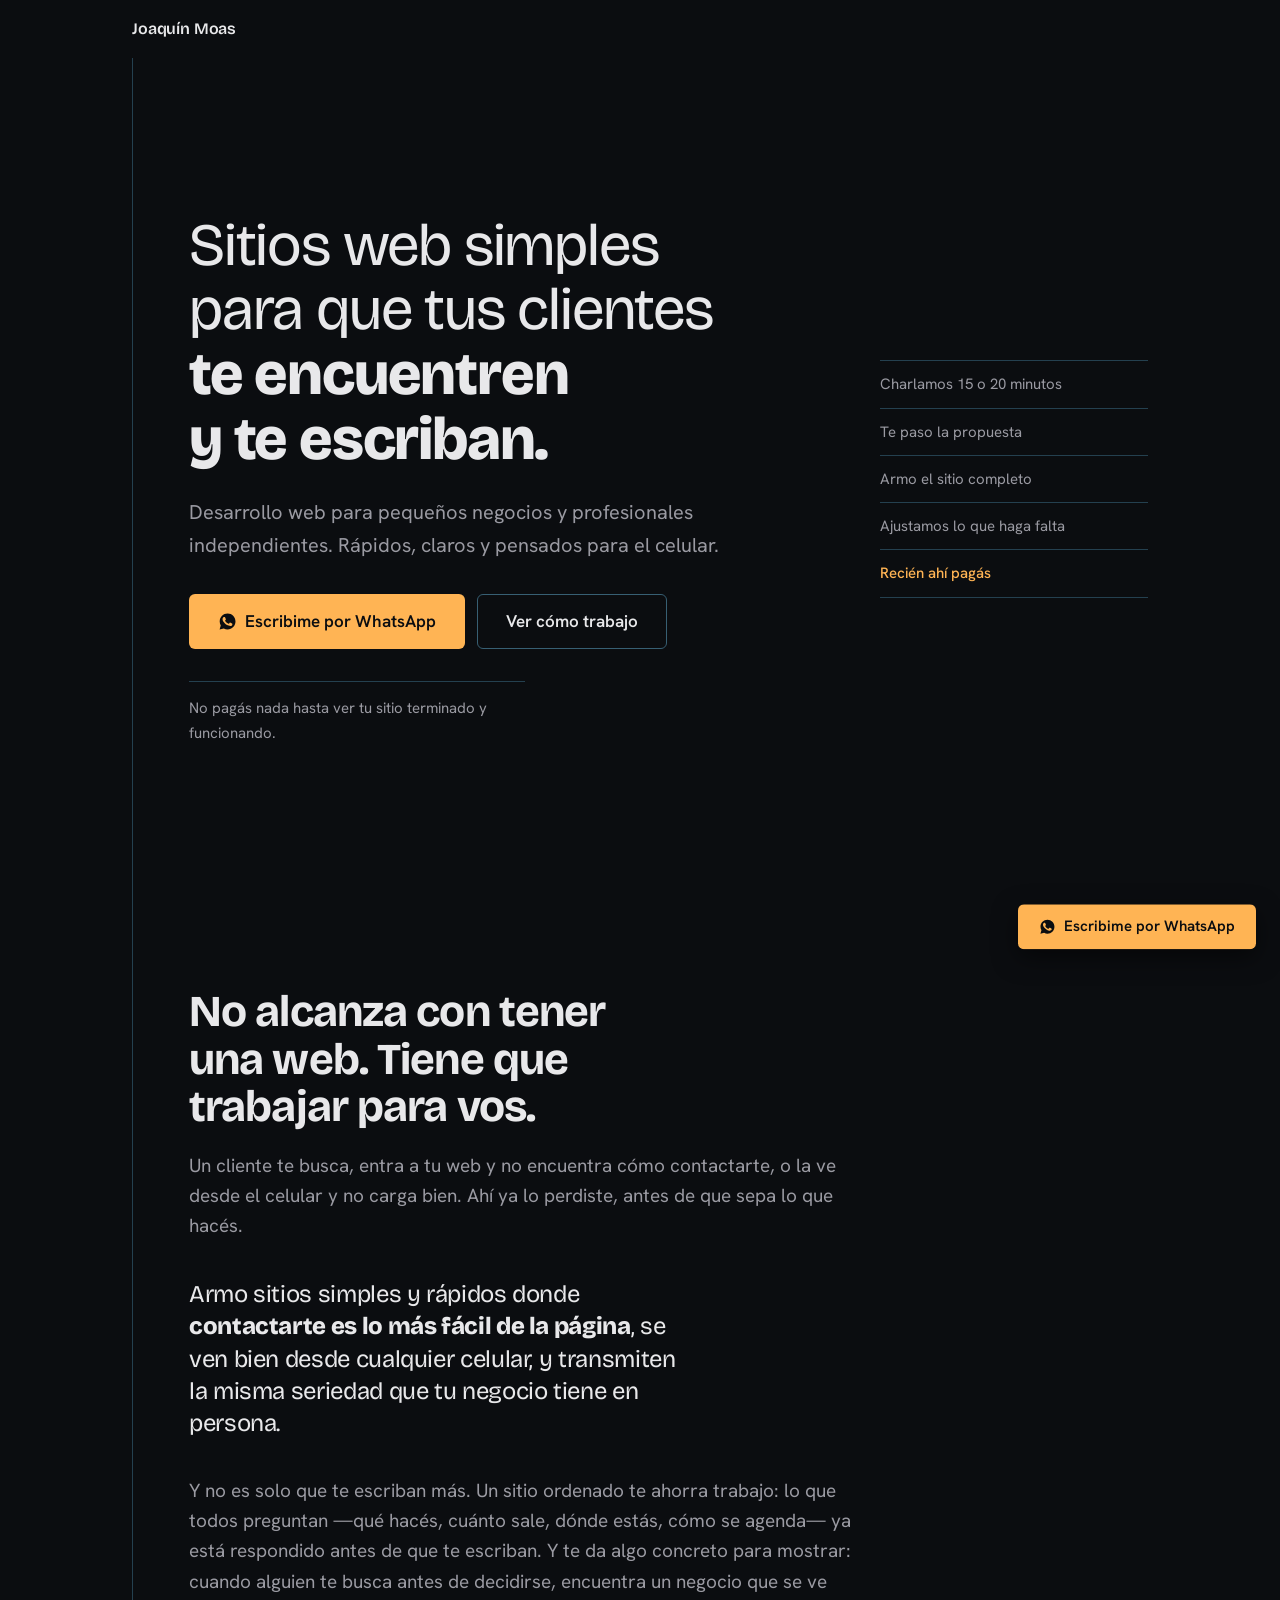
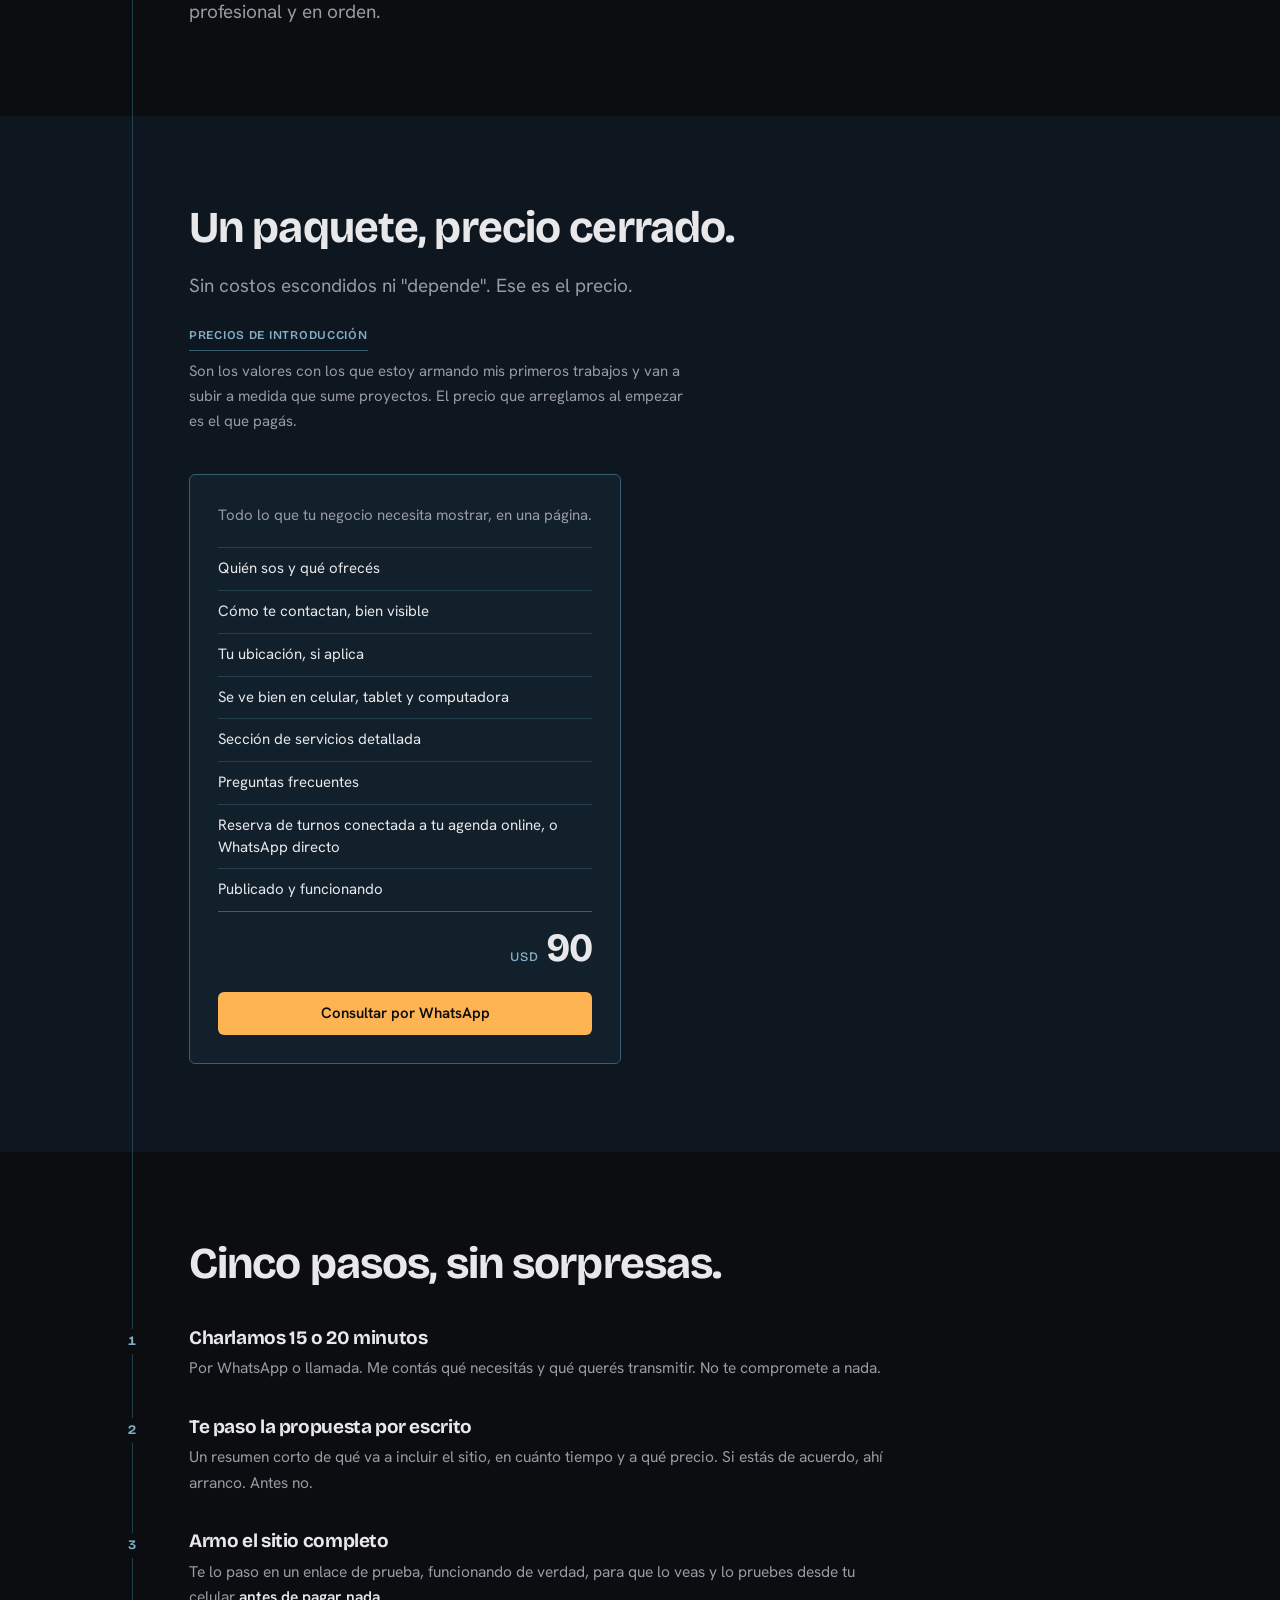
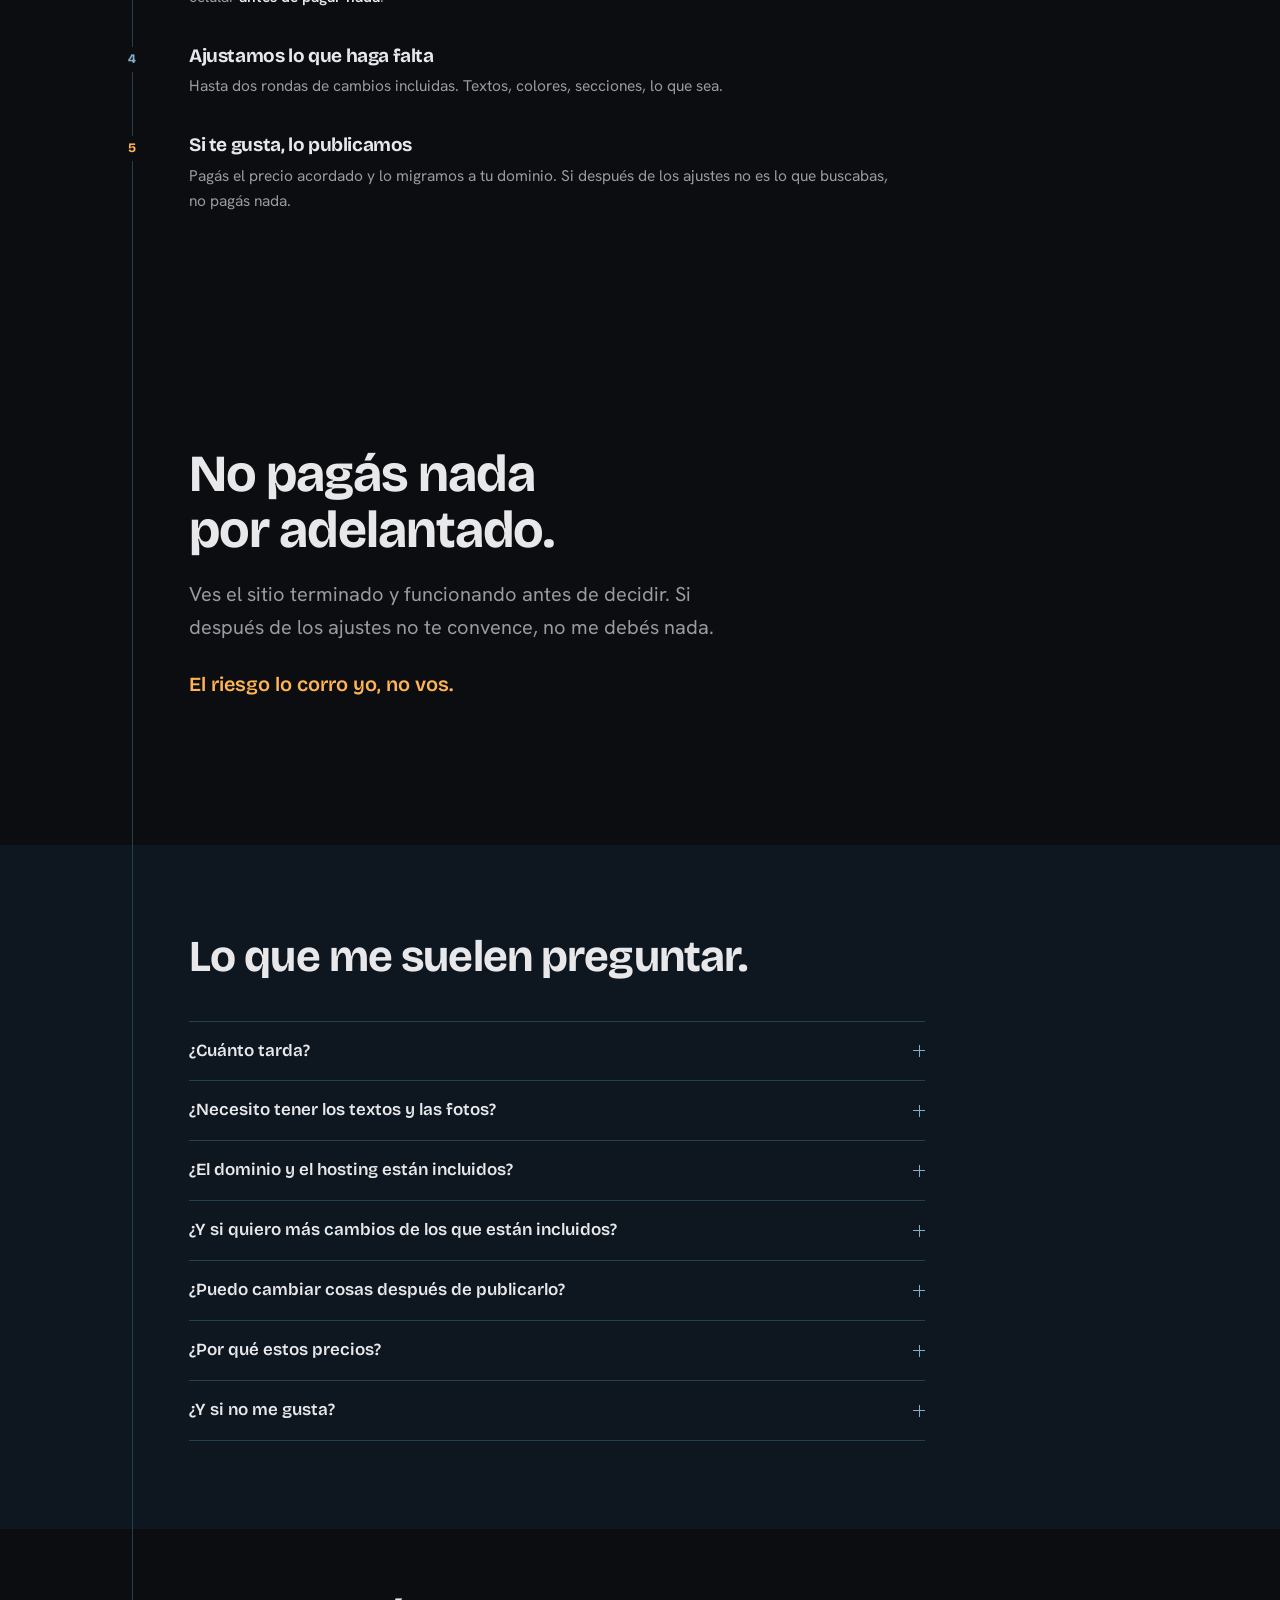
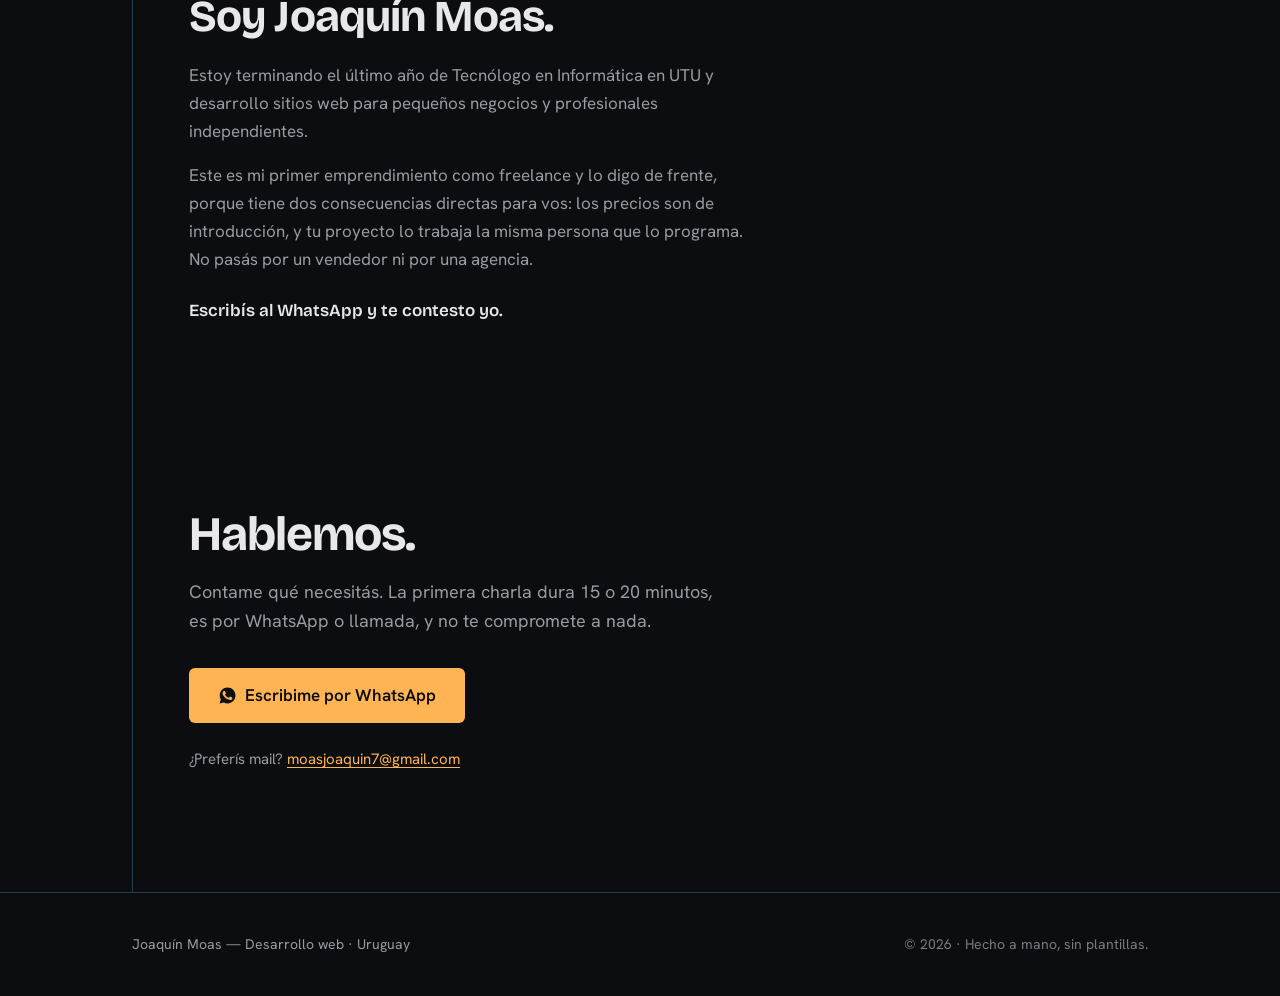
==== commit 94ac3a2b: "Alinea la duracion de la primera charla: 15 o 20 minutos en todos lados El resumen del hero decia "C" ====
--- a/index.html
+++ b/index.html
@@ -38,9 +38,10 @@
 <!-- Se queda, pero por una razón acotada: no duplica ningún texto editable salvo
      los precios. Que Google renderice algo con esto para un servicio sin dirección
      física no está verificado, así que no se justifica como "mejora el SEO".
-     ⚠ PRECIOS: acá hay dos campos con precio —priceRange y el Offer.price— que
-     tienen que coincidir con la tarjeta del cuerpo. Los precios son de
-     introducción y van a subir: cuando eso pase, se tocan los cuatro lugares. -->
+     ⚠ PRECIOS: en este archivo el precio vive en tres lugares —priceRange y
+     Offer.price acá abajo, y el total de la tarjeta en #paquetes— y los tres tienen
+     que coincidir. Fuera de este archivo hay más, así que no alcanza con estos:
+     el procedimiento completo está en CLAUDE.md. -->
 <script type="application/ld+json">
 {
   "@context": "https://schema.org",
@@ -141,7 +142,7 @@
              final). Abajo de 900px se oculta: el fold de celular queda en el CTA y
              el contenido no se pierde, está entero más abajo. -->
         <ul class="hero-ledger" aria-label="Cómo trabajo, en resumen">
-          <li>Charlamos 15 minutos</li>
+          <li>Charlamos 15 o 20 minutos</li>
           <li>Te paso la propuesta</li>
           <li>Armo el sitio completo</li>
           <li>Ajustamos lo que haga falta</li>
--- a/css/styles.css
+++ b/css/styles.css
@@ -739,9 +739,11 @@
   justify-content: space-between;
 }
 .site-footer p { margin: 0; }
-/* Venía en #6E6E77, que contra el fondo da 3.9:1 y no llega al 4.5:1 que pide
-   WCAG AA para texto de este tamaño. Es el único color del sitio que no cumplía.
-   #7A7A83 da 4.62:1 y sigue leyéndose como secundario. */
+/* Venía en #6E6E77, que contra el fondo (--bg, #0B0D10) da 3.85:1 y no llega al
+   4.5:1 que pide WCAG AA para texto de este tamaño. Era el único color del sitio
+   que no cumplía. #7A7A83 da 4.58:1 y sigue leyéndose como secundario.
+   ⚠ Son 0,08 de margen sobre el mínimo: cualquier retoque a este color o al fondo
+   lo vuelve a bajar de AA, así que si tocás alguno de los dos, medí de nuevo. */
 .site-footer__meta { color: #7A7A83; }
 
 /* ── CTA FLOTANTE ──────────────────────────────────────────────────────────
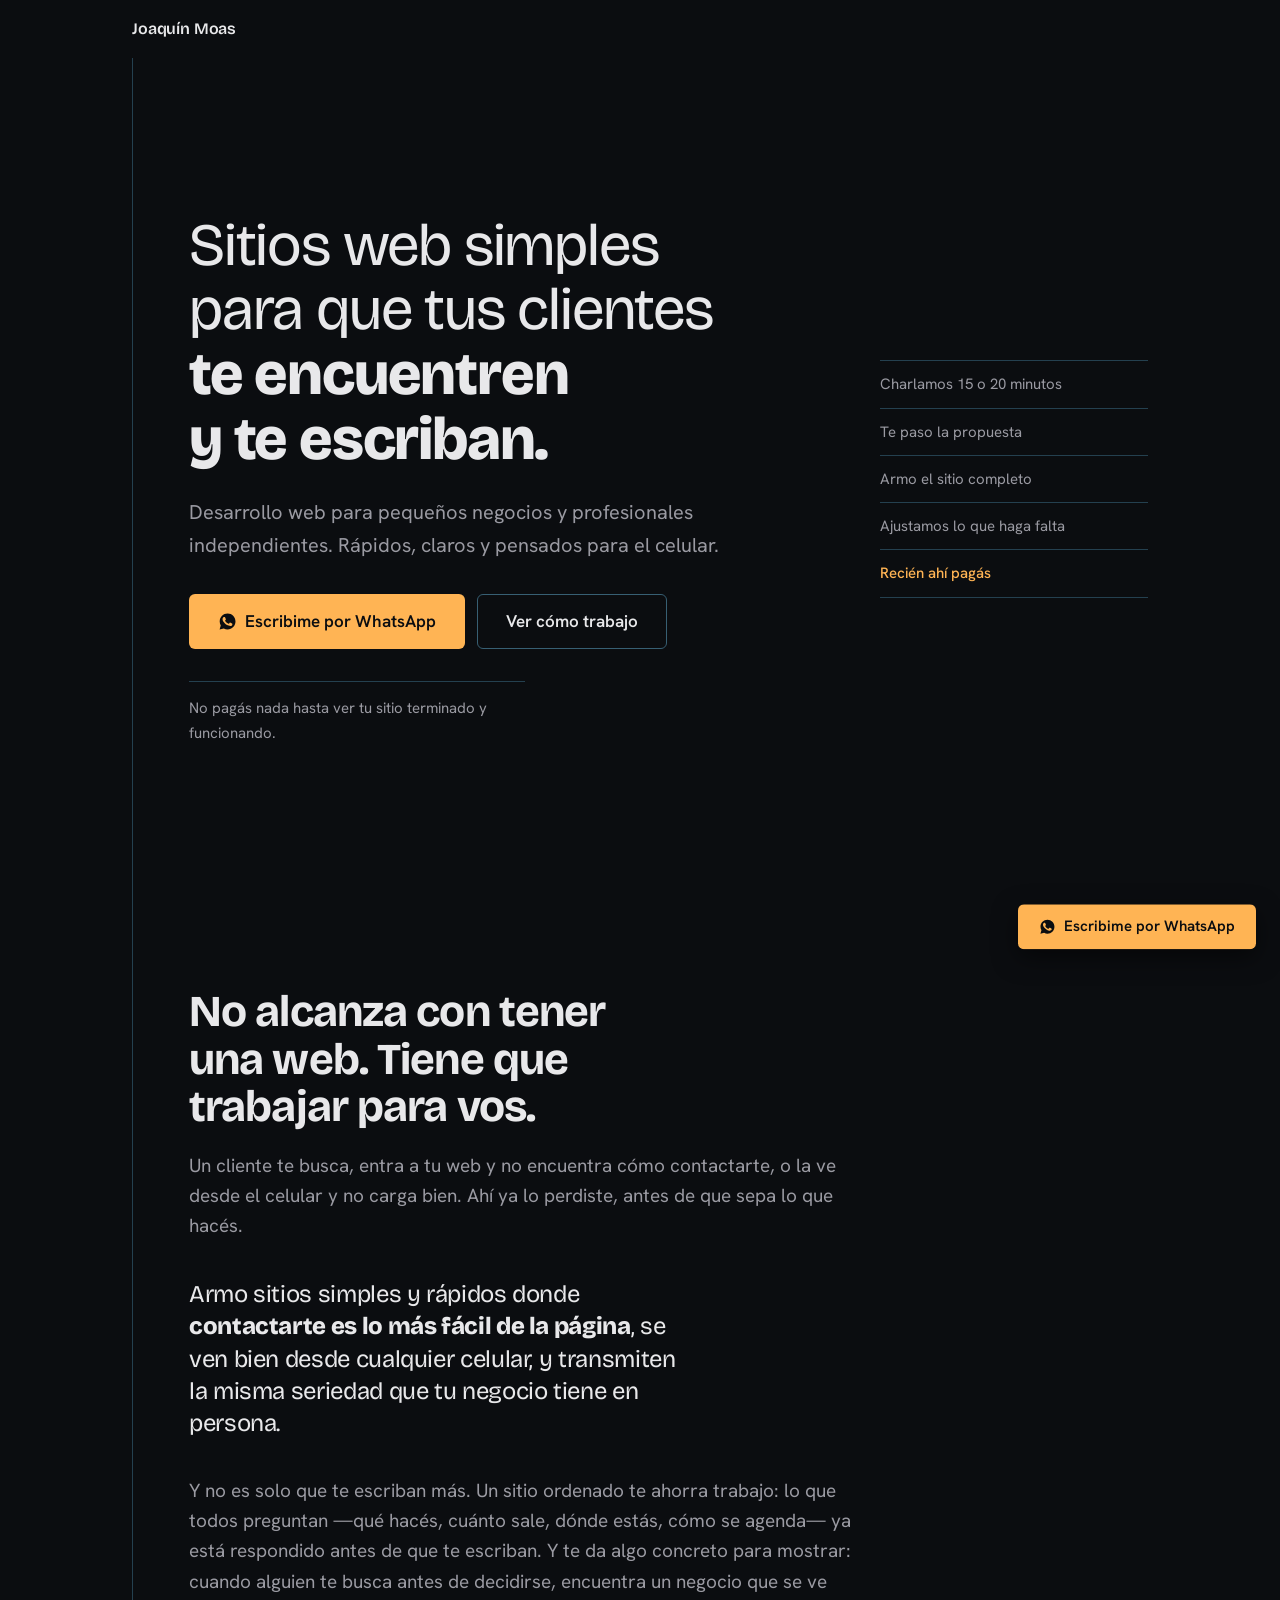
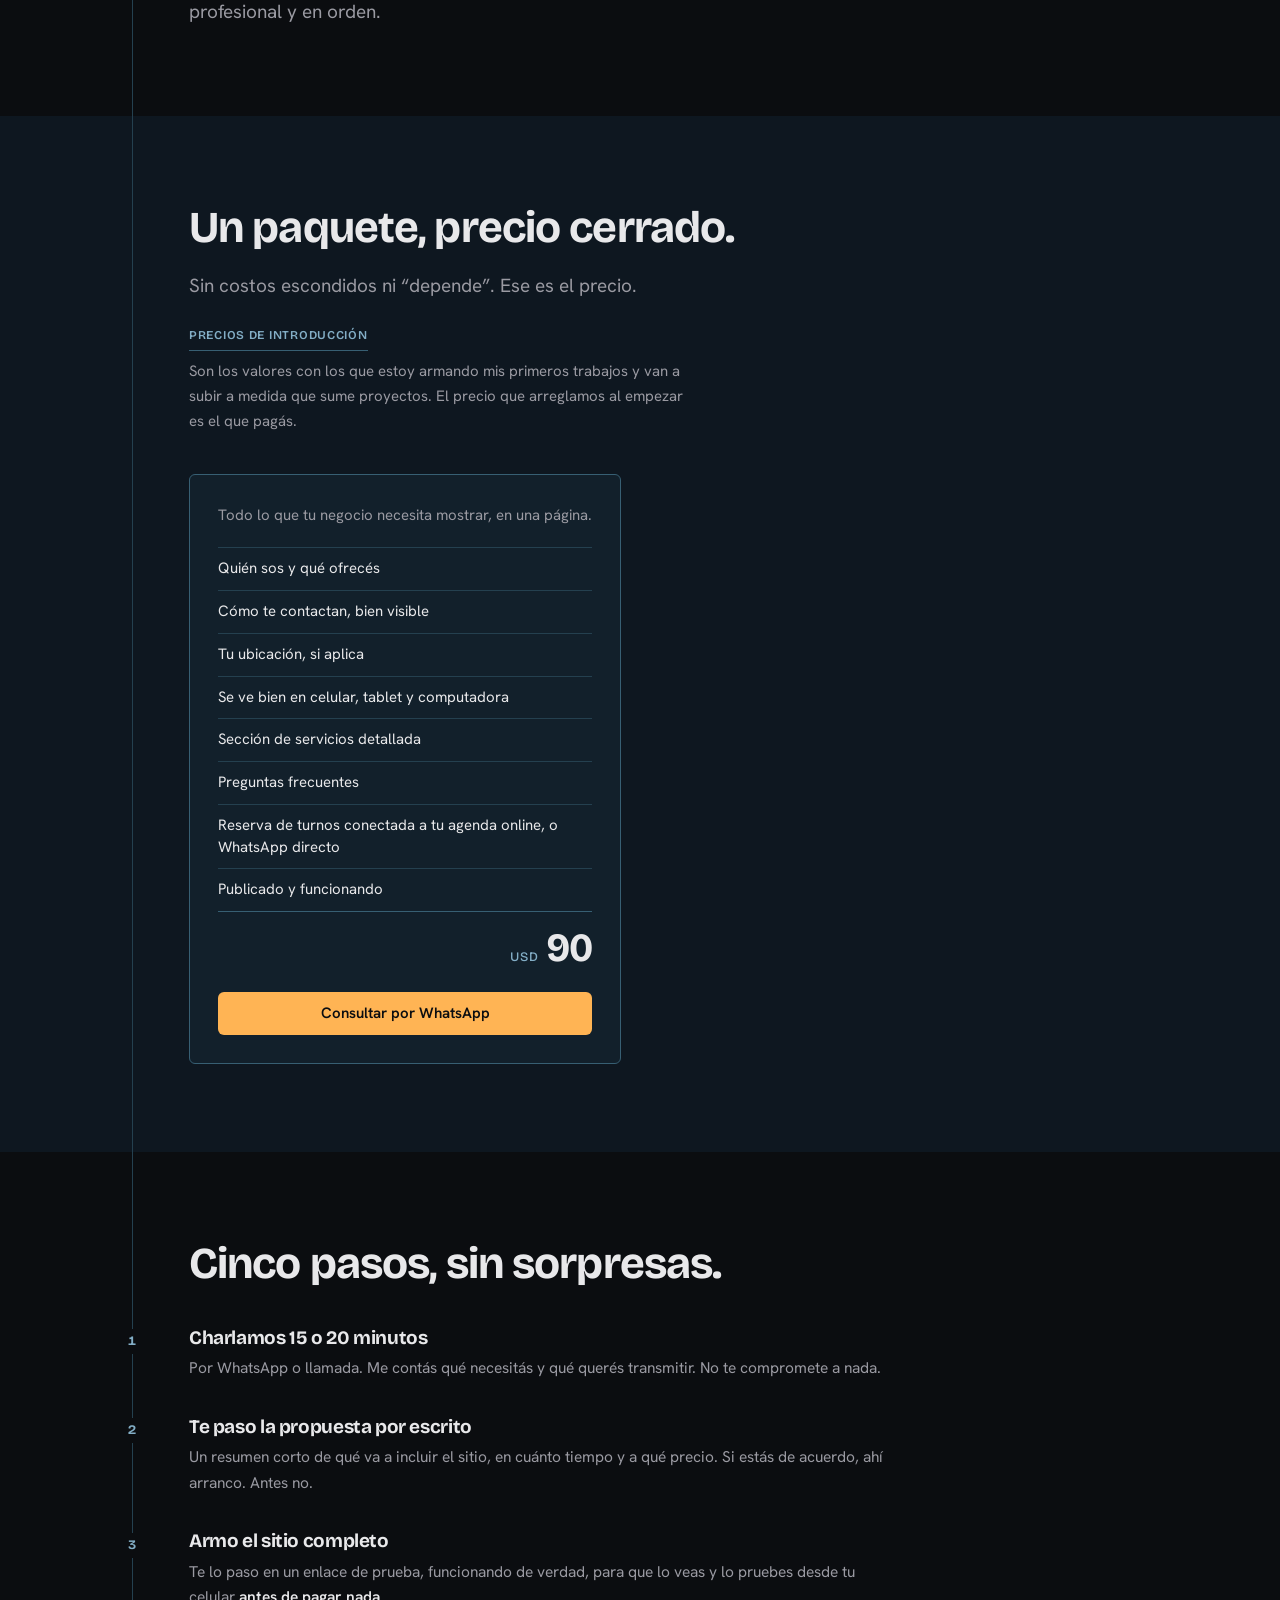
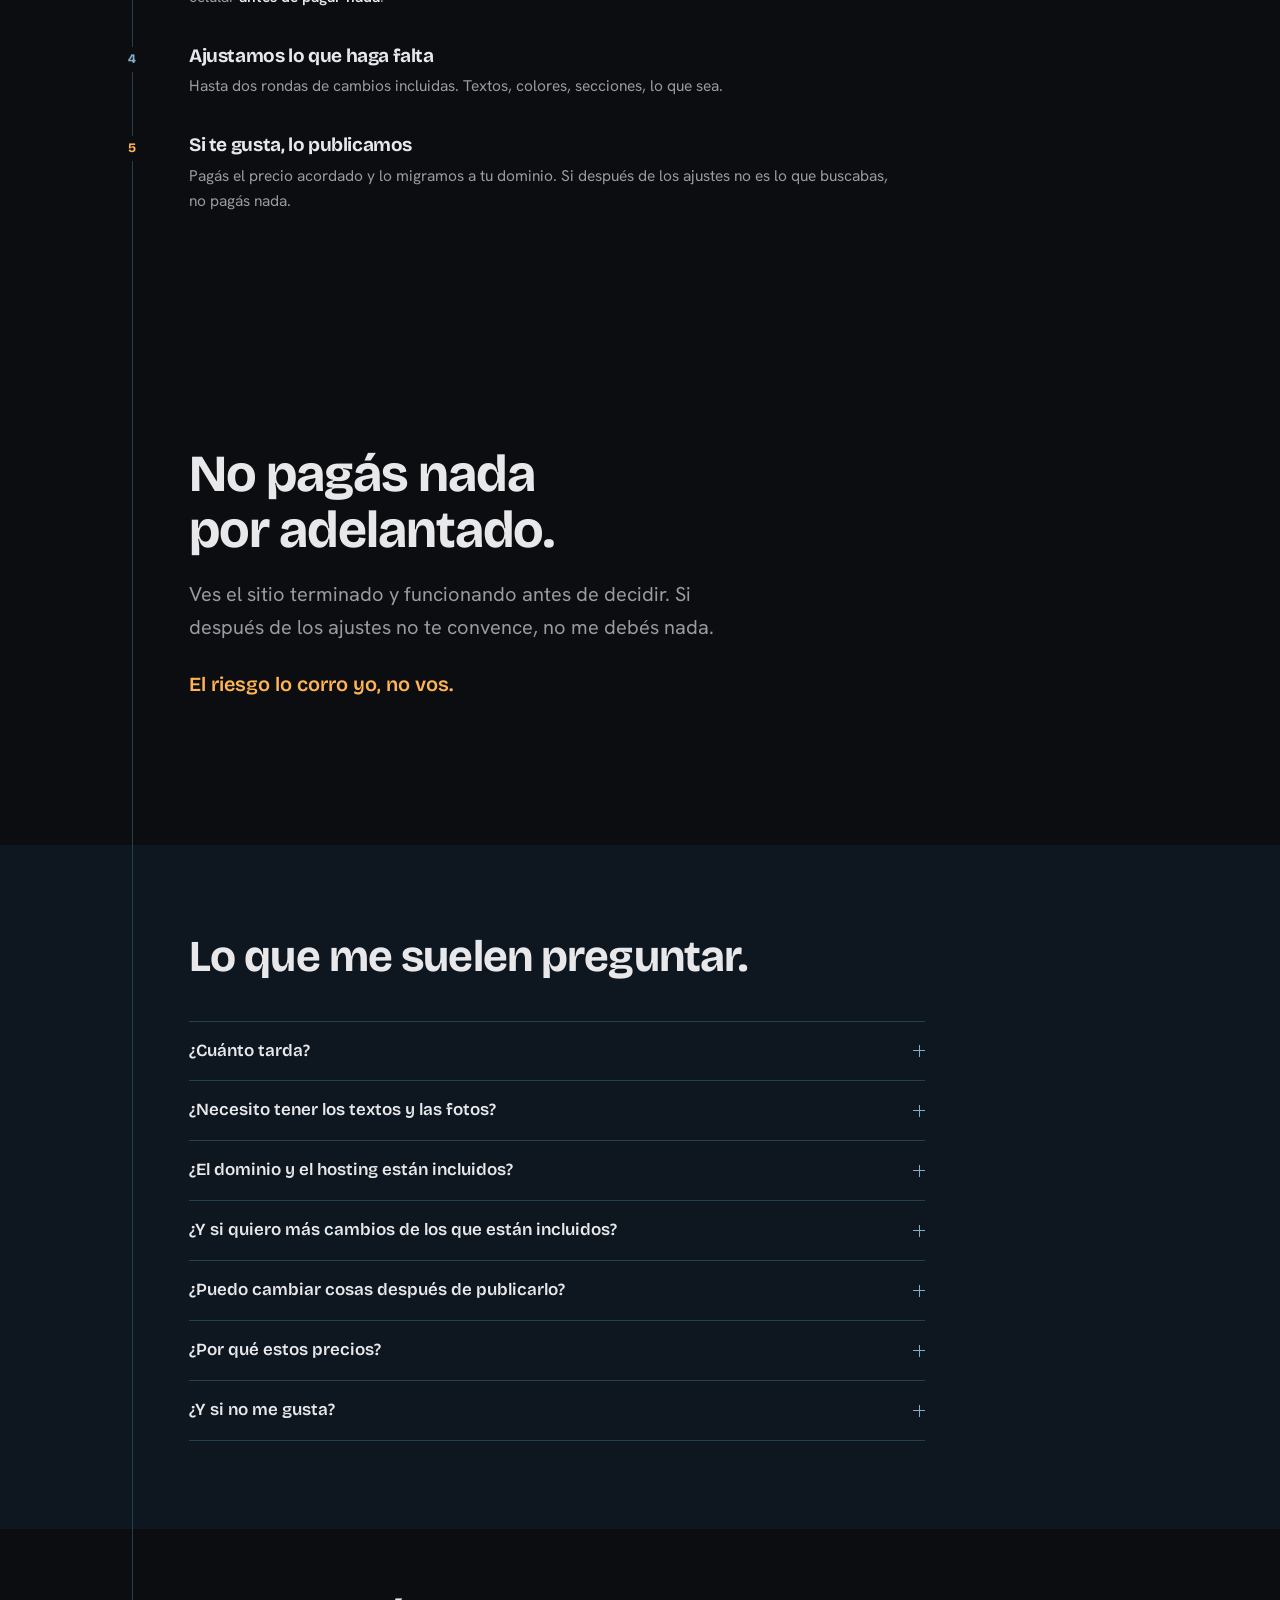
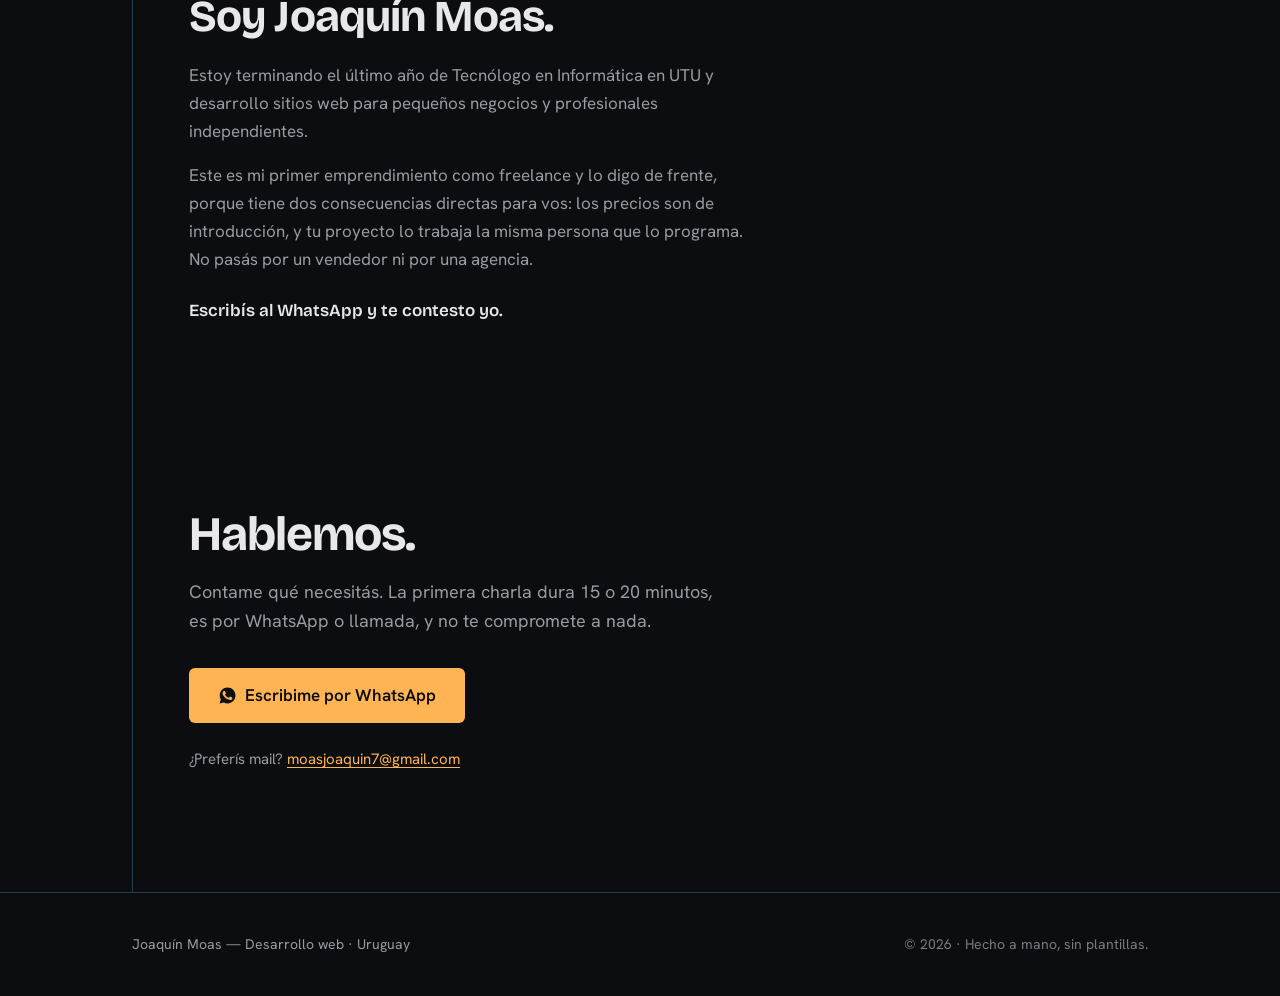
==== commit 3a42769f: "Pasa las comillas de "depende" a tipograficas Eran comillas rectas, las de maquina de escribir. No h" ====
--- a/index.html
+++ b/index.html
@@ -192,7 +192,7 @@
       <div class="spine">
         <h2 class="section__title">Un paquete, precio cerrado.</h2>
         <p class="lead lead--tight">
-          Sin costos escondidos ni "depende". Ese es el precio.
+          Sin costos escondidos ni “depende”. Ese es el precio.
         </p>
         <p class="launch-note">
           <span class="badge">Precios de introducción</span>
--- a/css/styles.css
+++ b/css/styles.css
@@ -40,6 +40,11 @@
      --accent           11.03   10.25     —
    ─────────────────────────────────────────────────────────────────────── */
 :root {
+  /* El sitio es oscuro fijo, no conmutable. Declararlo hace que el navegador
+     pinte en oscuro lo que no controla el CSS: la barra de scroll y los
+     controles nativos. Sin esto quedan claros sobre el fondo negro. */
+  color-scheme: dark;
+
   --bg:          #0B0D10;   /* casi neutro, apenas frío */
   --bg-alt:      #0E1720;   /* panel pizarra: #paquetes y #preguntas */
   --surface:     #12202B;   /* el presupuesto */
@@ -195,6 +200,17 @@
   border-radius: 0 0 var(--radius) 0;
 }
 .skip-link:focus { left: 0; }
+
+/* Destinos de ancla. Sin esto, saltar a #contenido (el salto de accesibilidad y
+   la marca) o a #proceso (el botón del hero) deja la sección pegada al borde de
+   arriba de la ventana, sin nada de aire. No hay header fijo, así que alcanza
+   con un respiro: no hay ninguna altura que compensar.
+   Va a todas las secciones con id y no solo a las dos que hoy se enlazan, para
+   que el próximo ancla que se agregue ya nazca con esto resuelto. */
+main[id],
+section[id] {
+  scroll-margin-top: 1.5rem;
+}
 
 /* ── LAYOUT ────────────────────────────────────────────────────────────── */
 .container {
